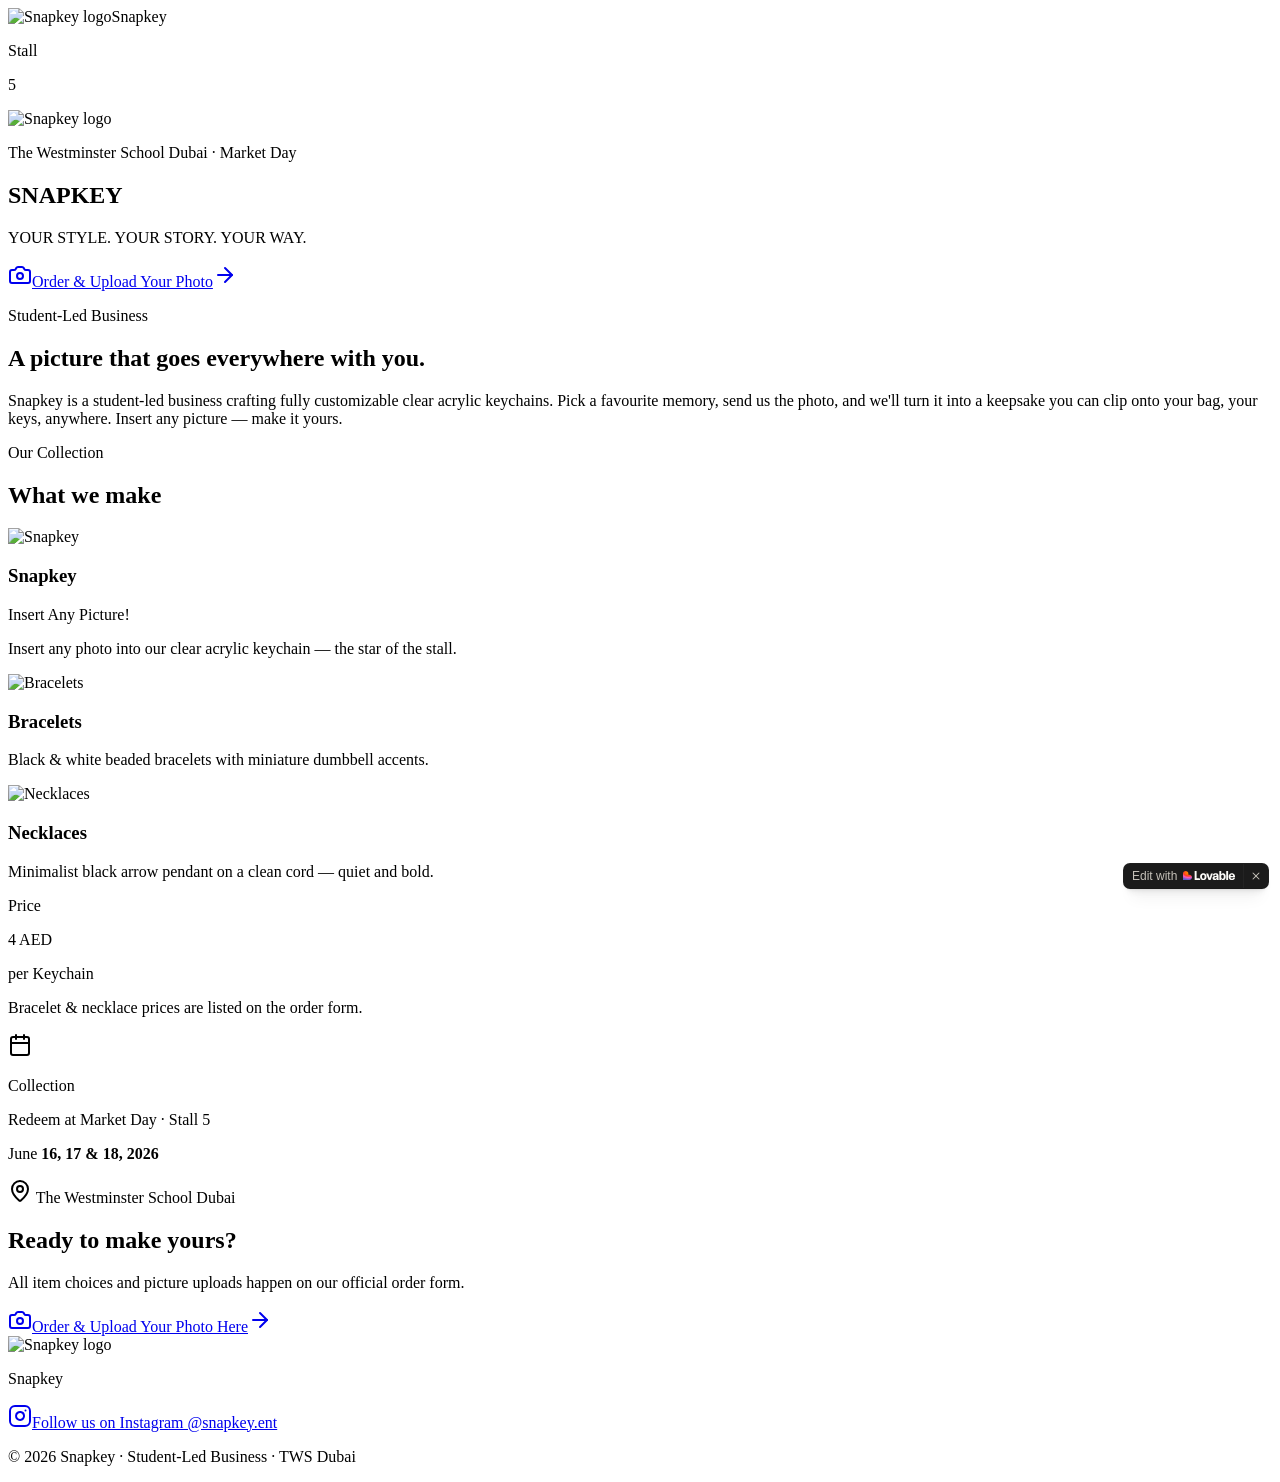
==== index.html @ b13ddad6 "Add files via upload" ====
<!DOCTYPE html>
<!-- saved from url=(0045)https://preview-%2Dsnapkey-order.lovable.app/ -->
<html lang="en"><head><meta http-equiv="Content-Type" content="text/html; charset=UTF-8"><meta name="viewport" content="width=device-width, initial-scale=1"><link rel="preload" as="image" href="./SNAPKEY — Stall 5 _ Custom Acrylic Photo Keychains _ TWS Market Day_files/snapkey-logo-Pky1zvGz.png"><link rel="stylesheet" href="./SNAPKEY — Stall 5 _ Custom Acrylic Photo Keychains _ TWS Market Day_files/styles-ByZdcgTs.css" data-precedence="default"><meta name="author" content="Lovable"><meta property="og:type" content="website"><meta name="twitter:card" content="summary"><meta name="twitter:site" content="@Lovable"><meta name="twitter:title" content="Snapkey"><meta name="twitter:description" content="Snapkey is a student-led business crafting fully customizable clear acrylic keychains."><meta property="og:image" content="https://pub-bb2e103a32db4e198524a2e9ed8f35b4.r2.dev/abfadf55-429e-4193-97a3-612372ceceee/id-preview-9db752b8--5283b71a-4af7-4891-affb-0ff6ff731a74.lovable.app-1779130095039.png"><meta name="twitter:image" content="https://pub-bb2e103a32db4e198524a2e9ed8f35b4.r2.dev/abfadf55-429e-4193-97a3-612372ceceee/id-preview-9db752b8--5283b71a-4af7-4891-affb-0ff6ff731a74.lovable.app-1779130095039.png"><link rel="modulepreload" href="https://preview--snapkey-order.lovable.app/assets/index-J5AY7-jk.js">
<style>
	@font-face {
		font-family: 'CameraPlainVariable';
		src: url('https://cdn.gpteng.co/mcp-widgets/v1/fonts/CameraPlainVariable.woff2') format('woff2');
		font-weight: 100 900;
		font-style: normal;
		font-display: swap;
	}

	#lovable-badge {
		--badge-bg: #1b1b1b;
		--badge-text: #c5c1b9;
		--badge-text-hover: #dcdad5;
		--badge-radius: 6px;
		--badge-padding: 8px;
		--badge-gap: 6px;
		--badge-shadow: 
			0 0 0 1px rgba(0, 0, 0, 0.88),
			0 1px 0 0 rgba(0, 0, 0, 0.04),
			0 2px 2px -1px rgba(0, 0, 0, 0.08),
			0 4px 4px -2px rgba(0, 0, 0, 0.08),
			0 8px 8px -4px rgba(0, 0, 0, 0.08),
			0 16px 16px -8px rgba(0, 0, 0, 0.08);
		--badge-transition-duration: 0.2s;
		--badge-transition-easing: cubic-bezier(0.16, 1, 0.32, 1);
		--focus-color: #575ECF;
		--focus-offset: 2px;
		--focus-width: 2px;
		
		position: fixed;
		bottom: 12px;
		right: 12px;
		height: 24px;
		display: flex;
		align-items: center;
		z-index: 1000000;
		background-color: var(--badge-bg);
		color: var(--badge-text);
		border-radius: var(--badge-radius);
		box-shadow: var(--badge-shadow);
		font-size: 12px;
		font-family: CameraPlainVariable, "CameraPlainVariable Fallback", -apple-system, BlinkMacSystemFont, 'Segoe UI', Roboto, sans-serif;
		font-weight: 400 !important;
		text-transform: none !important;
		font-feature-settings: normal !important;
		transform: translateZ(0);
		will-change: transform, opacity;
	}

	#lovable-badge-cta {
		display: flex;
		align-items: center;
		gap: var(--badge-gap);
		padding: 0 var(--badge-padding);
		height: 100%;
		color: inherit;
		text-decoration: none;
		white-space: nowrap;
		border-radius: var(--badge-radius) 0 0 var(--badge-radius);
		transition: 
			background-color var(--badge-transition-duration) ease,
			color var(--badge-transition-duration) ease,
			transform 0.1s ease;
	}

	#lovable-badge-cta:hover {
		background: rgba(255, 255, 255, 0.04);
		color: var(--badge-text-hover);
	}

	#lovable-badge-cta:active {
		transform: scale(0.98);
	}

	#lovable-badge-cta:focus {
		outline: none;
	}

	#lovable-badge-cta:focus-visible {
		outline: var(--focus-width) solid var(--focus-color);
		outline-offset: var(--focus-offset);
		z-index: 1;
	}

	#lovable-badge-text {
		line-height: 1;
	}

	#lovable-badge-divider {
		width: 1px;
		height: 24px;
		background-color: rgba(255, 255, 255, 0.04);
		flex-shrink: 0;
	}

	#lovable-badge-close {
		width: 24px;
		height: 24px;
		min-width: 24px;
		min-height: 24px;
		cursor: pointer;
		background: none;
		border: none;
		padding: 0;
		display: flex;
		align-items: center;
		justify-content: center;
		border-radius: 0 var(--badge-radius) var(--badge-radius) 0;
		flex-shrink: 0;
		transition: 
			background-color var(--badge-transition-duration) ease,
			transform 0.1s ease;
	}

	#lovable-badge-close:hover {
		background: rgba(255, 255, 255, 0.04);
	}

	#lovable-badge-close:active {
		transform: scale(0.92);
	}

	#lovable-badge-close:focus {
		outline: none;
	}

	#lovable-badge-close:focus-visible {
		outline: var(--focus-width) solid var(--focus-color);
		outline-offset: calc(var(--focus-offset) * -1);
		z-index: 1;
	}

	#lovable-badge-close svg path {
		fill: var(--badge-text);
		transition: fill var(--badge-transition-duration) ease;
	}

	#lovable-badge-close:hover svg path {
		fill: var(--badge-text-hover);
	}

	@media (prefers-reduced-motion: reduce) {
		#lovable-badge-cta,
		#lovable-badge-close,
		#lovable-badge-close svg path {
			transition: none;
		}
		
		#lovable-badge-cta:active,
		#lovable-badge-close:active {
			transform: none;
		}
	}

	@media (prefers-contrast: high) {
		#lovable-badge {
			--badge-bg: #000;
			--badge-text: #fff;
			--badge-text-hover: #fff;
			border: 2px solid currentColor;
		}
		
		#lovable-badge-cta:focus-visible,
		#lovable-badge-close:focus-visible {
			outline-width: 3px;
		}
	}
</style>
<style type="text/css">[data-sonner-toaster][dir=ltr],html[dir=ltr]{--toast-icon-margin-start:-3px;--toast-icon-margin-end:4px;--toast-svg-margin-start:-1px;--toast-svg-margin-end:0px;--toast-button-margin-start:auto;--toast-button-margin-end:0;--toast-close-button-start:0;--toast-close-button-end:unset;--toast-close-button-transform:translate(-35%, -35%)}[data-sonner-toaster][dir=rtl],html[dir=rtl]{--toast-icon-margin-start:4px;--toast-icon-margin-end:-3px;--toast-svg-margin-start:0px;--toast-svg-margin-end:-1px;--toast-button-margin-start:0;--toast-button-margin-end:auto;--toast-close-button-start:unset;--toast-close-button-end:0;--toast-close-button-transform:translate(35%, -35%)}[data-sonner-toaster]{position:fixed;width:var(--width);font-family:ui-sans-serif,system-ui,-apple-system,BlinkMacSystemFont,Segoe UI,Roboto,Helvetica Neue,Arial,Noto Sans,sans-serif,Apple Color Emoji,Segoe UI Emoji,Segoe UI Symbol,Noto Color Emoji;--gray1:hsl(0, 0%, 99%);--gray2:hsl(0, 0%, 97.3%);--gray3:hsl(0, 0%, 95.1%);--gray4:hsl(0, 0%, 93%);--gray5:hsl(0, 0%, 90.9%);--gray6:hsl(0, 0%, 88.7%);--gray7:hsl(0, 0%, 85.8%);--gray8:hsl(0, 0%, 78%);--gray9:hsl(0, 0%, 56.1%);--gray10:hsl(0, 0%, 52.3%);--gray11:hsl(0, 0%, 43.5%);--gray12:hsl(0, 0%, 9%);--border-radius:8px;box-sizing:border-box;padding:0;margin:0;list-style:none;outline:0;z-index:999999999;transition:transform .4s ease}@media (hover:none) and (pointer:coarse){[data-sonner-toaster][data-lifted=true]{transform:none}}[data-sonner-toaster][data-x-position=right]{right:var(--offset-right)}[data-sonner-toaster][data-x-position=left]{left:var(--offset-left)}[data-sonner-toaster][data-x-position=center]{left:50%;transform:translateX(-50%)}[data-sonner-toaster][data-y-position=top]{top:var(--offset-top)}[data-sonner-toaster][data-y-position=bottom]{bottom:var(--offset-bottom)}[data-sonner-toast]{--y:translateY(100%);--lift-amount:calc(var(--lift) * var(--gap));z-index:var(--z-index);position:absolute;opacity:0;transform:var(--y);touch-action:none;transition:transform .4s,opacity .4s,height .4s,box-shadow .2s;box-sizing:border-box;outline:0;overflow-wrap:anywhere}[data-sonner-toast][data-styled=true]{padding:16px;background:var(--normal-bg);border:1px solid var(--normal-border);color:var(--normal-text);border-radius:var(--border-radius);box-shadow:0 4px 12px rgba(0,0,0,.1);width:var(--width);font-size:13px;display:flex;align-items:center;gap:6px}[data-sonner-toast]:focus-visible{box-shadow:0 4px 12px rgba(0,0,0,.1),0 0 0 2px rgba(0,0,0,.2)}[data-sonner-toast][data-y-position=top]{top:0;--y:translateY(-100%);--lift:1;--lift-amount:calc(1 * var(--gap))}[data-sonner-toast][data-y-position=bottom]{bottom:0;--y:translateY(100%);--lift:-1;--lift-amount:calc(var(--lift) * var(--gap))}[data-sonner-toast][data-styled=true] [data-description]{font-weight:400;line-height:1.4;color:#3f3f3f}[data-rich-colors=true][data-sonner-toast][data-styled=true] [data-description]{color:inherit}[data-sonner-toaster][data-sonner-theme=dark] [data-description]{color:#e8e8e8}[data-sonner-toast][data-styled=true] [data-title]{font-weight:500;line-height:1.5;color:inherit}[data-sonner-toast][data-styled=true] [data-icon]{display:flex;height:16px;width:16px;position:relative;justify-content:flex-start;align-items:center;flex-shrink:0;margin-left:var(--toast-icon-margin-start);margin-right:var(--toast-icon-margin-end)}[data-sonner-toast][data-promise=true] [data-icon]>svg{opacity:0;transform:scale(.8);transform-origin:center;animation:sonner-fade-in .3s ease forwards}[data-sonner-toast][data-styled=true] [data-icon]>*{flex-shrink:0}[data-sonner-toast][data-styled=true] [data-icon] svg{margin-left:var(--toast-svg-margin-start);margin-right:var(--toast-svg-margin-end)}[data-sonner-toast][data-styled=true] [data-content]{display:flex;flex-direction:column;gap:2px}[data-sonner-toast][data-styled=true] [data-button]{border-radius:4px;padding-left:8px;padding-right:8px;height:24px;font-size:12px;color:var(--normal-bg);background:var(--normal-text);margin-left:var(--toast-button-margin-start);margin-right:var(--toast-button-margin-end);border:none;font-weight:500;cursor:pointer;outline:0;display:flex;align-items:center;flex-shrink:0;transition:opacity .4s,box-shadow .2s}[data-sonner-toast][data-styled=true] [data-button]:focus-visible{box-shadow:0 0 0 2px rgba(0,0,0,.4)}[data-sonner-toast][data-styled=true] [data-button]:first-of-type{margin-left:var(--toast-button-margin-start);margin-right:var(--toast-button-margin-end)}[data-sonner-toast][data-styled=true] [data-cancel]{color:var(--normal-text);background:rgba(0,0,0,.08)}[data-sonner-toaster][data-sonner-theme=dark] [data-sonner-toast][data-styled=true] [data-cancel]{background:rgba(255,255,255,.3)}[data-sonner-toast][data-styled=true] [data-close-button]{position:absolute;left:var(--toast-close-button-start);right:var(--toast-close-button-end);top:0;height:20px;width:20px;display:flex;justify-content:center;align-items:center;padding:0;color:var(--gray12);background:var(--normal-bg);border:1px solid var(--gray4);transform:var(--toast-close-button-transform);border-radius:50%;cursor:pointer;z-index:1;transition:opacity .1s,background .2s,border-color .2s}[data-sonner-toast][data-styled=true] [data-close-button]:focus-visible{box-shadow:0 4px 12px rgba(0,0,0,.1),0 0 0 2px rgba(0,0,0,.2)}[data-sonner-toast][data-styled=true] [data-disabled=true]{cursor:not-allowed}[data-sonner-toast][data-styled=true]:hover [data-close-button]:hover{background:var(--gray2);border-color:var(--gray5)}[data-sonner-toast][data-swiping=true]::before{content:'';position:absolute;left:-100%;right:-100%;height:100%;z-index:-1}[data-sonner-toast][data-y-position=top][data-swiping=true]::before{bottom:50%;transform:scaleY(3) translateY(50%)}[data-sonner-toast][data-y-position=bottom][data-swiping=true]::before{top:50%;transform:scaleY(3) translateY(-50%)}[data-sonner-toast][data-swiping=false][data-removed=true]::before{content:'';position:absolute;inset:0;transform:scaleY(2)}[data-sonner-toast][data-expanded=true]::after{content:'';position:absolute;left:0;height:calc(var(--gap) + 1px);bottom:100%;width:100%}[data-sonner-toast][data-mounted=true]{--y:translateY(0);opacity:1}[data-sonner-toast][data-expanded=false][data-front=false]{--scale:var(--toasts-before) * 0.05 + 1;--y:translateY(calc(var(--lift-amount) * var(--toasts-before))) scale(calc(-1 * var(--scale)));height:var(--front-toast-height)}[data-sonner-toast]>*{transition:opacity .4s}[data-sonner-toast][data-x-position=right]{right:0}[data-sonner-toast][data-x-position=left]{left:0}[data-sonner-toast][data-expanded=false][data-front=false][data-styled=true]>*{opacity:0}[data-sonner-toast][data-visible=false]{opacity:0;pointer-events:none}[data-sonner-toast][data-mounted=true][data-expanded=true]{--y:translateY(calc(var(--lift) * var(--offset)));height:var(--initial-height)}[data-sonner-toast][data-removed=true][data-front=true][data-swipe-out=false]{--y:translateY(calc(var(--lift) * -100%));opacity:0}[data-sonner-toast][data-removed=true][data-front=false][data-swipe-out=false][data-expanded=true]{--y:translateY(calc(var(--lift) * var(--offset) + var(--lift) * -100%));opacity:0}[data-sonner-toast][data-removed=true][data-front=false][data-swipe-out=false][data-expanded=false]{--y:translateY(40%);opacity:0;transition:transform .5s,opacity .2s}[data-sonner-toast][data-removed=true][data-front=false]::before{height:calc(var(--initial-height) + 20%)}[data-sonner-toast][data-swiping=true]{transform:var(--y) translateY(var(--swipe-amount-y,0)) translateX(var(--swipe-amount-x,0));transition:none}[data-sonner-toast][data-swiped=true]{user-select:none}[data-sonner-toast][data-swipe-out=true][data-y-position=bottom],[data-sonner-toast][data-swipe-out=true][data-y-position=top]{animation-duration:.2s;animation-timing-function:ease-out;animation-fill-mode:forwards}[data-sonner-toast][data-swipe-out=true][data-swipe-direction=left]{animation-name:swipe-out-left}[data-sonner-toast][data-swipe-out=true][data-swipe-direction=right]{animation-name:swipe-out-right}[data-sonner-toast][data-swipe-out=true][data-swipe-direction=up]{animation-name:swipe-out-up}[data-sonner-toast][data-swipe-out=true][data-swipe-direction=down]{animation-name:swipe-out-down}@keyframes swipe-out-left{from{transform:var(--y) translateX(var(--swipe-amount-x));opacity:1}to{transform:var(--y) translateX(calc(var(--swipe-amount-x) - 100%));opacity:0}}@keyframes swipe-out-right{from{transform:var(--y) translateX(var(--swipe-amount-x));opacity:1}to{transform:var(--y) translateX(calc(var(--swipe-amount-x) + 100%));opacity:0}}@keyframes swipe-out-up{from{transform:var(--y) translateY(var(--swipe-amount-y));opacity:1}to{transform:var(--y) translateY(calc(var(--swipe-amount-y) - 100%));opacity:0}}@keyframes swipe-out-down{from{transform:var(--y) translateY(var(--swipe-amount-y));opacity:1}to{transform:var(--y) translateY(calc(var(--swipe-amount-y) + 100%));opacity:0}}@media (max-width:600px){[data-sonner-toaster]{position:fixed;right:var(--mobile-offset-right);left:var(--mobile-offset-left);width:100%}[data-sonner-toaster][dir=rtl]{left:calc(var(--mobile-offset-left) * -1)}[data-sonner-toaster] [data-sonner-toast]{left:0;right:0;width:calc(100% - var(--mobile-offset-left) * 2)}[data-sonner-toaster][data-x-position=left]{left:var(--mobile-offset-left)}[data-sonner-toaster][data-y-position=bottom]{bottom:var(--mobile-offset-bottom)}[data-sonner-toaster][data-y-position=top]{top:var(--mobile-offset-top)}[data-sonner-toaster][data-x-position=center]{left:var(--mobile-offset-left);right:var(--mobile-offset-right);transform:none}}[data-sonner-toaster][data-sonner-theme=light]{--normal-bg:#fff;--normal-border:var(--gray4);--normal-text:var(--gray12);--success-bg:hsl(143, 85%, 96%);--success-border:hsl(145, 92%, 87%);--success-text:hsl(140, 100%, 27%);--info-bg:hsl(208, 100%, 97%);--info-border:hsl(221, 91%, 93%);--info-text:hsl(210, 92%, 45%);--warning-bg:hsl(49, 100%, 97%);--warning-border:hsl(49, 91%, 84%);--warning-text:hsl(31, 92%, 45%);--error-bg:hsl(359, 100%, 97%);--error-border:hsl(359, 100%, 94%);--error-text:hsl(360, 100%, 45%)}[data-sonner-toaster][data-sonner-theme=light] [data-sonner-toast][data-invert=true]{--normal-bg:#000;--normal-border:hsl(0, 0%, 20%);--normal-text:var(--gray1)}[data-sonner-toaster][data-sonner-theme=dark] [data-sonner-toast][data-invert=true]{--normal-bg:#fff;--normal-border:var(--gray3);--normal-text:var(--gray12)}[data-sonner-toaster][data-sonner-theme=dark]{--normal-bg:#000;--normal-bg-hover:hsl(0, 0%, 12%);--normal-border:hsl(0, 0%, 20%);--normal-border-hover:hsl(0, 0%, 25%);--normal-text:var(--gray1);--success-bg:hsl(150, 100%, 6%);--success-border:hsl(147, 100%, 12%);--success-text:hsl(150, 86%, 65%);--info-bg:hsl(215, 100%, 6%);--info-border:hsl(223, 43%, 17%);--info-text:hsl(216, 87%, 65%);--warning-bg:hsl(64, 100%, 6%);--warning-border:hsl(60, 100%, 9%);--warning-text:hsl(46, 87%, 65%);--error-bg:hsl(358, 76%, 10%);--error-border:hsl(357, 89%, 16%);--error-text:hsl(358, 100%, 81%)}[data-sonner-toaster][data-sonner-theme=dark] [data-sonner-toast] [data-close-button]{background:var(--normal-bg);border-color:var(--normal-border);color:var(--normal-text)}[data-sonner-toaster][data-sonner-theme=dark] [data-sonner-toast] [data-close-button]:hover{background:var(--normal-bg-hover);border-color:var(--normal-border-hover)}[data-rich-colors=true][data-sonner-toast][data-type=success]{background:var(--success-bg);border-color:var(--success-border);color:var(--success-text)}[data-rich-colors=true][data-sonner-toast][data-type=success] [data-close-button]{background:var(--success-bg);border-color:var(--success-border);color:var(--success-text)}[data-rich-colors=true][data-sonner-toast][data-type=info]{background:var(--info-bg);border-color:var(--info-border);color:var(--info-text)}[data-rich-colors=true][data-sonner-toast][data-type=info] [data-close-button]{background:var(--info-bg);border-color:var(--info-border);color:var(--info-text)}[data-rich-colors=true][data-sonner-toast][data-type=warning]{background:var(--warning-bg);border-color:var(--warning-border);color:var(--warning-text)}[data-rich-colors=true][data-sonner-toast][data-type=warning] [data-close-button]{background:var(--warning-bg);border-color:var(--warning-border);color:var(--warning-text)}[data-rich-colors=true][data-sonner-toast][data-type=error]{background:var(--error-bg);border-color:var(--error-border);color:var(--error-text)}[data-rich-colors=true][data-sonner-toast][data-type=error] [data-close-button]{background:var(--error-bg);border-color:var(--error-border);color:var(--error-text)}.sonner-loading-wrapper{--size:16px;height:var(--size);width:var(--size);position:absolute;inset:0;z-index:10}.sonner-loading-wrapper[data-visible=false]{transform-origin:center;animation:sonner-fade-out .2s ease forwards}.sonner-spinner{position:relative;top:50%;left:50%;height:var(--size);width:var(--size)}.sonner-loading-bar{animation:sonner-spin 1.2s linear infinite;background:var(--gray11);border-radius:6px;height:8%;left:-10%;position:absolute;top:-3.9%;width:24%}.sonner-loading-bar:first-child{animation-delay:-1.2s;transform:rotate(.0001deg) translate(146%)}.sonner-loading-bar:nth-child(2){animation-delay:-1.1s;transform:rotate(30deg) translate(146%)}.sonner-loading-bar:nth-child(3){animation-delay:-1s;transform:rotate(60deg) translate(146%)}.sonner-loading-bar:nth-child(4){animation-delay:-.9s;transform:rotate(90deg) translate(146%)}.sonner-loading-bar:nth-child(5){animation-delay:-.8s;transform:rotate(120deg) translate(146%)}.sonner-loading-bar:nth-child(6){animation-delay:-.7s;transform:rotate(150deg) translate(146%)}.sonner-loading-bar:nth-child(7){animation-delay:-.6s;transform:rotate(180deg) translate(146%)}.sonner-loading-bar:nth-child(8){animation-delay:-.5s;transform:rotate(210deg) translate(146%)}.sonner-loading-bar:nth-child(9){animation-delay:-.4s;transform:rotate(240deg) translate(146%)}.sonner-loading-bar:nth-child(10){animation-delay:-.3s;transform:rotate(270deg) translate(146%)}.sonner-loading-bar:nth-child(11){animation-delay:-.2s;transform:rotate(300deg) translate(146%)}.sonner-loading-bar:nth-child(12){animation-delay:-.1s;transform:rotate(330deg) translate(146%)}@keyframes sonner-fade-in{0%{opacity:0;transform:scale(.8)}100%{opacity:1;transform:scale(1)}}@keyframes sonner-fade-out{0%{opacity:1;transform:scale(1)}100%{opacity:0;transform:scale(.8)}}@keyframes sonner-spin{0%{opacity:1}100%{opacity:.15}}@media (prefers-reduced-motion){.sonner-loading-bar,[data-sonner-toast],[data-sonner-toast]>*{transition:none!important;animation:none!important}}.sonner-loader{position:absolute;top:50%;left:50%;transform:translate(-50%,-50%);transform-origin:center;transition:opacity .2s,transform .2s}.sonner-loader[data-visible=false]{opacity:0;transform:scale(.8) translate(-50%,-50%)}</style><link rel="modulepreload" as="script" crossorigin="" href="https://preview--snapkey-order.lovable.app/assets/customize-BzmVjm3x.js"><title>SNAPKEY — Stall 5 | Custom Acrylic Photo Keychains | TWS Market Day</title><meta name="description" content="SNAPKEY is a student-led business at The Westminster School Dubai. Custom acrylic photo keychains for only 4 AED. Order yours for Market Day, June 16–18, 2026."><meta property="og:title" content="SNAPKEY — Your Style. Your Story. Your Way."><meta property="og:description" content="Customizable clear acrylic photo keychains — only 4 AED. Stall 5, TWS Market Day."><link rel="modulepreload" href="https://preview--snapkey-order.lovable.app/assets/index-DwYAq1Mi.js"><link rel="modulepreload" href="https://preview--snapkey-order.lovable.app/assets/snapkey-logo-BtaNCPs2.js"></head><body><!--$--><!--/$--><main class="min-h-screen bg-background text-foreground"><div class="pointer-events-none fixed inset-0 -z-10"><div class="absolute -top-32 left-1/2 h-[600px] w-[600px] -translate-x-1/2 rounded-full bg-accent/30 blur-[140px]"></div><div class="absolute bottom-0 right-0 h-[500px] w-[500px] rounded-full bg-primary/25 blur-[140px]"></div><div class="absolute top-1/3 left-0 h-[400px] w-[400px] rounded-full bg-[oklch(0.85_0.12_350)]/40 blur-[120px]"></div></div><header class="mx-auto flex max-w-6xl items-center justify-between px-6 py-6"><div class="flex items-center gap-3"><img alt="Snapkey logo" class="h-12 w-12 rounded-full object-cover ring-2 ring-primary/70 shadow-[0_0_30px_-5px_var(--snap-purple-glow)]" src="./SNAPKEY — Stall 5 _ Custom Acrylic Photo Keychains _ TWS Market Day_files/snapkey-logo-Pky1zvGz.png"><span class="font-serif text-xl tracking-wide text-primary">Snapkey</span></div><div class="text-right"><p class="text-[0.65rem] uppercase tracking-[0.3em] text-foreground/70">Stall</p><p class="font-serif text-2xl text-primary leading-none">5</p></div></header><section class="mx-auto max-w-6xl px-6 pt-8 pb-20 text-center"><div class="mx-auto mb-8 flex justify-center"><img alt="Snapkey logo" class="h-32 w-32 md:h-40 md:w-40 rounded-full object-cover ring-2 ring-primary/70 shadow-[0_0_30px_-5px_var(--snap-purple-glow)]" src="./SNAPKEY — Stall 5 _ Custom Acrylic Photo Keychains _ TWS Market Day_files/snapkey-logo-Pky1zvGz.png"></div><p class="text-xs uppercase tracking-[0.4em] text-foreground/70">The Westminster School Dubai · Market Day</p><h1 class="mt-4 font-serif font-black text-7xl md:text-9xl text-primary tracking-tight drop-shadow-[0_8px_30px_color-mix(in_oklab,var(--snap-pink)_45%,transparent)]">SNAPKEY</h1><p class="mt-6 text-lg md:text-2xl font-bold tracking-[0.25em] text-foreground">YOUR STYLE. <span class="text-accent">YOUR STORY.</span> <span class="text-primary">YOUR WAY.</span></p><div class="mt-10"><a href="https://preview--snapkey-order.lovable.app/customize" class="inline-flex items-center gap-2 rounded-full bg-[image:var(--gradient-purple)] px-7 py-4 text-base font-medium text-primary-foreground shadow-[var(--shadow-glow)] transition-transform hover:scale-[1.03]"><svg xmlns="http://www.w3.org/2000/svg" width="24" height="24" viewBox="0 0 24 24" fill="none" stroke="currentColor" stroke-width="2" stroke-linecap="round" stroke-linejoin="round" class="lucide lucide-camera h-5 w-5" aria-hidden="true"><path d="M13.997 4a2 2 0 0 1 1.76 1.05l.486.9A2 2 0 0 0 18.003 7H20a2 2 0 0 1 2 2v9a2 2 0 0 1-2 2H4a2 2 0 0 1-2-2V9a2 2 0 0 1 2-2h1.997a2 2 0 0 0 1.759-1.048l.489-.904A2 2 0 0 1 10.004 4z"></path><circle cx="12" cy="13" r="3"></circle></svg>Order &amp; Upload Your Photo<svg xmlns="http://www.w3.org/2000/svg" width="24" height="24" viewBox="0 0 24 24" fill="none" stroke="currentColor" stroke-width="2" stroke-linecap="round" stroke-linejoin="round" class="lucide lucide-arrow-right h-4 w-4" aria-hidden="true"><path d="M5 12h14"></path><path d="m12 5 7 7-7 7"></path></svg></a></div></section><section class="mx-auto max-w-4xl px-6 py-16 text-center"><p class="text-xs font-bold uppercase tracking-[0.4em] text-accent">Student-Led Business</p><h2 class="mt-3 font-serif font-extrabold text-3xl md:text-5xl text-foreground">A picture that goes <span class="bg-[image:var(--gradient-purple)] bg-clip-text text-transparent">everywhere</span> with you.</h2><p class="mt-6 text-base md:text-lg text-muted-foreground leading-relaxed">Snapkey is a student-led business crafting fully customizable clear acrylic keychains. Pick a favourite memory, send us the photo, and we'll turn it into a keepsake you can clip onto your bag, your keys, anywhere. <span class="text-foreground">Insert any picture — make it yours.</span></p></section><section class="mx-auto max-w-6xl px-6 py-16"><div class="mb-12 text-center"><p class="text-xs font-bold uppercase tracking-[0.4em] text-accent">Our Collection</p><h2 class="mt-3 font-serif font-extrabold text-3xl md:text-4xl">What we make</h2></div><div class="grid gap-6 md:grid-cols-3"><article class="group relative rounded-2xl border border-border bg-card/60 backdrop-blur p-5 transition-all duration-300 hover:-translate-y-1 hover:border-primary hover:shadow-[var(--shadow-glow)]"><div class="overflow-hidden rounded-xl aspect-square bg-secondary"><img alt="Snapkey" loading="lazy" width="800" height="800" class="h-full w-full object-cover transition-transform duration-500 group-hover:scale-105" src="./SNAPKEY — Stall 5 _ Custom Acrylic Photo Keychains _ TWS Market Day_files/product-keychain-D5laJbBs.jpg"></div><div class="mt-5 text-center"><h3 class="font-serif font-extrabold text-2xl text-primary">Snapkey</h3><p class="mt-1 text-sm uppercase tracking-[0.2em] text-foreground/80">Insert Any Picture!</p><p class="mt-2 text-sm text-muted-foreground">Insert any photo into our clear acrylic keychain — the star of the stall.</p></div></article><article class="group relative rounded-2xl border border-border bg-card/60 backdrop-blur p-5 transition-all duration-300 hover:-translate-y-1 hover:border-primary hover:shadow-[var(--shadow-glow)]"><div class="overflow-hidden rounded-xl aspect-square bg-secondary"><img alt="Bracelets" loading="lazy" width="800" height="800" class="h-full w-full object-cover transition-transform duration-500 group-hover:scale-105" src="./SNAPKEY — Stall 5 _ Custom Acrylic Photo Keychains _ TWS Market Day_files/product-bracelet-CMXmdF7X.jpg"></div><div class="mt-5 text-center"><h3 class="font-serif font-extrabold text-2xl text-primary">Bracelets</h3><p class="mt-2 text-sm text-muted-foreground">Black &amp; white beaded bracelets with miniature dumbbell accents.</p></div></article><article class="group relative rounded-2xl border border-border bg-card/60 backdrop-blur p-5 transition-all duration-300 hover:-translate-y-1 hover:border-primary hover:shadow-[var(--shadow-glow)]"><div class="overflow-hidden rounded-xl aspect-square bg-secondary"><img alt="Necklaces" loading="lazy" width="800" height="800" class="h-full w-full object-cover transition-transform duration-500 group-hover:scale-105" src="./SNAPKEY — Stall 5 _ Custom Acrylic Photo Keychains _ TWS Market Day_files/product-necklace-C334Q_QU.jpg"></div><div class="mt-5 text-center"><h3 class="font-serif font-extrabold text-2xl text-primary">Necklaces</h3><p class="mt-2 text-sm text-muted-foreground">Minimalist black arrow pendant on a clean cord — quiet and bold.</p></div></article></div></section><section class="mx-auto max-w-5xl px-6 py-16"><div class="grid gap-6 md:grid-cols-2"><div class="rounded-2xl border border-primary/40 bg-card p-8 text-center shadow-[var(--shadow-card)]"><p class="text-xs font-bold uppercase tracking-[0.4em] text-accent">Price</p><p class="mt-4 font-serif font-black text-5xl md:text-7xl bg-[image:var(--gradient-purple)] bg-clip-text text-transparent">4 AED</p><p class="mt-2 text-lg font-bold text-foreground">per Keychain</p><p class="mt-4 text-sm text-muted-foreground">Bracelet &amp; necklace prices are listed on the order form.</p></div><div class="rounded-2xl p-8 shadow-[var(--shadow-glow)] relative overflow-hidden text-primary-foreground bg-[image:var(--gradient-purple)]"><div class="relative"><div class="flex items-center gap-2 text-primary-foreground/90"><svg xmlns="http://www.w3.org/2000/svg" width="24" height="24" viewBox="0 0 24 24" fill="none" stroke="currentColor" stroke-width="2" stroke-linecap="round" stroke-linejoin="round" class="lucide lucide-calendar h-4 w-4" aria-hidden="true"><path d="M8 2v4"></path><path d="M16 2v4"></path><rect width="18" height="18" x="3" y="4" rx="2"></rect><path d="M3 10h18"></path></svg><p class="text-xs font-bold uppercase tracking-[0.4em]">Collection</p></div><p class="mt-4 font-serif font-extrabold text-2xl md:text-3xl leading-snug">Redeem at Market Day · Stall 5</p><p class="mt-3 font-semibold">June <strong>16, 17 &amp; 18, 2026</strong></p><p class="mt-1 flex items-center gap-2 text-sm text-primary-foreground/90"><svg xmlns="http://www.w3.org/2000/svg" width="24" height="24" viewBox="0 0 24 24" fill="none" stroke="currentColor" stroke-width="2" stroke-linecap="round" stroke-linejoin="round" class="lucide lucide-map-pin h-4 w-4" aria-hidden="true"><path d="M20 10c0 4.993-5.539 10.193-7.399 11.799a1 1 0 0 1-1.202 0C9.539 20.193 4 14.993 4 10a8 8 0 0 1 16 0"></path><circle cx="12" cy="10" r="3"></circle></svg> The Westminster School Dubai</p></div></div></div></section><section class="mx-auto max-w-4xl px-6 py-20 text-center"><h2 class="font-serif font-extrabold text-3xl md:text-5xl text-foreground">Ready to make yours?</h2><p class="mt-4 text-muted-foreground">All item choices and picture uploads happen on our official order form.</p><div class="mt-8"><a href="https://preview--snapkey-order.lovable.app/customize" class="inline-flex items-center gap-2 rounded-full bg-[image:var(--gradient-purple)] px-8 py-4 text-base font-medium text-primary-foreground shadow-[var(--shadow-glow)] transition-transform hover:scale-[1.03]"><svg xmlns="http://www.w3.org/2000/svg" width="24" height="24" viewBox="0 0 24 24" fill="none" stroke="currentColor" stroke-width="2" stroke-linecap="round" stroke-linejoin="round" class="lucide lucide-camera h-5 w-5" aria-hidden="true"><path d="M13.997 4a2 2 0 0 1 1.76 1.05l.486.9A2 2 0 0 0 18.003 7H20a2 2 0 0 1 2 2v9a2 2 0 0 1-2 2H4a2 2 0 0 1-2-2V9a2 2 0 0 1 2-2h1.997a2 2 0 0 0 1.759-1.048l.489-.904A2 2 0 0 1 10.004 4z"></path><circle cx="12" cy="13" r="3"></circle></svg>Order &amp; Upload Your Photo Here<svg xmlns="http://www.w3.org/2000/svg" width="24" height="24" viewBox="0 0 24 24" fill="none" stroke="currentColor" stroke-width="2" stroke-linecap="round" stroke-linejoin="round" class="lucide lucide-arrow-right h-4 w-4" aria-hidden="true"><path d="M5 12h14"></path><path d="m12 5 7 7-7 7"></path></svg></a></div></section><footer class="border-t border-border/60 mt-10"><div class="mx-auto max-w-6xl px-6 py-12 flex flex-col items-center gap-5 text-center"><img alt="Snapkey logo" class="h-16 w-16 rounded-full object-cover ring-2 ring-primary/70 shadow-[0_0_30px_-5px_var(--snap-purple-glow)]" src="./SNAPKEY — Stall 5 _ Custom Acrylic Photo Keychains _ TWS Market Day_files/snapkey-logo-Pky1zvGz.png"><p class="font-serif text-2xl text-primary">Snapkey</p><a href="https://www.instagram.com/snapkey.ent/" target="_blank" rel="noopener noreferrer" class="inline-flex items-center gap-2 rounded-full border border-primary/50 px-5 py-2 text-sm text-foreground transition-colors hover:bg-primary hover:text-primary-foreground"><svg xmlns="http://www.w3.org/2000/svg" width="24" height="24" viewBox="0 0 24 24" fill="none" stroke="currentColor" stroke-width="2" stroke-linecap="round" stroke-linejoin="round" class="lucide lucide-instagram h-4 w-4" aria-hidden="true"><rect width="20" height="20" x="2" y="2" rx="5" ry="5"></rect><path d="M16 11.37A4 4 0 1 1 12.63 8 4 4 0 0 1 16 11.37z"></path><line x1="17.5" x2="17.51" y1="6.5" y2="6.5"></line></svg>Follow us on Instagram @snapkey.ent</a><p class="text-xs text-muted-foreground">© 2026 Snapkey · Student-Led Business · TWS Dubai</p></div></footer></main><section aria-label="Notifications alt+T" tabindex="-1" aria-live="polite" aria-relevant="additions text" aria-atomic="false"></section><script src="./SNAPKEY — Stall 5 _ Custom Acrylic Photo Keychains _ TWS Market Day_files/lovable.js.download" type="module"></script>
<aside id="lovable-badge" role="complementary" dir="ltr" lang="en" aria-label="Edit with Lovable">
	<a id="lovable-badge-cta" target="_blank" href="https://lovable.dev/projects/5283b71a-4af7-4891-affb-0ff6ff731a74?utm_source=lovable-badge" rel="noopener nofollow" aria-label="Edit with Lovable">
		<span id="lovable-badge-text">Edit with</span>
		<svg xmlns="http://www.w3.org/2000/svg" width="52" height="16" fill="none" viewBox="0 0 52 16">
  <path fill="#FCFBF8" fill-rule="evenodd" d="M20.318 5.25c.643 0 1.206.14 1.69.418a2.81 2.81 0 0 1 1.118 1.191c.266.513.4 1.115.4 1.807s-.134 1.296-.4 1.812a2.81 2.81 0 0 1-1.118 1.193c-.484.278-1.047.418-1.69.418s-1.208-.14-1.695-.418a2.85 2.85 0 0 1-1.125-1.193c-.262-.516-.393-1.12-.393-1.812s.131-1.294.393-1.807a2.848 2.848 0 0 1 1.125-1.191c.487-.279 1.052-.418 1.695-.418Zm0 1.425c-.27 0-.504.076-.7.228-.193.147-.34.37-.443.67-.102.295-.153.66-.153 1.093 0 .435.05.801.153 1.1.102.3.25.524.443.676.196.147.43.22.7.22.27 0 .502-.073.694-.22.193-.152.341-.375.443-.67.103-.299.153-.667.153-1.106 0-.65-.112-1.145-.337-1.481a1.08 1.08 0 0 0-.953-.51ZM32.7 5.25c.61 0 1.127.1 1.549.3.422.197.74.48.953.849.217.368.325.809.325 1.32v2.704c0 .29.02.562.062.812.044.245.108.4.19.466V12h-1.935a5.895 5.895 0 0 1-.105-.684 7.745 7.745 0 0 1-.02-.228 2.293 2.293 0 0 1-.151.203c-.205.242-.47.437-.793.584-.32.143-.685.215-1.094.215-.406 0-.77-.08-1.094-.24a1.845 1.845 0 0 1-.756-.682 1.984 1.984 0 0 1-.27-1.045c0-.606.178-1.069.535-1.388.356-.324.87-.534 1.542-.633l1.125-.16c.225-.032.403-.074.534-.123a.622.622 0 0 0 .288-.196.549.549 0 0 0 .093-.327.65.65 0 0 0-.11-.367.702.702 0 0 0-.32-.27c-.14-.07-.31-.105-.51-.105-.32 0-.576.083-.768.251-.193.164-.298.39-.314.676h-1.923c.016-.434.147-.82.393-1.155.25-.34.596-.604 1.039-.792.442-.189.954-.283 1.535-.283Zm.99 3.498a.98.98 0 0 1-.215.14 2.49 2.49 0 0 1-.584.178l-.473.092c-.315.061-.553.156-.713.283-.155.127-.233.305-.233.534 0 .23.084.412.252.547.168.135.383.203.645.203s.494-.058.694-.173c.201-.118.355-.282.461-.49.11-.21.166-.448.166-.714v-.6Zm4.526-2.375c.065-.125.138-.243.221-.349.197-.25.437-.44.719-.571.282-.135.6-.203.952-.203.528 0 .988.138 1.377.412.389.275.688.67.896 1.186.21.512.314 1.12.314 1.824 0 .7-.107 1.309-.32 1.825-.213.512-.518.906-.915 1.18-.393.275-.854.412-1.383.412-.352 0-.667-.062-.946-.184a1.832 1.832 0 0 1-.7-.554 2.2 2.2 0 0 1-.234-.383V12h-1.843V3h1.862v3.373Zm1.284.296c-.274 0-.51.085-.707.253-.192.163-.338.397-.436.7a3.376 3.376 0 0 0-.148 1.05c0 .406.05.759.148 1.058.098.299.243.53.436.694.197.164.433.246.707.246.279 0 .512-.082.7-.246.193-.164.336-.395.43-.694.099-.3.148-.652.148-1.058 0-.405-.05-.757-.147-1.056-.095-.299-.238-.53-.43-.694a1.015 1.015 0 0 0-.7-.253Zm9.416-1.419c.602 0 1.136.131 1.604.393.466.262.829.643 1.086 1.143.263.5.394 1.097.394 1.794 0 .25-.002.449-.006.596H47.51c.018.288.071.538.164.75a1.3 1.3 0 0 0 .491.596c.214.13.465.196.757.196.319 0 .583-.082.792-.246.209-.167.34-.403.393-.706h1.862a2.48 2.48 0 0 1-.485 1.235 2.54 2.54 0 0 1-1.051.805c-.439.188-.949.283-1.53.283-.655 0-1.225-.125-1.708-.375a2.672 2.672 0 0 1-1.13-1.143c-.267-.508-.4-1.137-.4-1.887 0-.712.14-1.327.418-1.843a2.86 2.86 0 0 1 1.155-1.186c.491-.27 1.051-.405 1.678-.405Zm-.044 1.345c-.274 0-.516.068-.725.203a1.29 1.29 0 0 0-.479.59 2.045 2.045 0 0 0-.132.498h2.562a1.873 1.873 0 0 0-.138-.602 1.061 1.061 0 0 0-.418-.516 1.243 1.243 0 0 0-.67-.173Z" clip-rule="evenodd"></path>
  <path fill="#FCFBF8" d="m26.605 9.995 1.342-4.566h1.924L27.628 12h-2.07l-2.33-6.57h1.98l1.397 4.565Zm-13.013.143h2.256c1.632 0 1.421 1.837 1.418 1.861h-5.603V3h1.93v7.138Zm31.516 1.861h-1.862V3h1.862v8.999Z"></path>
  <path fill="url(#a)" fill-rule="evenodd" d="M2.7 3c1.492 0 2.7 1.192 2.7 2.663v1.012h.9c1.49 0 2.7 1.192 2.7 2.662S7.791 12 6.3 12H0V5.663C0 4.193 1.209 3 2.7 3Z" clip-rule="evenodd"></path>
  <defs>
    <radialgradient id="a" cx="0" cy="0" r="1" gradientTransform="matrix(-1.54236 7.07838 -10.231 -2.15602 4.627 5.022)" gradientUnits="userSpaceOnUse">
      <stop offset=".106" stop-color="#FE7B02"></stop>
      <stop offset=".394" stop-color="#FE3F21"></stop>
      <stop offset=".608" stop-color="#F858BC"></stop>
      <stop offset=".929" stop-color="#575ECF"></stop>
    </radialgradient>
  </defs>
</svg>


	</a>
	
	<span id="lovable-badge-divider" aria-hidden="true"></span>
	
	<button id="lovable-badge-close" aria-label="Dismiss" title="Dismiss" type="button">
		<svg xmlns="http://www.w3.org/2000/svg" width="16" height="16" fill="none" viewBox="0 0 16 16" aria-hidden="true">
			<path d="M10.646 4.646a.5.5 0 1 1 .707.708L8.707 8l2.646 2.646a.5.5 0 1 1-.707.707L8 8.707l-2.646 2.646a.5.5 0 1 1-.708-.707L7.293 8 4.646 5.354a.5.5 0 1 1 .708-.708L8 7.293l2.646-2.647Z"></path>
		</svg>
	</button>
</aside>
<script>
	// Don't show the lovable-badge if the page is in an iframe or if it's being rendered by puppeteer (screenshot service)
	if (window.self !== window.top || navigator.userAgent.includes('puppeteer')) {
		// the page is in an iframe
		var badge = document.getElementById('lovable-badge');
		if (badge) {
			badge.style.display = 'none';
		}
	}

	// Add click event listener to close button with animation
	var closeButton = document.getElementById('lovable-badge-close');
	if (closeButton) {
		closeButton.addEventListener('click', function(event) {
			event.preventDefault();
			event.stopPropagation();
			var badge = document.getElementById('lovable-badge');
			if (badge) {
				badge.classList.add('closing');
				setTimeout(function() {
					if (badge) {
						badge.style.display = 'none';
					}
				}, 240);
			}
		});
	}
</script>
</body></html>
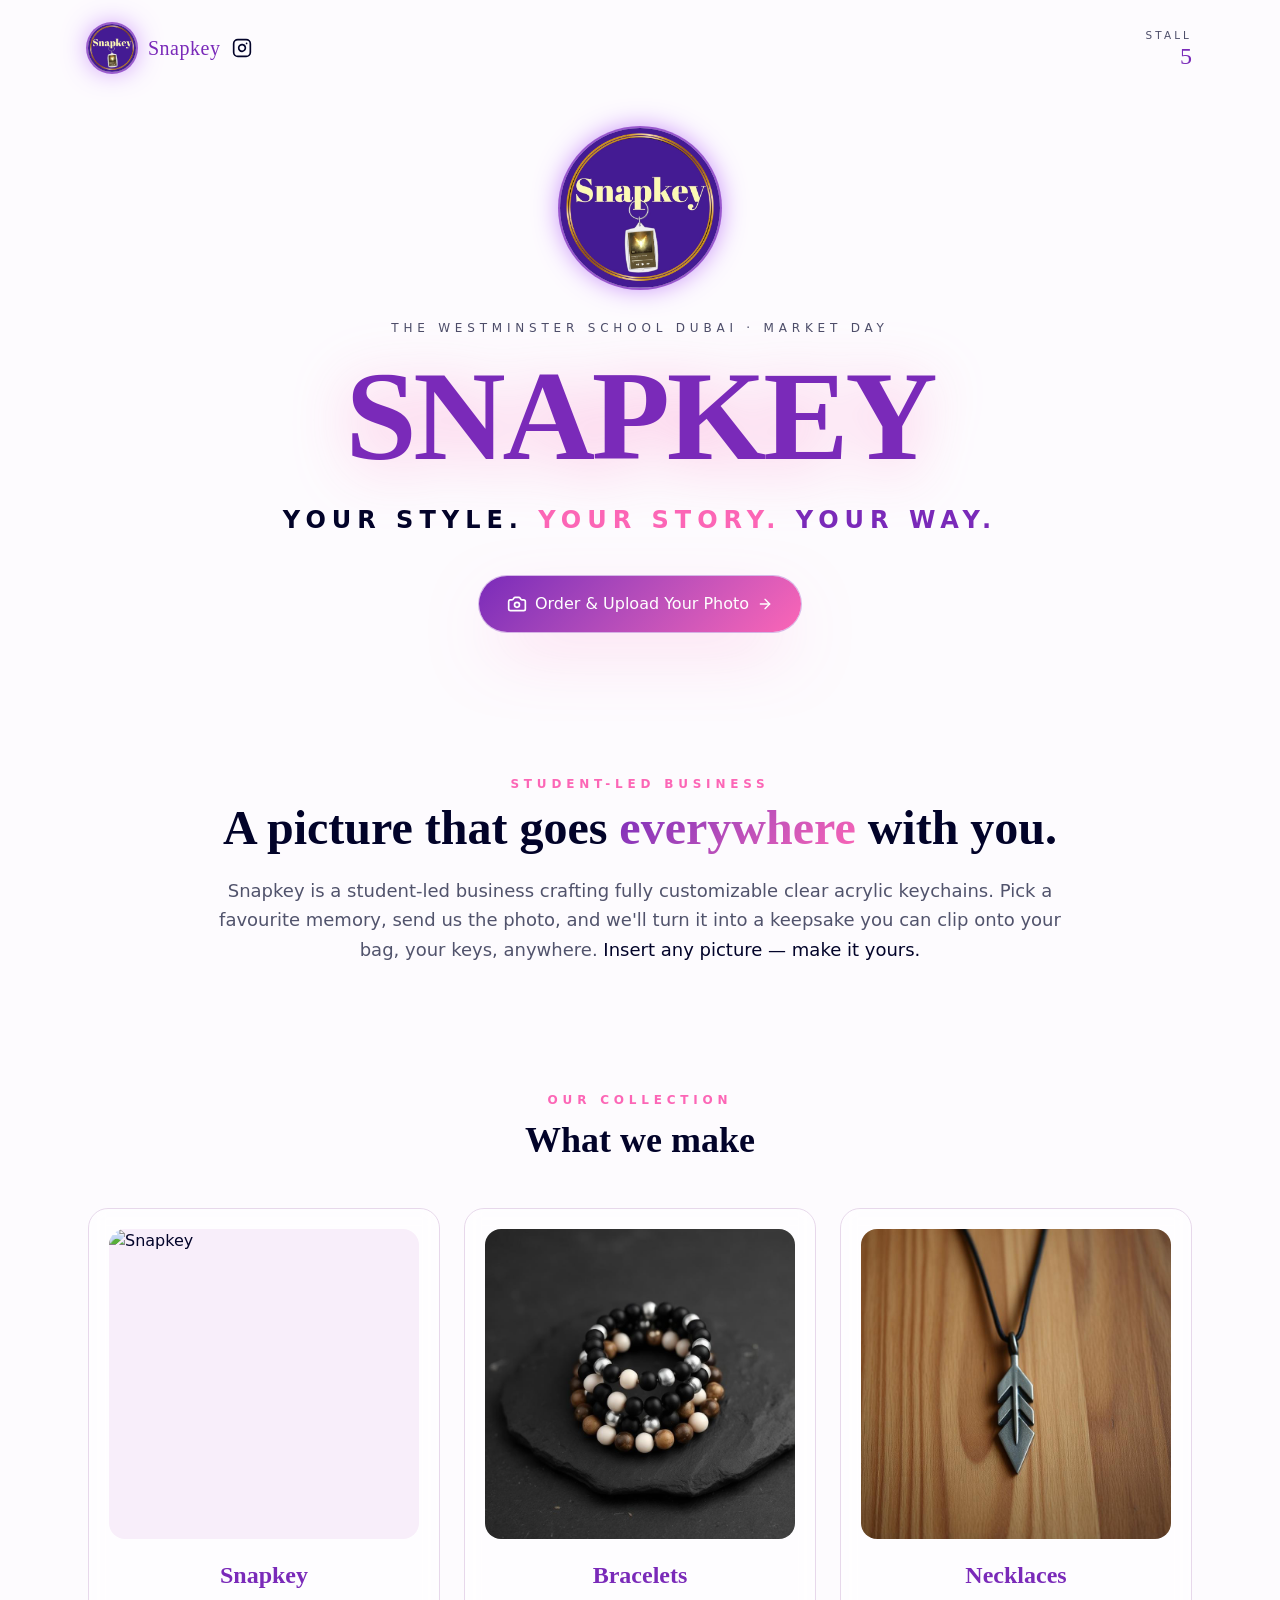
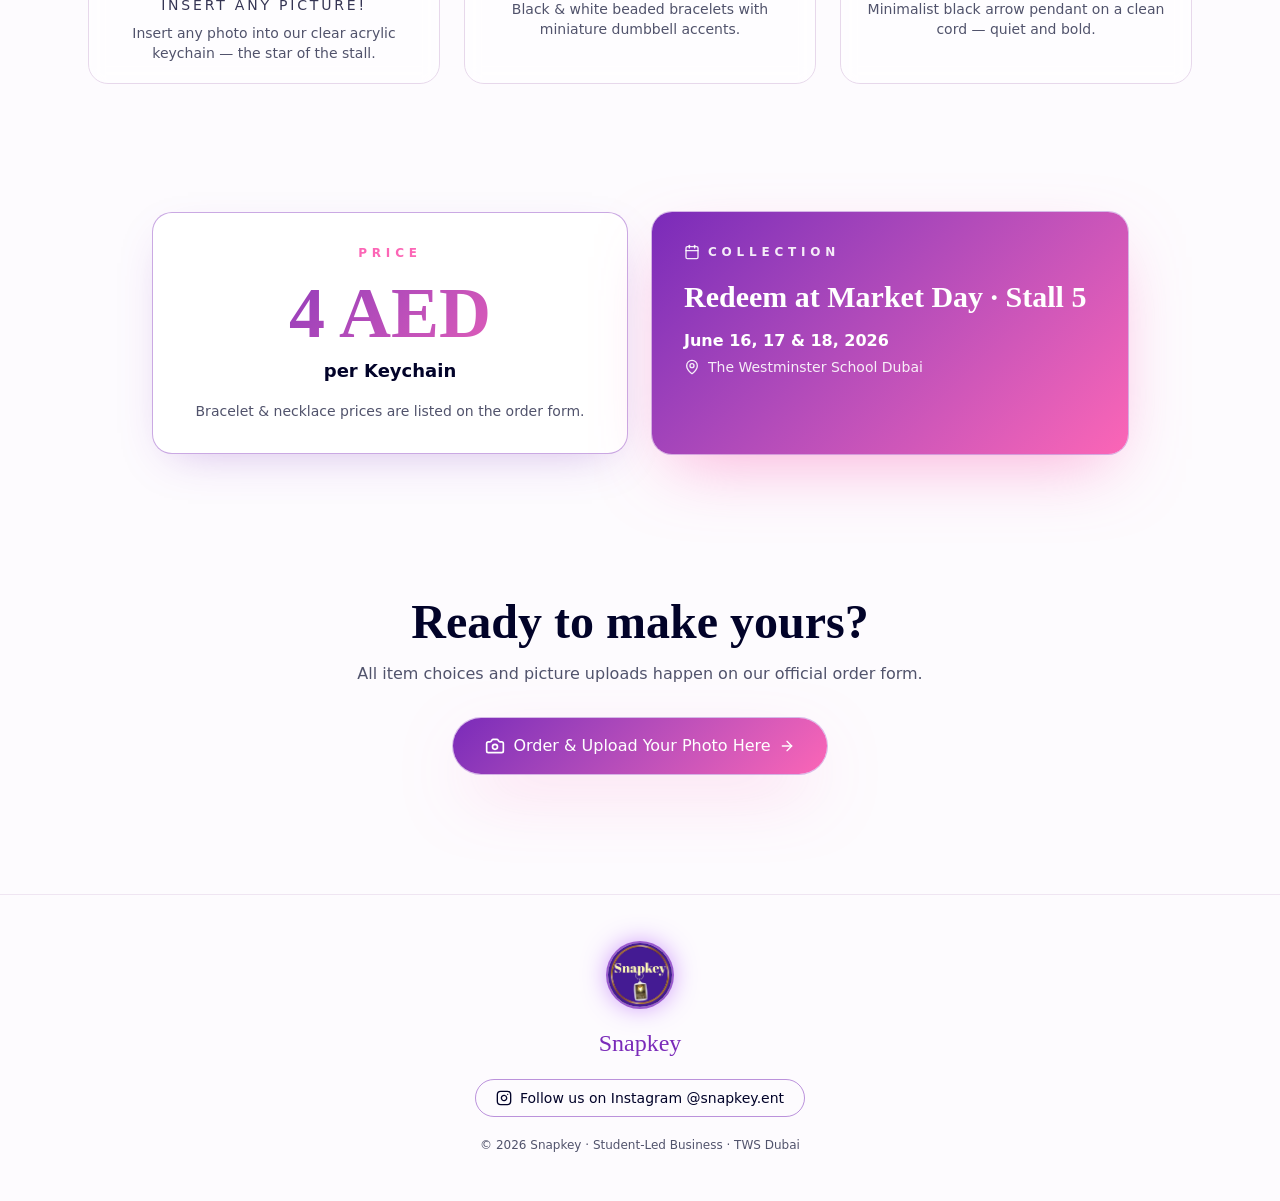
==== commit 3d51404e: "Update index.html" ====
--- a/index.html
+++ b/index.html
@@ -169,61 +169,11 @@
 		}
 	}
 </style>
-<style type="text/css">[data-sonner-toaster][dir=ltr],html[dir=ltr]{--toast-icon-margin-start:-3px;--toast-icon-margin-end:4px;--toast-svg-margin-start:-1px;--toast-svg-margin-end:0px;--toast-button-margin-start:auto;--toast-button-margin-end:0;--toast-close-button-start:0;--toast-close-button-end:unset;--toast-close-button-transform:translate(-35%, -35%)}[data-sonner-toaster][dir=rtl],html[dir=rtl]{--toast-icon-margin-start:4px;--toast-icon-margin-end:-3px;--toast-svg-margin-start:0px;--toast-svg-margin-end:-1px;--toast-button-margin-start:0;--toast-button-margin-end:auto;--toast-close-button-start:unset;--toast-close-button-end:0;--toast-close-button-transform:translate(35%, -35%)}[data-sonner-toaster]{position:fixed;width:var(--width);font-family:ui-sans-serif,system-ui,-apple-system,BlinkMacSystemFont,Segoe UI,Roboto,Helvetica Neue,Arial,Noto Sans,sans-serif,Apple Color Emoji,Segoe UI Emoji,Segoe UI Symbol,Noto Color Emoji;--gray1:hsl(0, 0%, 99%);--gray2:hsl(0, 0%, 97.3%);--gray3:hsl(0, 0%, 95.1%);--gray4:hsl(0, 0%, 93%);--gray5:hsl(0, 0%, 90.9%);--gray6:hsl(0, 0%, 88.7%);--gray7:hsl(0, 0%, 85.8%);--gray8:hsl(0, 0%, 78%);--gray9:hsl(0, 0%, 56.1%);--gray10:hsl(0, 0%, 52.3%);--gray11:hsl(0, 0%, 43.5%);--gray12:hsl(0, 0%, 9%);--border-radius:8px;box-sizing:border-box;padding:0;margin:0;list-style:none;outline:0;z-index:999999999;transition:transform .4s ease}@media (hover:none) and (pointer:coarse){[data-sonner-toaster][data-lifted=true]{transform:none}}[data-sonner-toaster][data-x-position=right]{right:var(--offset-right)}[data-sonner-toaster][data-x-position=left]{left:var(--offset-left)}[data-sonner-toaster][data-x-position=center]{left:50%;transform:translateX(-50%)}[data-sonner-toaster][data-y-position=top]{top:var(--offset-top)}[data-sonner-toaster][data-y-position=bottom]{bottom:var(--offset-bottom)}[data-sonner-toast]{--y:translateY(100%);--lift-amount:calc(var(--lift) * var(--gap));z-index:var(--z-index);position:absolute;opacity:0;transform:var(--y);touch-action:none;transition:transform .4s,opacity .4s,height .4s,box-shadow .2s;box-sizing:border-box;outline:0;overflow-wrap:anywhere}[data-sonner-toast][data-styled=true]{padding:16px;background:var(--normal-bg);border:1px solid var(--normal-border);color:var(--normal-text);border-radius:var(--border-radius);box-shadow:0 4px 12px rgba(0,0,0,.1);width:var(--width);font-size:13px;display:flex;align-items:center;gap:6px}[data-sonner-toast]:focus-visible{box-shadow:0 4px 12px rgba(0,0,0,.1),0 0 0 2px rgba(0,0,0,.2)}[data-sonner-toast][data-y-position=top]{top:0;--y:translateY(-100%);--lift:1;--lift-amount:calc(1 * var(--gap))}[data-sonner-toast][data-y-position=bottom]{bottom:0;--y:translateY(100%);--lift:-1;--lift-amount:calc(var(--lift) * var(--gap))}[data-sonner-toast][data-styled=true] [data-description]{font-weight:400;line-height:1.4;color:#3f3f3f}[data-rich-colors=true][data-sonner-toast][data-styled=true] [data-description]{color:inherit}[data-sonner-toaster][data-sonner-theme=dark] [data-description]{color:#e8e8e8}[data-sonner-toast][data-styled=true] [data-title]{font-weight:500;line-height:1.5;color:inherit}[data-sonner-toast][data-styled=true] [data-icon]{display:flex;height:16px;width:16px;position:relative;justify-content:flex-start;align-items:center;flex-shrink:0;margin-left:var(--toast-icon-margin-start);margin-right:var(--toast-icon-margin-end)}[data-sonner-toast][data-promise=true] [data-icon]>svg{opacity:0;transform:scale(.8);transform-origin:center;animation:sonner-fade-in .3s ease forwards}[data-sonner-toast][data-styled=true] [data-icon]>*{flex-shrink:0}[data-sonner-toast][data-styled=true] [data-icon] svg{margin-left:var(--toast-svg-margin-start);margin-right:var(--toast-svg-margin-end)}[data-sonner-toast][data-styled=true] [data-content]{display:flex;flex-direction:column;gap:2px}[data-sonner-toast][data-styled=true] [data-button]{border-radius:4px;padding-left:8px;padding-right:8px;height:24px;font-size:12px;color:var(--normal-bg);background:var(--normal-text);margin-left:var(--toast-button-margin-start);margin-right:var(--toast-button-margin-end);border:none;font-weight:500;cursor:pointer;outline:0;display:flex;align-items:center;flex-shrink:0;transition:opacity .4s,box-shadow .2s}[data-sonner-toast][data-styled=true] [data-button]:focus-visible{box-shadow:0 0 0 2px rgba(0,0,0,.4)}[data-sonner-toast][data-styled=true] [data-button]:first-of-type{margin-left:var(--toast-button-margin-start);margin-right:var(--toast-button-margin-end)}[data-sonner-toast][data-styled=true] [data-cancel]{color:var(--normal-text);background:rgba(0,0,0,.08)}[data-sonner-toaster][data-sonner-theme=dark] [data-sonner-toast][data-styled=true] [data-cancel]{background:rgba(255,255,255,.3)}[data-sonner-toast][data-styled=true] [data-close-button]{position:absolute;left:var(--toast-close-button-start);right:var(--toast-close-button-end);top:0;height:20px;width:20px;display:flex;justify-content:center;align-items:center;padding:0;color:var(--gray12);background:var(--normal-bg);border:1px solid var(--gray4);transform:var(--toast-close-button-transform);border-radius:50%;cursor:pointer;z-index:1;transition:opacity .1s,background .2s,border-color .2s}[data-sonner-toast][data-styled=true] [data-close-button]:focus-visible{box-shadow:0 4px 12px rgba(0,0,0,.1),0 0 0 2px rgba(0,0,0,.2)}[data-sonner-toast][data-styled=true] [data-disabled=true]{cursor:not-allowed}[data-sonner-toast][data-styled=true]:hover [data-close-button]:hover{background:var(--gray2);border-color:var(--gray5)}[data-sonner-toast][data-swiping=true]::before{content:'';position:absolute;left:-100%;right:-100%;height:100%;z-index:-1}[data-sonner-toast][data-y-position=top][data-swiping=true]::before{bottom:50%;transform:scaleY(3) translateY(50%)}[data-sonner-toast][data-y-position=bottom][data-swiping=true]::before{top:50%;transform:scaleY(3) translateY(-50%)}[data-sonner-toast][data-swiping=false][data-removed=true]::before{content:'';position:absolute;inset:0;transform:scaleY(2)}[data-sonner-toast][data-expanded=true]::after{content:'';position:absolute;left:0;height:calc(var(--gap) + 1px);bottom:100%;width:100%}[data-sonner-toast][data-mounted=true]{--y:translateY(0);opacity:1}[data-sonner-toast][data-expanded=false][data-front=false]{--scale:var(--toasts-before) * 0.05 + 1;--y:translateY(calc(var(--lift-amount) * var(--toasts-before))) scale(calc(-1 * var(--scale)));height:var(--front-toast-height)}[data-sonner-toast]>*{transition:opacity .4s}[data-sonner-toast][data-x-position=right]{right:0}[data-sonner-toast][data-x-position=left]{left:0}[data-sonner-toast][data-expanded=false][data-front=false][data-styled=true]>*{opacity:0}[data-sonner-toast][data-visible=false]{opacity:0;pointer-events:none}[data-sonner-toast][data-mounted=true][data-expanded=true]{--y:translateY(calc(var(--lift) * var(--offset)));height:var(--initial-height)}[data-sonner-toast][data-removed=true][data-front=true][data-swipe-out=false]{--y:translateY(calc(var(--lift) * -100%));opacity:0}[data-sonner-toast][data-removed=true][data-front=false][data-swipe-out=false][data-expanded=true]{--y:translateY(calc(var(--lift) * var(--offset) + var(--lift) * -100%));opacity:0}[data-sonner-toast][data-removed=true][data-front=false][data-swipe-out=false][data-expanded=false]{--y:translateY(40%);opacity:0;transition:transform .5s,opacity .2s}[data-sonner-toast][data-removed=true][data-front=false]::before{height:calc(var(--initial-height) + 20%)}[data-sonner-toast][data-swiping=true]{transform:var(--y) translateY(var(--swipe-amount-y,0)) translateX(var(--swipe-amount-x,0));transition:none}[data-sonner-toast][data-swiped=true]{user-select:none}[data-sonner-toast][data-swipe-out=true][data-y-position=bottom],[data-sonner-toast][data-swipe-out=true][data-y-position=top]{animation-duration:.2s;animation-timing-function:ease-out;animation-fill-mode:forwards}[data-sonner-toast][data-swipe-out=true][data-swipe-direction=left]{animation-name:swipe-out-left}[data-sonner-toast][data-swipe-out=true][data-swipe-direction=right]{animation-name:swipe-out-right}[data-sonner-toast][data-swipe-out=true][data-swipe-direction=up]{animation-name:swipe-out-up}[data-sonner-toast][data-swipe-out=true][data-swipe-direction=down]{animation-name:swipe-out-down}@keyframes swipe-out-left{from{transform:var(--y) translateX(var(--swipe-amount-x));opacity:1}to{transform:var(--y) translateX(calc(var(--swipe-amount-x) - 100%));opacity:0}}@keyframes swipe-out-right{from{transform:var(--y) translateX(var(--swipe-amount-x));opacity:1}to{transform:var(--y) translateX(calc(var(--swipe-amount-x) + 100%));opacity:0}}@keyframes swipe-out-up{from{transform:var(--y) translateY(var(--swipe-amount-y));opacity:1}to{transform:var(--y) translateY(calc(var(--swipe-amount-y) - 100%));opacity:0}}@keyframes swipe-out-down{from{transform:var(--y) translateY(var(--swipe-amount-y));opacity:1}to{transform:var(--y) translateY(calc(var(--swipe-amount-y) + 100%));opacity:0}}@media (max-width:600px){[data-sonner-toaster]{position:fixed;right:var(--mobile-offset-right);left:var(--mobile-offset-left);width:100%}[data-sonner-toaster][dir=rtl]{left:calc(var(--mobile-offset-left) * -1)}[data-sonner-toaster] [data-sonner-toast]{left:0;right:0;width:calc(100% - var(--mobile-offset-left) * 2)}[data-sonner-toaster][data-x-position=left]{left:var(--mobile-offset-left)}[data-sonner-toaster][data-y-position=bottom]{bottom:var(--mobile-offset-bottom)}[data-sonner-toaster][data-y-position=top]{top:var(--mobile-offset-top)}[data-sonner-toaster][data-x-position=center]{left:var(--mobile-offset-left);right:var(--mobile-offset-right);transform:none}}[data-sonner-toaster][data-sonner-theme=light]{--normal-bg:#fff;--normal-border:var(--gray4);--normal-text:var(--gray12);--success-bg:hsl(143, 85%, 96%);--success-border:hsl(145, 92%, 87%);--success-text:hsl(140, 100%, 27%);--info-bg:hsl(208, 100%, 97%);--info-border:hsl(221, 91%, 93%);--info-text:hsl(210, 92%, 45%);--warning-bg:hsl(49, 100%, 97%);--warning-border:hsl(49, 91%, 84%);--warning-text:hsl(31, 92%, 45%);--error-bg:hsl(359, 100%, 97%);--error-border:hsl(359, 100%, 94%);--error-text:hsl(360, 100%, 45%)}[data-sonner-toaster][data-sonner-theme=light] [data-sonner-toast][data-invert=true]{--normal-bg:#000;--normal-border:hsl(0, 0%, 20%);--normal-text:var(--gray1)}[data-sonner-toaster][data-sonner-theme=dark] [data-sonner-toast][data-invert=true]{--normal-bg:#fff;--normal-border:var(--gray3);--normal-text:var(--gray12)}[data-sonner-toaster][data-sonner-theme=dark]{--normal-bg:#000;--normal-bg-hover:hsl(0, 0%, 12%);--normal-border:hsl(0, 0%, 20%);--normal-border-hover:hsl(0, 0%, 25%);--normal-text:var(--gray1);--success-bg:hsl(150, 100%, 6%);--success-border:hsl(147, 100%, 12%);--success-text:hsl(150, 86%, 65%);--info-bg:hsl(215, 100%, 6%);--info-border:hsl(223, 43%, 17%);--info-text:hsl(216, 87%, 65%);--warning-bg:hsl(64, 100%, 6%);--warning-border:hsl(60, 100%, 9%);--warning-text:hsl(46, 87%, 65%);--error-bg:hsl(358, 76%, 10%);--error-border:hsl(357, 89%, 16%);--error-text:hsl(358, 100%, 81%)}[data-sonner-toaster][data-sonner-theme=dark] [data-sonner-toast] [data-close-button]{background:var(--normal-bg);border-color:var(--normal-border);color:var(--normal-text)}[data-sonner-toaster][data-sonner-theme=dark] [data-sonner-toast] [data-close-button]:hover{background:var(--normal-bg-hover);border-color:var(--normal-border-hover)}[data-rich-colors=true][data-sonner-toast][data-type=success]{background:var(--success-bg);border-color:var(--success-border);color:var(--success-text)}[data-rich-colors=true][data-sonner-toast][data-type=success] [data-close-button]{background:var(--success-bg);border-color:var(--success-border);color:var(--success-text)}[data-rich-colors=true][data-sonner-toast][data-type=info]{background:var(--info-bg);border-color:var(--info-border);color:var(--info-text)}[data-rich-colors=true][data-sonner-toast][data-type=info] [data-close-button]{background:var(--info-bg);border-color:var(--info-border);color:var(--info-text)}[data-rich-colors=true][data-sonner-toast][data-type=warning]{background:var(--warning-bg);border-color:var(--warning-border);color:var(--warning-text)}[data-rich-colors=true][data-sonner-toast][data-type=warning] [data-close-button]{background:var(--warning-bg);border-color:var(--warning-border);color:var(--warning-text)}[data-rich-colors=true][data-sonner-toast][data-type=error]{background:var(--error-bg);border-color:var(--error-border);color:var(--error-text)}[data-rich-colors=true][data-sonner-toast][data-type=error] [data-close-button]{background:var(--error-bg);border-color:var(--error-border);color:var(--error-text)}.sonner-loading-wrapper{--size:16px;height:var(--size);width:var(--size);position:absolute;inset:0;z-index:10}.sonner-loading-wrapper[data-visible=false]{transform-origin:center;animation:sonner-fade-out .2s ease forwards}.sonner-spinner{position:relative;top:50%;left:50%;height:var(--size);width:var(--size)}.sonner-loading-bar{animation:sonner-spin 1.2s linear infinite;background:var(--gray11);border-radius:6px;height:8%;left:-10%;position:absolute;top:-3.9%;width:24%}.sonner-loading-bar:first-child{animation-delay:-1.2s;transform:rotate(.0001deg) translate(146%)}.sonner-loading-bar:nth-child(2){animation-delay:-1.1s;transform:rotate(30deg) translate(146%)}.sonner-loading-bar:nth-child(3){animation-delay:-1s;transform:rotate(60deg) translate(146%)}.sonner-loading-bar:nth-child(4){animation-delay:-.9s;transform:rotate(90deg) translate(146%)}.sonner-loading-bar:nth-child(5){animation-delay:-.8s;transform:rotate(120deg) translate(146%)}.sonner-loading-bar:nth-child(6){animation-delay:-.7s;transform:rotate(150deg) translate(146%)}.sonner-loading-bar:nth-child(7){animation-delay:-.6s;transform:rotate(180deg) translate(146%)}.sonner-loading-bar:nth-child(8){animation-delay:-.5s;transform:rotate(210deg) translate(146%)}.sonner-loading-bar:nth-child(9){animation-delay:-.4s;transform:rotate(240deg) translate(146%)}.sonner-loading-bar:nth-child(10){animation-delay:-.3s;transform:rotate(270deg) translate(146%)}.sonner-loading-bar:nth-child(11){animation-delay:-.2s;transform:rotate(300deg) translate(146%)}.sonner-loading-bar:nth-child(12){animation-delay:-.1s;transform:rotate(330deg) translate(146%)}@keyframes sonner-fade-in{0%{opacity:0;transform:scale(.8)}100%{opacity:1;transform:scale(1)}}@keyframes sonner-fade-out{0%{opacity:1;transform:scale(1)}100%{opacity:0;transform:scale(.8)}}@keyframes sonner-spin{0%{opacity:1}100%{opacity:.15}}@media (prefers-reduced-motion){.sonner-loading-bar,[data-sonner-toast],[data-sonner-toast]>*{transition:none!important;animation:none!important}}.sonner-loader{position:absolute;top:50%;left:50%;transform:translate(-50%,-50%);transform-origin:center;transition:opacity .2s,transform .2s}.sonner-loader[data-visible=false]{opacity:0;transform:scale(.8) translate(-50%,-50%)}</style><link rel="modulepreload" as="script" crossorigin="" href="https://preview--snapkey-order.lovable.app/assets/customize-BzmVjm3x.js"><title>SNAPKEY — Stall 5 | Custom Acrylic Photo Keychains | TWS Market Day</title><meta name="description" content="SNAPKEY is a student-led business at The Westminster School Dubai. Custom acrylic photo keychains for only 4 AED. Order yours for Market Day, June 16–18, 2026."><meta property="og:title" content="SNAPKEY — Your Style. Your Story. Your Way."><meta property="og:description" content="Customizable clear acrylic photo keychains — only 4 AED. Stall 5, TWS Market Day."><link rel="modulepreload" href="https://preview--snapkey-order.lovable.app/assets/index-DwYAq1Mi.js"><link rel="modulepreload" href="https://preview--snapkey-order.lovable.app/assets/snapkey-logo-BtaNCPs2.js"></head><body><!--$--><!--/$--><main class="min-h-screen bg-background text-foreground"><div class="pointer-events-none fixed inset-0 -z-10"><div class="absolute -top-32 left-1/2 h-[600px] w-[600px] -translate-x-1/2 rounded-full bg-accent/30 blur-[140px]"></div><div class="absolute bottom-0 right-0 h-[500px] w-[500px] rounded-full bg-primary/25 blur-[140px]"></div><div class="absolute top-1/3 left-0 h-[400px] w-[400px] rounded-full bg-[oklch(0.85_0.12_350)]/40 blur-[120px]"></div></div><header class="mx-auto flex max-w-6xl items-center justify-between px-6 py-6"><div class="flex items-center gap-3"><img alt="Snapkey logo" class="h-12 w-12 rounded-full object-cover ring-2 ring-primary/70 shadow-[0_0_30px_-5px_var(--snap-purple-glow)]" src="./SNAPKEY — Stall 5 _ Custom Acrylic Photo Keychains _ TWS Market Day_files/snapkey-logo-Pky1zvGz.png"><span class="font-serif text-xl tracking-wide text-primary">Snapkey</span></div><div class="text-right"><p class="text-[0.65rem] uppercase tracking-[0.3em] text-foreground/70">Stall</p><p class="font-serif text-2xl text-primary leading-none">5</p></div></header><section class="mx-auto max-w-6xl px-6 pt-8 pb-20 text-center"><div class="mx-auto mb-8 flex justify-center"><img alt="Snapkey logo" class="h-32 w-32 md:h-40 md:w-40 rounded-full object-cover ring-2 ring-primary/70 shadow-[0_0_30px_-5px_var(--snap-purple-glow)]" src="./SNAPKEY — Stall 5 _ Custom Acrylic Photo Keychains _ TWS Market Day_files/snapkey-logo-Pky1zvGz.png"></div><p class="text-xs uppercase tracking-[0.4em] text-foreground/70">The Westminster School Dubai · Market Day</p><h1 class="mt-4 font-serif font-black text-7xl md:text-9xl text-primary tracking-tight drop-shadow-[0_8px_30px_color-mix(in_oklab,var(--snap-pink)_45%,transparent)]">SNAPKEY</h1><p class="mt-6 text-lg md:text-2xl font-bold tracking-[0.25em] text-foreground">YOUR STYLE. <span class="text-accent">YOUR STORY.</span> <span class="text-primary">YOUR WAY.</span></p><div class="mt-10"><a href="https://preview--snapkey-order.lovable.app/customize" class="inline-flex items-center gap-2 rounded-full bg-[image:var(--gradient-purple)] px-7 py-4 text-base font-medium text-primary-foreground shadow-[var(--shadow-glow)] transition-transform hover:scale-[1.03]"><svg xmlns="http://www.w3.org/2000/svg" width="24" height="24" viewBox="0 0 24 24" fill="none" stroke="currentColor" stroke-width="2" stroke-linecap="round" stroke-linejoin="round" class="lucide lucide-camera h-5 w-5" aria-hidden="true"><path d="M13.997 4a2 2 0 0 1 1.76 1.05l.486.9A2 2 0 0 0 18.003 7H20a2 2 0 0 1 2 2v9a2 2 0 0 1-2 2H4a2 2 0 0 1-2-2V9a2 2 0 0 1 2-2h1.997a2 2 0 0 0 1.759-1.048l.489-.904A2 2 0 0 1 10.004 4z"></path><circle cx="12" cy="13" r="3"></circle></svg>Order &amp; Upload Your Photo<svg xmlns="http://www.w3.org/2000/svg" width="24" height="24" viewBox="0 0 24 24" fill="none" stroke="currentColor" stroke-width="2" stroke-linecap="round" stroke-linejoin="round" class="lucide lucide-arrow-right h-4 w-4" aria-hidden="true"><path d="M5 12h14"></path><path d="m12 5 7 7-7 7"></path></svg></a></div></section><section class="mx-auto max-w-4xl px-6 py-16 text-center"><p class="text-xs font-bold uppercase tracking-[0.4em] text-accent">Student-Led Business</p><h2 class="mt-3 font-serif font-extrabold text-3xl md:text-5xl text-foreground">A picture that goes <span class="bg-[image:var(--gradient-purple)] bg-clip-text text-transparent">everywhere</span> with you.</h2><p class="mt-6 text-base md:text-lg text-muted-foreground leading-relaxed">Snapkey is a student-led business crafting fully customizable clear acrylic keychains. Pick a favourite memory, send us the photo, and we'll turn it into a keepsake you can clip onto your bag, your keys, anywhere. <span class="text-foreground">Insert any picture — make it yours.</span></p></section><section class="mx-auto max-w-6xl px-6 py-16"><div class="mb-12 text-center"><p class="text-xs font-bold uppercase tracking-[0.4em] text-accent">Our Collection</p><h2 class="mt-3 font-serif font-extrabold text-3xl md:text-4xl">What we make</h2></div><div class="grid gap-6 md:grid-cols-3"><article class="group relative rounded-2xl border border-border bg-card/60 backdrop-blur p-5 transition-all duration-300 hover:-translate-y-1 hover:border-primary hover:shadow-[var(--shadow-glow)]"><div class="overflow-hidden rounded-xl aspect-square bg-secondary"><img alt="Snapkey" loading="lazy" width="800" height="800" class="h-full w-full object-cover transition-transform duration-500 group-hover:scale-105" src="./SNAPKEY — Stall 5 _ Custom Acrylic Photo Keychains _ TWS Market Day_files/product-keychain-D5laJbBs.jpg"></div><div class="mt-5 text-center"><h3 class="font-serif font-extrabold text-2xl text-primary">Snapkey</h3><p class="mt-1 text-sm uppercase tracking-[0.2em] text-foreground/80">Insert Any Picture!</p><p class="mt-2 text-sm text-muted-foreground">Insert any photo into our clear acrylic keychain — the star of the stall.</p></div></article><article class="group relative rounded-2xl border border-border bg-card/60 backdrop-blur p-5 transition-all duration-300 hover:-translate-y-1 hover:border-primary hover:shadow-[var(--shadow-glow)]"><div class="overflow-hidden rounded-xl aspect-square bg-secondary"><img alt="Bracelets" loading="lazy" width="800" height="800" class="h-full w-full object-cover transition-transform duration-500 group-hover:scale-105" src="./SNAPKEY — Stall 5 _ Custom Acrylic Photo Keychains _ TWS Market Day_files/product-bracelet-CMXmdF7X.jpg"></div><div class="mt-5 text-center"><h3 class="font-serif font-extrabold text-2xl text-primary">Bracelets</h3><p class="mt-2 text-sm text-muted-foreground">Black &amp; white beaded bracelets with miniature dumbbell accents.</p></div></article><article class="group relative rounded-2xl border border-border bg-card/60 backdrop-blur p-5 transition-all duration-300 hover:-translate-y-1 hover:border-primary hover:shadow-[var(--shadow-glow)]"><div class="overflow-hidden rounded-xl aspect-square bg-secondary"><img alt="Necklaces" loading="lazy" width="800" height="800" class="h-full w-full object-cover transition-transform duration-500 group-hover:scale-105" src="./SNAPKEY — Stall 5 _ Custom Acrylic Photo Keychains _ TWS Market Day_files/product-necklace-C334Q_QU.jpg"></div><div class="mt-5 text-center"><h3 class="font-serif font-extrabold text-2xl text-primary">Necklaces</h3><p class="mt-2 text-sm text-muted-foreground">Minimalist black arrow pendant on a clean cord — quiet and bold.</p></div></article></div></section><section class="mx-auto max-w-5xl px-6 py-16"><div class="grid gap-6 md:grid-cols-2"><div class="rounded-2xl border border-primary/40 bg-card p-8 text-center shadow-[var(--shadow-card)]"><p class="text-xs font-bold uppercase tracking-[0.4em] text-accent">Price</p><p class="mt-4 font-serif font-black text-5xl md:text-7xl bg-[image:var(--gradient-purple)] bg-clip-text text-transparent">4 AED</p><p class="mt-2 text-lg font-bold text-foreground">per Keychain</p><p class="mt-4 text-sm text-muted-foreground">Bracelet &amp; necklace prices are listed on the order form.</p></div><div class="rounded-2xl p-8 shadow-[var(--shadow-glow)] relative overflow-hidden text-primary-foreground bg-[image:var(--gradient-purple)]"><div class="relative"><div class="flex items-center gap-2 text-primary-foreground/90"><svg xmlns="http://www.w3.org/2000/svg" width="24" height="24" viewBox="0 0 24 24" fill="none" stroke="currentColor" stroke-width="2" stroke-linecap="round" stroke-linejoin="round" class="lucide lucide-calendar h-4 w-4" aria-hidden="true"><path d="M8 2v4"></path><path d="M16 2v4"></path><rect width="18" height="18" x="3" y="4" rx="2"></rect><path d="M3 10h18"></path></svg><p class="text-xs font-bold uppercase tracking-[0.4em]">Collection</p></div><p class="mt-4 font-serif font-extrabold text-2xl md:text-3xl leading-snug">Redeem at Market Day · Stall 5</p><p class="mt-3 font-semibold">June <strong>16, 17 &amp; 18, 2026</strong></p><p class="mt-1 flex items-center gap-2 text-sm text-primary-foreground/90"><svg xmlns="http://www.w3.org/2000/svg" width="24" height="24" viewBox="0 0 24 24" fill="none" stroke="currentColor" stroke-width="2" stroke-linecap="round" stroke-linejoin="round" class="lucide lucide-map-pin h-4 w-4" aria-hidden="true"><path d="M20 10c0 4.993-5.539 10.193-7.399 11.799a1 1 0 0 1-1.202 0C9.539 20.193 4 14.993 4 10a8 8 0 0 1 16 0"></path><circle cx="12" cy="10" r="3"></circle></svg> The Westminster School Dubai</p></div></div></div></section><section class="mx-auto max-w-4xl px-6 py-20 text-center"><h2 class="font-serif font-extrabold text-3xl md:text-5xl text-foreground">Ready to make yours?</h2><p class="mt-4 text-muted-foreground">All item choices and picture uploads happen on our official order form.</p><div class="mt-8"><a href="https://preview--snapkey-order.lovable.app/customize" class="inline-flex items-center gap-2 rounded-full bg-[image:var(--gradient-purple)] px-8 py-4 text-base font-medium text-primary-foreground shadow-[var(--shadow-glow)] transition-transform hover:scale-[1.03]"><svg xmlns="http://www.w3.org/2000/svg" width="24" height="24" viewBox="0 0 24 24" fill="none" stroke="currentColor" stroke-width="2" stroke-linecap="round" stroke-linejoin="round" class="lucide lucide-camera h-5 w-5" aria-hidden="true"><path d="M13.997 4a2 2 0 0 1 1.76 1.05l.486.9A2 2 0 0 0 18.003 7H20a2 2 0 0 1 2 2v9a2 2 0 0 1-2 2H4a2 2 0 0 1-2-2V9a2 2 0 0 1 2-2h1.997a2 2 0 0 0 1.759-1.048l.489-.904A2 2 0 0 1 10.004 4z"></path><circle cx="12" cy="13" r="3"></circle></svg>Order &amp; Upload Your Photo Here<svg xmlns="http://www.w3.org/2000/svg" width="24" height="24" viewBox="0 0 24 24" fill="none" stroke="currentColor" stroke-width="2" stroke-linecap="round" stroke-linejoin="round" class="lucide lucide-arrow-right h-4 w-4" aria-hidden="true"><path d="M5 12h14"></path><path d="m12 5 7 7-7 7"></path></svg></a></div></section><footer class="border-t border-border/60 mt-10"><div class="mx-auto max-w-6xl px-6 py-12 flex flex-col items-center gap-5 text-center"><img alt="Snapkey logo" class="h-16 w-16 rounded-full object-cover ring-2 ring-primary/70 shadow-[0_0_30px_-5px_var(--snap-purple-glow)]" src="./SNAPKEY — Stall 5 _ Custom Acrylic Photo Keychains _ TWS Market Day_files/snapkey-logo-Pky1zvGz.png"><p class="font-serif text-2xl text-primary">Snapkey</p><a href="https://www.instagram.com/snapkey.ent/" target="_blank" rel="noopener noreferrer" class="inline-flex items-center gap-2 rounded-full border border-primary/50 px-5 py-2 text-sm text-foreground transition-colors hover:bg-primary hover:text-primary-foreground"><svg xmlns="http://www.w3.org/2000/svg" width="24" height="24" viewBox="0 0 24 24" fill="none" stroke="currentColor" stroke-width="2" stroke-linecap="round" stroke-linejoin="round" class="lucide lucide-instagram h-4 w-4" aria-hidden="true"><rect width="20" height="20" x="2" y="2" rx="5" ry="5"></rect><path d="M16 11.37A4 4 0 1 1 12.63 8 4 4 0 0 1 16 11.37z"></path><line x1="17.5" x2="17.51" y1="6.5" y2="6.5"></line></svg>Follow us on Instagram @snapkey.ent</a><p class="text-xs text-muted-foreground">© 2026 Snapkey · Student-Led Business · TWS Dubai</p></div></footer></main><section aria-label="Notifications alt+T" tabindex="-1" aria-live="polite" aria-relevant="additions text" aria-atomic="false"></section><script src="./SNAPKEY — Stall 5 _ Custom Acrylic Photo Keychains _ TWS Market Day_files/lovable.js.download" type="module"></script>
-<aside id="lovable-badge" role="complementary" dir="ltr" lang="en" aria-label="Edit with Lovable">
-	<a id="lovable-badge-cta" target="_blank" href="https://lovable.dev/projects/5283b71a-4af7-4891-affb-0ff6ff731a74?utm_source=lovable-badge" rel="noopener nofollow" aria-label="Edit with Lovable">
-		<span id="lovable-badge-text">Edit with</span>
-		<svg xmlns="http://www.w3.org/2000/svg" width="52" height="16" fill="none" viewBox="0 0 52 16">
-  <path fill="#FCFBF8" fill-rule="evenodd" d="M20.318 5.25c.643 0 1.206.14 1.69.418a2.81 2.81 0 0 1 1.118 1.191c.266.513.4 1.115.4 1.807s-.134 1.296-.4 1.812a2.81 2.81 0 0 1-1.118 1.193c-.484.278-1.047.418-1.69.418s-1.208-.14-1.695-.418a2.85 2.85 0 0 1-1.125-1.193c-.262-.516-.393-1.12-.393-1.812s.131-1.294.393-1.807a2.848 2.848 0 0 1 1.125-1.191c.487-.279 1.052-.418 1.695-.418Zm0 1.425c-.27 0-.504.076-.7.228-.193.147-.34.37-.443.67-.102.295-.153.66-.153 1.093 0 .435.05.801.153 1.1.102.3.25.524.443.676.196.147.43.22.7.22.27 0 .502-.073.694-.22.193-.152.341-.375.443-.67.103-.299.153-.667.153-1.106 0-.65-.112-1.145-.337-1.481a1.08 1.08 0 0 0-.953-.51ZM32.7 5.25c.61 0 1.127.1 1.549.3.422.197.74.48.953.849.217.368.325.809.325 1.32v2.704c0 .29.02.562.062.812.044.245.108.4.19.466V12h-1.935a5.895 5.895 0 0 1-.105-.684 7.745 7.745 0 0 1-.02-.228 2.293 2.293 0 0 1-.151.203c-.205.242-.47.437-.793.584-.32.143-.685.215-1.094.215-.406 0-.77-.08-1.094-.24a1.845 1.845 0 0 1-.756-.682 1.984 1.984 0 0 1-.27-1.045c0-.606.178-1.069.535-1.388.356-.324.87-.534 1.542-.633l1.125-.16c.225-.032.403-.074.534-.123a.622.622 0 0 0 .288-.196.549.549 0 0 0 .093-.327.65.65 0 0 0-.11-.367.702.702 0 0 0-.32-.27c-.14-.07-.31-.105-.51-.105-.32 0-.576.083-.768.251-.193.164-.298.39-.314.676h-1.923c.016-.434.147-.82.393-1.155.25-.34.596-.604 1.039-.792.442-.189.954-.283 1.535-.283Zm.99 3.498a.98.98 0 0 1-.215.14 2.49 2.49 0 0 1-.584.178l-.473.092c-.315.061-.553.156-.713.283-.155.127-.233.305-.233.534 0 .23.084.412.252.547.168.135.383.203.645.203s.494-.058.694-.173c.201-.118.355-.282.461-.49.11-.21.166-.448.166-.714v-.6Zm4.526-2.375c.065-.125.138-.243.221-.349.197-.25.437-.44.719-.571.282-.135.6-.203.952-.203.528 0 .988.138 1.377.412.389.275.688.67.896 1.186.21.512.314 1.12.314 1.824 0 .7-.107 1.309-.32 1.825-.213.512-.518.906-.915 1.18-.393.275-.854.412-1.383.412-.352 0-.667-.062-.946-.184a1.832 1.832 0 0 1-.7-.554 2.2 2.2 0 0 1-.234-.383V12h-1.843V3h1.862v3.373Zm1.284.296c-.274 0-.51.085-.707.253-.192.163-.338.397-.436.7a3.376 3.376 0 0 0-.148 1.05c0 .406.05.759.148 1.058.098.299.243.53.436.694.197.164.433.246.707.246.279 0 .512-.082.7-.246.193-.164.336-.395.43-.694.099-.3.148-.652.148-1.058 0-.405-.05-.757-.147-1.056-.095-.299-.238-.53-.43-.694a1.015 1.015 0 0 0-.7-.253Zm9.416-1.419c.602 0 1.136.131 1.604.393.466.262.829.643 1.086 1.143.263.5.394 1.097.394 1.794 0 .25-.002.449-.006.596H47.51c.018.288.071.538.164.75a1.3 1.3 0 0 0 .491.596c.214.13.465.196.757.196.319 0 .583-.082.792-.246.209-.167.34-.403.393-.706h1.862a2.48 2.48 0 0 1-.485 1.235 2.54 2.54 0 0 1-1.051.805c-.439.188-.949.283-1.53.283-.655 0-1.225-.125-1.708-.375a2.672 2.672 0 0 1-1.13-1.143c-.267-.508-.4-1.137-.4-1.887 0-.712.14-1.327.418-1.843a2.86 2.86 0 0 1 1.155-1.186c.491-.27 1.051-.405 1.678-.405Zm-.044 1.345c-.274 0-.516.068-.725.203a1.29 1.29 0 0 0-.479.59 2.045 2.045 0 0 0-.132.498h2.562a1.873 1.873 0 0 0-.138-.602 1.061 1.061 0 0 0-.418-.516 1.243 1.243 0 0 0-.67-.173Z" clip-rule="evenodd"></path>
-  <path fill="#FCFBF8" d="m26.605 9.995 1.342-4.566h1.924L27.628 12h-2.07l-2.33-6.57h1.98l1.397 4.565Zm-13.013.143h2.256c1.632 0 1.421 1.837 1.418 1.861h-5.603V3h1.93v7.138Zm31.516 1.861h-1.862V3h1.862v8.999Z"></path>
-  <path fill="url(#a)" fill-rule="evenodd" d="M2.7 3c1.492 0 2.7 1.192 2.7 2.663v1.012h.9c1.49 0 2.7 1.192 2.7 2.662S7.791 12 6.3 12H0V5.663C0 4.193 1.209 3 2.7 3Z" clip-rule="evenodd"></path>
-  <defs>
-    <radialgradient id="a" cx="0" cy="0" r="1" gradientTransform="matrix(-1.54236 7.07838 -10.231 -2.15602 4.627 5.022)" gradientUnits="userSpaceOnUse">
-      <stop offset=".106" stop-color="#FE7B02"></stop>
-      <stop offset=".394" stop-color="#FE3F21"></stop>
-      <stop offset=".608" stop-color="#F858BC"></stop>
-      <stop offset=".929" stop-color="#575ECF"></stop>
-    </radialgradient>
-  </defs>
-</svg>
+<style type="text/css">[data-sonner-toaster][dir=ltr],html[dir=ltr]{--toast-icon-margin-start:-3px;--toast-icon-margin-end:4px;--toast-svg-margin-start:-1px;--toast-svg-margin-end:0px;--toast-button-margin-start:auto;--toast-button-margin-end:0;--toast-close-button-start:0;--toast-close-button-end:unset;--toast-close-button-transform:translate(-35%, -35%)}[data-sonner-toaster][dir=rtl],html[dir=rtl]{--toast-icon-margin-start:4px;--toast-icon-margin-end:-3px;--toast-svg-margin-start:0px;--toast-svg-margin-end:-1px;--toast-button-margin-start:0;--toast-button-margin-end:auto;--toast-close-button-start:unset;--toast-close-button-end:0;--toast-close-button-transform:translate(35%, -35%)}[data-sonner-toaster]{position:fixed;width:var(--width);font-family:ui-sans-serif,system-ui,-apple-system,BlinkMacSystemFont,Segoe UI,Roboto,Helvetica Neue,Arial,Noto Sans,sans-serif,Apple Color Emoji,Segoe UI Emoji,Segoe UI Symbol,Noto Color Emoji;--gray1:hsl(0, 0%, 99%);--gray2:hsl(0, 0%, 97.3%);--gray3:hsl(0, 0%, 95.1%);--gray4:hsl(0, 0%, 93%);--gray5:hsl(0, 0%, 90.9%);--gray6:hsl(0, 0%, 88.7%);--gray7:hsl(0, 0%, 85.8%);--gray8:hsl(0, 0%, 78%);--gray9:hsl(0, 0%, 56.1%);--gray10:hsl(0, 0%, 52.3%);--gray11:hsl(0, 0%, 43.5%);--gray12:hsl(0, 0%, 9%);--border-radius:8px;box-sizing:border-box;padding:0;margin:0;list-style:none;outline:0;z-index:999999999;transition:transform .4s ease}@media (hover:none) and (pointer:coarse){[data-sonner-toaster][data-lifted=true]{transform:none}}[data-sonner-toaster][data-x-position=right]{right:var(--offset-right)}[data-sonner-toaster][data-x-position=left]{left:var(--offset-left)}[data-sonner-toaster][data-x-position=center]{left:50%;transform:translateX(-50%)}[data-sonner-toaster][data-y-position=top]{top:var(--offset-top)}[data-sonner-toaster][data-y-position=bottom]{bottom:var(--offset-bottom)}[data-sonner-toast]{--y:translateY(100%);--lift-amount:calc(var(--lift) * var(--gap));z-index:var(--z-index);position:absolute;opacity:0;transform:var(--y);touch-action:none;transition:transform .4s,opacity .4s,height .4s,box-shadow .2s;box-sizing:border-box;outline:0;overflow-wrap:anywhere}[data-sonner-toast][data-styled=true]{padding:16px;background:var(--normal-bg);border:1px solid var(--normal-border);color:var(--normal-text);border-radius:var(--border-radius);box-shadow:0 4px 12px rgba(0,0,0,.1);width:var(--width);font-size:13px;display:flex;align-items:center;gap:6px}[data-sonner-toast]:focus-visible{box-shadow:0 4px 12px rgba(0,0,0,.1),0 0 0 2px rgba(0,0,0,.2)}[data-sonner-toast][data-y-position=top]{top:0;--y:translateY(-100%);--lift:1;--lift-amount:calc(1 * var(--gap))}[data-sonner-toast][data-y-position=bottom]{bottom:0;--y:translateY(100%);--lift:-1;--lift-amount:calc(var(--lift) * var(--gap))}[data-sonner-toast][data-styled=true] [data-description]{font-weight:400;line-height:1.4;color:#3f3f3f}[data-rich-colors=true][data-sonner-toast][data-styled=true] [data-description]{color:inherit}[data-sonner-toaster][data-sonner-theme=dark] [data-description]{color:#e8e8e8}[data-sonner-toast][data-styled=true] [data-title]{font-weight:500;line-height:1.5;color:inherit}[data-sonner-toast][data-styled=true] [data-icon]{display:flex;height:16px;width:16px;position:relative;justify-content:flex-start;align-items:center;flex-shrink:0;margin-left:var(--toast-icon-margin-start);margin-right:var(--toast-icon-margin-end)}[data-sonner-toast][data-promise=true] [data-icon]>svg{opacity:0;transform:scale(.8);transform-origin:center;animation:sonner-fade-in .3s ease forwards}[data-sonner-toast][data-styled=true] [data-icon]>*{flex-shrink:0}[data-sonner-toast][data-styled=true] [data-icon] svg{margin-left:var(--toast-svg-margin-start);margin-right:var(--toast-svg-margin-end)}[data-sonner-toast][data-styled=true] [data-content]{display:flex;flex-direction:column;gap:2px}[data-sonner-toast][data-styled=true] [data-button]{border-radius:4px;padding-left:8px;padding-right:8px;height:24px;font-size:12px;color:var(--normal-bg);background:var(--normal-text);margin-left:var(--toast-button-margin-start);margin-right:var(--toast-button-margin-end);border:none;font-weight:500;cursor:pointer;outline:0;display:flex;align-items:center;flex-shrink:0;transition:opacity .4s,box-shadow .2s}[data-sonner-toast][data-styled=true] [data-button]:focus-visible{box-shadow:0 0 0 2px rgba(0,0,0,.4)}[data-sonner-toast][data-styled=true] [data-button]:first-of-type{margin-left:var(--toast-button-margin-start);margin-right:var(--toast-button-margin-end)}[data-sonner-toast][data-styled=true] [data-cancel]{color:var(--normal-text);background:rgba(0,0,0,.08)}[data-sonner-toaster][data-sonner-theme=dark] [data-sonner-toast][data-styled=true] [data-cancel]{background:rgba(255,255,255,.3)}[data-sonner-toast][data-styled=true] [data-close-button]{position:absolute;left:var(--toast-close-button-start);right:var(--toast-close-button-end);top:0;height:20px;width:20px;display:flex;justify-content:center;align-items:center;padding:0;color:var(--gray12);background:var(--normal-bg);border:1px solid var(--gray4);transform:var(--toast-close-button-transform);border-radius:50%;cursor:pointer;z-index:1;transition:opacity .1s,background .2s,border-color .2s}[data-sonner-toast][data-styled=true] [data-close-button]:focus-visible{box-shadow:0 4px 12px rgba(0,0,0,.1),0 0 0 2px rgba(0,0,0,.2)}[data-sonner-toast][data-styled=true] [data-disabled=true]{cursor:not-allowed}[data-sonner-toast][data-styled=true]:hover [data-close-button]:hover{background:var(--gray2);border-color:var(--gray5)}[data-sonner-toast][data-swiping=true]::before{content:'';position:absolute;left:-100%;right:-100%;height:100%;z-index:-1}[data-sonner-toast][data-y-position=top][data-swiping=true]::before{bottom:50%;transform:scaleY(3) translateY(50%)}[data-sonner-toast][data-y-position=bottom][data-swiping=true]::before{top:50%;transform:scaleY(3) translateY(-50%)}[data-sonner-toast][data-swiping=false][data-removed=true]::before{content:'';position:absolute;inset:0;transform:scaleY(2)}[data-sonner-toast][data-expanded=true]::after{content:'';position:absolute;left:0;height:calc(var(--gap) + 1px);bottom:100%;width:100%}[data-sonner-toast][data-mounted=true]{--y:translateY(0);opacity:1}[data-sonner-toast][data-expanded=false][data-front=false]{--scale:var(--toasts-before) * 0.05 + 1;--y:translateY(calc(var(--lift-amount) * var(--toasts-before))) scale(calc(-1 * var(--scale)));height:var(--front-toast-height)}[data-sonner-toast]>*{transition:opacity .4s}[data-sonner-toast][data-x-position=right]{right:0}[data-sonner-toast][data-x-position=left]{left:0}[data-sonner-toast][data-expanded=false][data-front=false][data-styled=true]>*{opacity:0}[data-sonner-toast][data-visible=false]{opacity:0;pointer-events:none}[data-sonner-toast][data-mounted=true][data-expanded=true]{--y:translateY(calc(var(--lift) * var(--offset)));height:var(--initial-height)}[data-sonner-toast][data-removed=true][data-front=true][data-swipe-out=false]{--y:translateY(calc(var(--lift) * -100%));opacity:0}[data-sonner-toast][data-removed=true][data-front=false][data-swipe-out=false][data-expanded=true]{--y:translateY(calc(var(--lift) * var(--offset) + var(--lift) * -100%));opacity:0}[data-sonner-toast][data-removed=true][data-front=false][data-swipe-out=false][data-expanded=false]{--y:translateY(40%);opacity:0;transition:transform .5s,opacity .2s}[data-sonner-toast][data-removed=true][data-front=false]::before{height:calc(var(--initial-height) + 20%)}[data-sonner-toast][data-swiping=true]{transform:var(--y) translateY(var(--swipe-amount-y,0)) translateX(var(--swipe-amount-x,0));transition:none}[data-sonner-toast][data-swiped=true]{user-select:none}[data-sonner-toast][data-swipe-out=true][data-y-position=bottom],[data-sonner-toast][data-swipe-out=true][data-y-position=top]{animation-duration:.2s;animation-timing-function:ease-out;animation-fill-mode:forwards}[data-sonner-toast][data-swipe-out=true][data-swipe-direction=left]{animation-name:swipe-out-left}[data-sonner-toast][data-swipe-out=true][data-swipe-direction=right]{animation-name:swipe-out-right}[data-sonner-toast][data-swipe-out=true][data-swipe-direction=up]{animation-name:swipe-out-up}[data-sonner-toast][data-swipe-out=true][data-swipe-direction=down]{animation-name:swipe-out-down}@keyframes swipe-out-left{from{transform:var(--y) translateX(var(--swipe-amount-x));opacity:1}to{transform:var(--y) translateX(calc(var(--swipe-amount-x) - 100%));opacity:0}}@keyframes swipe-out-right{from{transform:var(--y) translateX(var(--swipe-amount-x));opacity:1}to{transform:var(--y) translateX(calc(var(--swipe-amount-x) + 100%));opacity:0}}@keyframes swipe-out-up{from{transform:var(--y) translateY(var(--swipe-amount-y));opacity:1}to{transform:var(--y) translateY(calc(var(--swipe-amount-y) - 100%));opacity:0}}@keyframes swipe-out-down{from{transform:var(--y) translateY(var(--swipe-amount-y));opacity:1}to{transform:var(--y) translateY(calc(var(--swipe-amount-y) + 100%));opacity:0}}@media (max-width:600px){[data-sonner-toaster]{position:fixed;right:var(--mobile-offset-right);left:var(--mobile-offset-left);width:100%}[data-sonner-toaster][dir=rtl]{left:calc(var(--mobile-offset-left) * -1)}[data-sonner-toaster] [data-sonner-toast]{left:0;right:0;width:calc(100% - var(--mobile-offset-left) * 2)}[data-sonner-toaster][data-x-position=left]{left:var(--mobile-offset-left)}[data-sonner-toaster][data-y-position=bottom]{bottom:var(--mobile-offset-bottom)}[data-sonner-toaster][data-y-position=top]{top:var(--mobile-offset-top)}[data-sonner-toaster][data-x-position=center]{left:var(--mobile-offset-left);right:var(--mobile-offset-right);transform:none}}[data-sonner-toaster][data-sonner-theme=light]{--normal-bg:#fff;--normal-border:var(--gray4);--normal-text:var(--gray12);--success-bg:hsl(143, 85%, 96%);--success-border:hsl(145, 92%, 87%);--success-text:hsl(140, 100%, 27%);--info-bg:hsl(208, 100%, 97%);--info-border:hsl(221, 91%, 93%);--info-text:hsl(210, 92%, 45%);--warning-bg:hsl(49, 100%, 97%);--warning-border:hsl(49, 91%, 84%);--warning-text:hsl(31, 92%, 45%);--error-bg:hsl(359, 100%, 97%);--error-border:hsl(359, 100%, 94%);--error-text:hsl(360, 100%, 45%)}[data-sonner-toaster][data-sonner-theme=light] [data-sonner-toast][data-invert=true]{--normal-bg:#000;--normal-border:hsl(0, 0%, 20%);--normal-text:var(--gray1)}[data-sonner-toaster][data-sonner-theme=dark] [data-sonner-toast][data-invert=true]{--normal-bg:#fff;--normal-border:var(--gray3);--normal-text:var(--gray12)}[data-sonner-toaster][data-sonner-theme=dark]{--normal-bg:#000;--normal-bg-hover:hsl(0, 0%, 12%);--normal-border:hsl(0, 0%, 20%);--normal-border-hover:hsl(0, 0%, 25%);--normal-text:var(--gray1);--success-bg:hsl(150, 100%, 6%);--success-border:hsl(147, 100%, 12%);--success-text:hsl(150, 86%, 65%);--info-bg:hsl(215, 100%, 6%);--info-border:hsl(223, 43%, 17%);--info-text:hsl(216, 87%, 65%);--warning-bg:hsl(64, 100%, 6%);--warning-border:hsl(60, 100%, 9%);--warning-text:hsl(46, 87%, 65%);--error-bg:hsl(358, 76%, 10%);--error-border:hsl(357, 89%, 16%);--error-text:hsl(358, 100%, 81%)}[data-sonner-toaster][data-sonner-theme=dark] [data-sonner-toast] [data-close-button]{background:var(--normal-bg);border-color:var(--normal-border);color:var(--normal-text)}[data-sonner-toaster][data-sonner-theme=dark] [data-sonner-toast] [data-close-button]:hover{background:var(--normal-bg-hover);border-color:var(--normal-border-hover)}[data-rich-colors=true][data-sonner-toast][data-type=success]{background:var(--success-bg);border-color:var(--success-border);color:var(--success-text)}[data-rich-colors=true][data-sonner-toast][data-type=success] [data-close-button]{background:var(--success-bg);border-color:var(--success-border);color:var(--success-text)}[data-rich-colors=true][data-sonner-toast][data-type=info]{background:var(--info-bg);border-color:var(--info-border);color:var(--info-text)}[data-rich-colors=true][data-sonner-toast][data-type=info] [data-close-button]{background:var(--info-bg);border-color:var(--info-border);color:var(--info-text)}[data-rich-colors=true][data-sonner-toast][data-type=warning]{background:var(--warning-bg);border-color:var(--warning-border);color:var(--warning-text)}[data-rich-colors=true][data-sonner-toast][data-type=warning] [data-close-button]{background:var(--warning-bg);border-color:var(--warning-border);color:var(--warning-text)}[data-rich-colors=true][data-sonner-toast][data-type=error]{background:var(--error-bg);border-color:var(--error-border);color:var(--error-text)}[data-rich-colors=true][data-sonner-toast][data-type=error] [data-close-button]{background:var(--error-bg);border-color:var(--error-border);color:var(--error-text)}.sonner-loading-wrapper{--size:16px;height:var(--size);width:var(--size);position:absolute;inset:0;z-index:10}.sonner-loading-wrapper[data-visible=false]{transform-origin:center;animation:sonner-fade-out .2s ease forwards}.sonner-spinner{position:relative;top:50%;left:50%;height:var(--size);width:var(--size)}.sonner-loading-bar{animation:sonner-spin 1.2s linear infinite;background:var(--gray11);border-radius:6px;height:8%;left:-10%;position:absolute;top:-3.9%;width:24%}.sonner-loading-bar:first-child{animation-delay:-1.2s;transform:rotate(.0001deg) translate(146%)}.sonner-loading-bar:nth-child(2){animation-delay:-1.1s;transform:rotate(30deg) translate(146%)}.sonner-loading-bar:nth-child(3){animation-delay:-1s;transform:rotate(60deg) translate(146%)}.sonner-loading-bar:nth-child(4){animation-delay:-.9s;transform:rotate(90deg) translate(146%)}.sonner-loading-bar:nth-child(5){animation-delay:-.8s;transform:rotate(120deg) translate(146%)}.sonner-loading-bar:nth-child(6){animation-delay:-.7s;transform:rotate(150deg) translate(146%)}.sonner-loading-bar:nth-child(7){animation-delay:-.6s;transform:rotate(180deg) translate(146%)}.sonner-loading-bar:nth-child(8){animation-delay:-.5s;transform:rotate(210deg) translate(146%)}.sonner-loading-bar:nth-child(9){animation-delay:-.4s;transform:rotate(240deg) translate(146%)}.sonner-loading-bar:nth-child(10){animation-delay:-.3s;transform:rotate(270deg) translate(146%)}.sonner-loading-bar:nth-child(11){animation-delay:-.2s;transform:rotate(300deg) translate(146%)}.sonner-loading-bar:nth-child(12){animation-delay:-.1s;transform:rotate(330deg) translate(146%)}@keyframes sonner-fade-in{0%{opacity:0;transform:scale(.8)}100%{opacity:1;transform:scale(1)}}@keyframes sonner-fade-out{0%{opacity:1;transform:scale(1)}100%{opacity:0;transform:scale(.8)}}@keyframes sonner-spin{0%{opacity:1}100%{opacity:.15}}@media (prefers-reduced-motion){.sonner-loading-bar,[data-sonner-toast],[data-sonner-toast]>*{transition:none!important;animation:none!important}}.sonner-loader{position:absolute;top:50%;left:50%;transform:translate(-50%,-50%);transform-origin:center;transition:opacity .2s,transform .2s}.sonner-loader[data-visible=false]{opacity:0;transform:scale(.8) translate(-50%,-50%)}</style><link rel="modulepreload" as="script" crossorigin="" href="https://preview--snapkey-order.lovable.app/assets/customize-BzmVjm3x.js"><title>SNAPKEY — Stall 5 | Custom Acrylic Photo Keychains | TWS Market Day</title><meta name="description" content="SNAPKEY is a student-led business at The Westminster School Dubai. Custom acrylic photo keychains for only 4 AED. Order yours for Market Day, June 16–18, 2026."><meta property="og:title" content="SNAPKEY — Your Style. Your Story. Your Way."><meta property="og:description" content="Customizable clear acrylic photo keychains — only 4 AED. Stall 5, TWS Market Day."><link rel="modulepreload" href="https://preview--snapkey-order.lovable.app/assets/index-DwYAq1Mi.js"><link rel="modulepreload" href="https://preview--snapkey-order.lovable.app/assets/snapkey-logo-BtaNCPs2.js"></head><body><!--$--><!--/$--><main class="min-h-screen bg-background text-foreground"><div class="pointer-events-none fixed inset-0 -z-10"><div class="absolute -top-32 left-1/2 h-[600px] w-[600px] -translate-x-1/2 rounded-full bg-accent/30 blur-[140px]"></div><div class="absolute bottom-0 right-0 h-[500px] w-[500px] rounded-full bg-primary/25 blur-[140px]"></div><div class="absolute top-1/3 left-0 h-[400px] w-[400px] rounded-full bg-[oklch(0.85_0.12_350)]/40 blur-[120px]"></div></div><header class="mx-auto flex max-w-6xl items-center justify-between px-6 py-6"><div class="flex items-center gap-3"><img alt="Snapkey logo" class="h-12 w-12 rounded-full object-cover ring-2 ring-primary/70 shadow-[0_0_30px_-5px_var(--snap-purple-glow)]" src="./SNAPKEY — Stall 5 _ Custom Acrylic Photo Keychains _ TWS Market Day_files/snapkey-logo-Pky1zvGz.png"><span class="font-serif text-xl tracking-wide text-primary">Snapkey</span><a href="https://www.instagram.com/snapkey.ae/" target="_blank" class="ml-3 text-primary/60 hover:text-primary transition-colors"><svg xmlns="http://www.w3.org/2000/svg" width="20" height="20" viewBox="0 0 24 24" fill="none" stroke="currentColor" stroke-width="2" stroke-linecap="round" stroke-linejoin="round" class="inline-block"><rect width="20" height="20" x="2" y="2" rx="5" ry="5"></rect><path d="M16 11.37A4 4 0 1 1 12.63 8 4 4 0 0 1 16 11.37z"></path><line x1="17.5" x2="17.51" y1="6.5" y2="6.5"></line></svg></a></div><div class="text-right"><p class="text-[0.65rem] uppercase tracking-[0.3em] text-foreground/70">Stall</p><p class="font-serif text-2xl text-primary leading-none">5</p></div></header><section class="mx-auto max-w-6xl px-6 pt-8 pb-20 text-center"><div class="mx-auto mb-8 flex justify-center"><img alt="Snapkey logo" class="h-32 w-32 md:h-40 md:w-40 rounded-full object-cover ring-2 ring-primary/70 shadow-[0_0_30px_-5px_var(--snap-purple-glow)]" src="./SNAPKEY — Stall 5 _ Custom Acrylic Photo Keychains _ TWS Market Day_files/snapkey-logo-Pky1zvGz.png"></div><p class="text-xs uppercase tracking-[0.4em] text-foreground/70">The Westminster School Dubai · Market Day</p><h1 class="mt-4 font-serif font-black text-7xl md:text-9xl text-primary tracking-tight drop-shadow-[0_8px_30px_color-mix(in_oklab,var(--snap-pink)_45%,transparent)]">SNAPKEY</h1><p class="mt-6 text-lg md:text-2xl font-bold tracking-[0.25em] text-foreground">YOUR STYLE. <span class="text-accent">YOUR STORY.</span> <span class="text-primary">YOUR WAY.</span></p><div class="mt-10"><a href="customize.html" class="inline-flex items-center gap-2 rounded-full bg-[image:var(--gradient-purple)] px-7 py-4 text-base font-medium text-primary-foreground shadow-[var(--shadow-glow)] transition-transform hover:scale-[1.03]"><svg xmlns="http://www.w3.org/2000/svg" width="24" height="24" viewBox="0 0 24 24" fill="none" stroke="currentColor" stroke-width="2" stroke-linecap="round" stroke-linejoin="round" class="lucide lucide-camera h-5 w-5" aria-hidden="true"><path d="M13.997 4a2 2 0 0 1 1.76 1.05l.486.9A2 2 0 0 0 18.003 7H20a2 2 0 0 1 2 2v9a2 2 0 0 1-2 2H4a2 2 0 0 1-2-2V9a2 2 0 0 1 2-2h1.997a2 2 0 0 0 1.759-1.048l.489-.904A2 2 0 0 1 10.004 4z"></path><circle cx="12" cy="13" r="3"></circle></svg>Order &amp; Upload Your Photo<svg xmlns="http://www.w3.org/2000/svg" width="24" height="24" viewBox="0 0 24 24" fill="none" stroke="currentColor" stroke-width="2" stroke-linecap="round" stroke-linejoin="round" class="lucide lucide-arrow-right h-4 w-4" aria-hidden="true"><path d="M5 12h14"></path><path d="m12 5 7 7-7 7"></path></svg></a></div></section><section class="mx-auto max-w-4xl px-6 py-16 text-center"><p class="text-xs font-bold uppercase tracking-[0.4em] text-accent">Student-Led Business</p><h2 class="mt-3 font-serif font-extrabold text-3xl md:text-5xl text-foreground">A picture that goes <span class="bg-[image:var(--gradient-purple)] bg-clip-text text-transparent">everywhere</span> with you.</h2><p class="mt-6 text-base md:text-lg text-muted-foreground leading-relaxed">Snapkey is a student-led business crafting fully customizable clear acrylic keychains. Pick a favourite memory, send us the photo, and we'll turn it into a keepsake you can clip onto your bag, your keys, anywhere. <span class="text-foreground">Insert any picture — make it yours.</span></p></section><section class="mx-auto max-w-6xl px-6 py-16"><div class="mb-12 text-center"><p class="text-xs font-bold uppercase tracking-[0.4em] text-accent">Our Collection</p><h2 class="mt-3 font-serif font-extrabold text-3xl md:text-4xl">What we make</h2></div><div class="grid gap-6 md:grid-cols-3"><article class="group relative rounded-2xl border border-border bg-card/60 backdrop-blur p-5 transition-all duration-300 hover:-translate-y-1 hover:border-primary hover:shadow-[var(--shadow-glow)]"><div class="overflow-hidden rounded-xl aspect-square bg-secondary"><img alt="Snapkey" loading="lazy" width="800" height="800" class="h-full w-full object-cover transition-transform duration-500 group-hover:scale-105" src="./SNAPKEY � Stall 5 _ Custom Acrylic Photo Keychains _ TWS Market Day_files/product-keychain-D5laJbBs.jpg"></div><div class="mt-5 text-center"><h3 class="font-serif font-extrabold text-2xl text-primary">Snapkey</h3><p class="mt-1 text-sm uppercase tracking-[0.2em] text-foreground/80">Insert Any Picture!</p><p class="mt-2 text-sm text-muted-foreground">Insert any photo into our clear acrylic keychain — the star of the stall.</p></div></article><article class="group relative rounded-2xl border border-border bg-card/60 backdrop-blur p-5 transition-all duration-300 hover:-translate-y-1 hover:border-primary hover:shadow-[var(--shadow-glow)]"><div class="overflow-hidden rounded-xl aspect-square bg-secondary"><img alt="Bracelets" loading="lazy" width="800" height="800" class="h-full w-full object-cover transition-transform duration-500 group-hover:scale-105" src="./SNAPKEY — Stall 5 _ Custom Acrylic Photo Keychains _ TWS Market Day_files/product-bracelet-CMXmdF7X.jpg"></div><div class="mt-5 text-center"><h3 class="font-serif font-extrabold text-2xl text-primary">Bracelets</h3><p class="mt-2 text-sm text-muted-foreground">Black &amp; white beaded bracelets with miniature dumbbell accents.</p></div></article><article class="group relative rounded-2xl border border-border bg-card/60 backdrop-blur p-5 transition-all duration-300 hover:-translate-y-1 hover:border-primary hover:shadow-[var(--shadow-glow)]"><div class="overflow-hidden rounded-xl aspect-square bg-secondary"><img alt="Necklaces" loading="lazy" width="800" height="800" class="h-full w-full object-cover transition-transform duration-500 group-hover:scale-105" src="./SNAPKEY — Stall 5 _ Custom Acrylic Photo Keychains _ TWS Market Day_files/product-necklace-C334Q_QU.jpg"></div><div class="mt-5 text-center"><h3 class="font-serif font-extrabold text-2xl text-primary">Necklaces</h3><p class="mt-2 text-sm text-muted-foreground">Minimalist black arrow pendant on a clean cord — quiet and bold.</p></div></article></div></section><section class="mx-auto max-w-5xl px-6 py-16"><div class="grid gap-6 md:grid-cols-2"><div class="rounded-2xl border border-primary/40 bg-card p-8 text-center shadow-[var(--shadow-card)]"><p class="text-xs font-bold uppercase tracking-[0.4em] text-accent">Price</p><p class="mt-4 font-serif font-black text-5xl md:text-7xl bg-[image:var(--gradient-purple)] bg-clip-text text-transparent">4 AED</p><p class="mt-2 text-lg font-bold text-foreground">per Keychain</p><p class="mt-4 text-sm text-muted-foreground">Bracelet &amp; necklace prices are listed on the order form.</p></div><div class="rounded-2xl p-8 shadow-[var(--shadow-glow)] relative overflow-hidden text-primary-foreground bg-[image:var(--gradient-purple)]"><div class="relative"><div class="flex items-center gap-2 text-primary-foreground/90"><svg xmlns="http://www.w3.org/2000/svg" width="24" height="24" viewBox="0 0 24 24" fill="none" stroke="currentColor" stroke-width="2" stroke-linecap="round" stroke-linejoin="round" class="lucide lucide-calendar h-4 w-4" aria-hidden="true"><path d="M8 2v4"></path><path d="M16 2v4"></path><rect width="18" height="18" x="3" y="4" rx="2"></rect><path d="M3 10h18"></path></svg><p class="text-xs font-bold uppercase tracking-[0.4em]">Collection</p></div><p class="mt-4 font-serif font-extrabold text-2xl md:text-3xl leading-snug">Redeem at Market Day · Stall 5</p><p class="mt-3 font-semibold">June <strong>16, 17 &amp; 18, 2026</strong></p><p class="mt-1 flex items-center gap-2 text-sm text-primary-foreground/90"><svg xmlns="http://www.w3.org/2000/svg" width="24" height="24" viewBox="0 0 24 24" fill="none" stroke="currentColor" stroke-width="2" stroke-linecap="round" stroke-linejoin="round" class="lucide lucide-map-pin h-4 w-4" aria-hidden="true"><path d="M20 10c0 4.993-5.539 10.193-7.399 11.799a1 1 0 0 1-1.202 0C9.539 20.193 4 14.993 4 10a8 8 0 0 1 16 0"></path><circle cx="12" cy="10" r="3"></circle></svg> The Westminster School Dubai</p></div></div></div></section><section class="mx-auto max-w-4xl px-6 py-20 text-center"><h2 class="font-serif font-extrabold text-3xl md:text-5xl text-foreground">Ready to make yours?</h2><p class="mt-4 text-muted-foreground">All item choices and picture uploads happen on our official order form.</p><div class="mt-8"><a href="customize.html" class="inline-flex items-center gap-2 rounded-full bg-[image:var(--gradient-purple)] px-8 py-4 text-base font-medium text-primary-foreground shadow-[var(--shadow-glow)] transition-transform hover:scale-[1.03]"><svg xmlns="http://www.w3.org/2000/svg" width="24" height="24" viewBox="0 0 24 24" fill="none" stroke="currentColor" stroke-width="2" stroke-linecap="round" stroke-linejoin="round" class="lucide lucide-camera h-5 w-5" aria-hidden="true"><path d="M13.997 4a2 2 0 0 1 1.76 1.05l.486.9A2 2 0 0 0 18.003 7H20a2 2 0 0 1 2 2v9a2 2 0 0 1-2 2H4a2 2 0 0 1-2-2V9a2 2 0 0 1 2-2h1.997a2 2 0 0 0 1.759-1.048l.489-.904A2 2 0 0 1 10.004 4z"></path><circle cx="12" cy="13" r="3"></circle></svg>Order &amp; Upload Your Photo Here<svg xmlns="http://www.w3.org/2000/svg" width="24" height="24" viewBox="0 0 24 24" fill="none" stroke="currentColor" stroke-width="2" stroke-linecap="round" stroke-linejoin="round" class="lucide lucide-arrow-right h-4 w-4" aria-hidden="true"><path d="M5 12h14"></path><path d="m12 5 7 7-7 7"></path></svg></a></div></section><footer class="border-t border-border/60 mt-10"><div class="mx-auto max-w-6xl px-6 py-12 flex flex-col items-center gap-5 text-center"><img alt="Snapkey logo" class="h-16 w-16 rounded-full object-cover ring-2 ring-primary/70 shadow-[0_0_30px_-5px_var(--snap-purple-glow)]" src="./SNAPKEY — Stall 5 _ Custom Acrylic Photo Keychains _ TWS Market Day_files/snapkey-logo-Pky1zvGz.png"><p class="font-serif text-2xl text-primary">Snapkey</p><a href="https://www.instagram.com/snapkey.ent/" target="_blank" rel="noopener noreferrer" class="inline-flex items-center gap-2 rounded-full border border-primary/50 px-5 py-2 text-sm text-foreground transition-colors hover:bg-primary hover:text-primary-foreground"><svg xmlns="http://www.w3.org/2000/svg" width="24" height="24" viewBox="0 0 24 24" fill="none" stroke="currentColor" stroke-width="2" stroke-linecap="round" stroke-linejoin="round" class="lucide lucide-instagram h-4 w-4" aria-hidden="true"><rect width="20" height="20" x="2" y="2" rx="5" ry="5"></rect><path d="M16 11.37A4 4 0 1 1 12.63 8 4 4 0 0 1 16 11.37z"></path><line x1="17.5" x2="17.51" y1="6.5" y2="6.5"></line></svg>Follow us on Instagram @snapkey.ent</a><p class="text-xs text-muted-foreground">© 2026 Snapkey · Student-Led Business · TWS Dubai</p></div></footer></main><section aria-label="Notifications alt+T" tabindex="-1" aria-live="polite" aria-relevant="additions text" aria-atomic="false"></section><script src="./SNAPKEY — Stall 5 _ Custom Acrylic Photo Keychains _ TWS Market Day_files/lovable.js.download" type="module"></script>
 
 
-	</a>
-	
-	<span id="lovable-badge-divider" aria-hidden="true"></span>
-	
-	<button id="lovable-badge-close" aria-label="Dismiss" title="Dismiss" type="button">
-		<svg xmlns="http://www.w3.org/2000/svg" width="16" height="16" fill="none" viewBox="0 0 16 16" aria-hidden="true">
-			<path d="M10.646 4.646a.5.5 0 1 1 .707.708L8.707 8l2.646 2.646a.5.5 0 1 1-.707.707L8 8.707l-2.646 2.646a.5.5 0 1 1-.708-.707L7.293 8 4.646 5.354a.5.5 0 1 1 .708-.708L8 7.293l2.646-2.647Z"></path>
-		</svg>
-	</button>
-</aside>
-<script>
-	// Don't show the lovable-badge if the page is in an iframe or if it's being rendered by puppeteer (screenshot service)
-	if (window.self !== window.top || navigator.userAgent.includes('puppeteer')) {
-		// the page is in an iframe
-		var badge = document.getElementById('lovable-badge');
-		if (badge) {
-			badge.style.display = 'none';
-		}
-	}
+</body></html>
 
-	// Add click event listener to close button with animation
-	var closeButton = document.getElementById('lovable-badge-close');
-	if (closeButton) {
-		closeButton.addEventListener('click', function(event) {
-			event.preventDefault();
-			event.stopPropagation();
-			var badge = document.getElementById('lovable-badge');
-			if (badge) {
-				badge.classList.add('closing');
-				setTimeout(function() {
-					if (badge) {
-						badge.style.display = 'none';
-					}
-				}, 240);
-			}
-		});
-	}
-</script>
-</body></html>
+
+
+
--- a/SNAPKEY — Stall 5 _ Custom Acrylic Photo Keychains _ TWS Market Day_files/styles-ByZdcgTs.css
+++ b/SNAPKEY — Stall 5 _ Custom Acrylic Photo Keychains _ TWS Market Day_files/styles-ByZdcgTs.css
@@ -0,0 +1 @@
+@layer properties{@supports (((-webkit-hyphens:none)) and (not (margin-trim:inline))) or ((-moz-orient:inline) and (not (color:rgb(from red r g b)))){*,:before,:after,::backdrop{--tw-translate-x:0;--tw-translate-y:0;--tw-translate-z:0;--tw-rotate-x:initial;--tw-rotate-y:initial;--tw-rotate-z:initial;--tw-skew-x:initial;--tw-skew-y:initial;--tw-space-y-reverse:0;--tw-space-x-reverse:0;--tw-border-style:solid;--tw-leading:initial;--tw-font-weight:initial;--tw-tracking:initial;--tw-ordinal:initial;--tw-slashed-zero:initial;--tw-numeric-figure:initial;--tw-numeric-spacing:initial;--tw-numeric-fraction:initial;--tw-shadow:0 0 #0000;--tw-shadow-color:initial;--tw-shadow-alpha:100%;--tw-inset-shadow:0 0 #0000;--tw-inset-shadow-color:initial;--tw-inset-shadow-alpha:100%;--tw-ring-color:initial;--tw-ring-shadow:0 0 #0000;--tw-inset-ring-color:initial;--tw-inset-ring-shadow:0 0 #0000;--tw-ring-inset:initial;--tw-ring-offset-width:0px;--tw-ring-offset-color:#fff;--tw-ring-offset-shadow:0 0 #0000;--tw-outline-style:solid;--tw-blur:initial;--tw-brightness:initial;--tw-contrast:initial;--tw-grayscale:initial;--tw-hue-rotate:initial;--tw-invert:initial;--tw-opacity:initial;--tw-saturate:initial;--tw-sepia:initial;--tw-drop-shadow:initial;--tw-drop-shadow-color:initial;--tw-drop-shadow-alpha:100%;--tw-drop-shadow-size:initial;--tw-backdrop-blur:initial;--tw-backdrop-brightness:initial;--tw-backdrop-contrast:initial;--tw-backdrop-grayscale:initial;--tw-backdrop-hue-rotate:initial;--tw-backdrop-invert:initial;--tw-backdrop-opacity:initial;--tw-backdrop-saturate:initial;--tw-backdrop-sepia:initial;--tw-duration:initial;--tw-ease:initial;--tw-scale-x:1;--tw-scale-y:1;--tw-scale-z:1;--tw-content:"";--tw-animation-delay:0s;--tw-animation-direction:normal;--tw-animation-duration:initial;--tw-animation-fill-mode:none;--tw-animation-iteration-count:1;--tw-enter-blur:0;--tw-enter-opacity:1;--tw-enter-rotate:0;--tw-enter-scale:1;--tw-enter-translate-x:0;--tw-enter-translate-y:0;--tw-exit-blur:0;--tw-exit-opacity:1;--tw-exit-rotate:0;--tw-exit-scale:1;--tw-exit-translate-x:0;--tw-exit-translate-y:0}}}@layer theme{:root,:host{--font-sans:ui-sans-serif, system-ui, sans-serif, "Apple Color Emoji", "Segoe UI Emoji", "Segoe UI Symbol", "Noto Color Emoji";--font-serif:ui-serif, Georgia, Cambria, "Times New Roman", Times, serif;--font-mono:ui-monospace, SFMono-Regular, Menlo, Monaco, Consolas, "Liberation Mono", "Courier New", monospace;--color-black:#000;--color-white:#fff;--spacing:.25rem;--container-sm:24rem;--container-md:28rem;--container-lg:32rem;--container-2xl:42rem;--container-3xl:48rem;--container-4xl:56rem;--container-5xl:64rem;--container-6xl:72rem;--text-xs:.75rem;--text-xs--line-height:calc(1 / .75);--text-sm:.875rem;--text-sm--line-height:calc(1.25 / .875);--text-base:1rem;--text-base--line-height: 1.5 ;--text-lg:1.125rem;--text-lg--line-height:calc(1.75 / 1.125);--text-xl:1.25rem;--text-xl--line-height:calc(1.75 / 1.25);--text-2xl:1.5rem;--text-2xl--line-height:calc(2 / 1.5);--text-3xl:1.875rem;--text-3xl--line-height: 1.2 ;--text-4xl:2.25rem;--text-4xl--line-height:calc(2.5 / 2.25);--text-5xl:3rem;--text-5xl--line-height:1;--text-7xl:4.5rem;--text-7xl--line-height:1;--text-9xl:8rem;--text-9xl--line-height:1;--font-weight-normal:400;--font-weight-medium:500;--font-weight-semibold:600;--font-weight-bold:700;--font-weight-extrabold:800;--font-weight-black:900;--tracking-tight:-.025em;--tracking-wide:.025em;--tracking-wider:.05em;--tracking-widest:.1em;--leading-snug:1.375;--leading-relaxed:1.625;--ease-in-out:cubic-bezier(.4, 0, .2, 1);--animate-spin:spin 1s linear infinite;--animate-pulse:pulse 2s cubic-bezier(.4, 0, .6, 1) infinite;--aspect-video:16 / 9;--default-transition-duration:.15s;--default-transition-timing-function:cubic-bezier(.4, 0, .2, 1);--default-font-family:var(--font-sans);--default-mono-font-family:var(--font-mono);--color-background:var(--background);--color-foreground:var(--foreground);--color-border:var(--border)}}@layer base{*,:after,:before,::backdrop{box-sizing:border-box;border:0 solid;margin:0;padding:0}::file-selector-button{box-sizing:border-box;border:0 solid;margin:0;padding:0}html,:host{-webkit-text-size-adjust:100%;tab-size:4;line-height:1.5;font-family:var(--default-font-family,ui-sans-serif, system-ui, sans-serif, "Apple Color Emoji", "Segoe UI Emoji", "Segoe UI Symbol", "Noto Color Emoji");font-feature-settings:var(--default-font-feature-settings,normal);font-variation-settings:var(--default-font-variation-settings,normal);-webkit-tap-highlight-color:transparent}hr{height:0;color:inherit;border-top-width:1px}abbr:where([title]){-webkit-text-decoration:underline dotted;text-decoration:underline dotted}h1,h2,h3,h4,h5,h6{font-size:inherit;font-weight:inherit}a{color:inherit;-webkit-text-decoration:inherit;text-decoration:inherit}b,strong{font-weight:bolder}code,kbd,samp,pre{font-family:var(--default-mono-font-family,ui-monospace, SFMono-Regular, Menlo, Monaco, Consolas, "Liberation Mono", "Courier New", monospace);font-feature-settings:var(--default-mono-font-feature-settings,normal);font-variation-settings:var(--default-mono-font-variation-settings,normal);font-size:1em}small{font-size:80%}sub,sup{vertical-align:baseline;font-size:75%;line-height:0;position:relative}sub{bottom:-.25em}sup{top:-.5em}table{text-indent:0;border-color:inherit;border-collapse:collapse}:-moz-focusring{outline:auto}progress{vertical-align:baseline}summary{display:list-item}ol,ul,menu{list-style:none}img,svg,video,canvas,audio,iframe,embed,object{vertical-align:middle;display:block}img,video{max-width:100%;height:auto}button,input,select,optgroup,textarea{font:inherit;font-feature-settings:inherit;font-variation-settings:inherit;letter-spacing:inherit;color:inherit;opacity:1;background-color:#0000;border-radius:0}::file-selector-button{font:inherit;font-feature-settings:inherit;font-variation-settings:inherit;letter-spacing:inherit;color:inherit;opacity:1;background-color:#0000;border-radius:0}:where(select:is([multiple],[size])) optgroup{font-weight:bolder}:where(select:is([multiple],[size])) optgroup option{padding-inline-start:20px}::file-selector-button{margin-inline-end:4px}::placeholder{opacity:1}@supports (not ((-webkit-appearance:-apple-pay-button))) or (contain-intrinsic-size:1px){::placeholder{color:currentColor}@supports (color:color-mix(in lab,red,red)){::placeholder{color:color-mix(in oklab,currentcolor 50%,transparent)}}}textarea{resize:vertical}::-webkit-search-decoration{-webkit-appearance:none}::-webkit-date-and-time-value{min-height:1lh;text-align:inherit}::-webkit-datetime-edit{display:inline-flex}::-webkit-datetime-edit-fields-wrapper{padding:0}::-webkit-datetime-edit{padding-block:0}::-webkit-datetime-edit-year-field{padding-block:0}::-webkit-datetime-edit-month-field{padding-block:0}::-webkit-datetime-edit-day-field{padding-block:0}::-webkit-datetime-edit-hour-field{padding-block:0}::-webkit-datetime-edit-minute-field{padding-block:0}::-webkit-datetime-edit-second-field{padding-block:0}::-webkit-datetime-edit-millisecond-field{padding-block:0}::-webkit-datetime-edit-meridiem-field{padding-block:0}::-webkit-calendar-picker-indicator{line-height:1}:-moz-ui-invalid{box-shadow:none}button,input:where([type=button],[type=reset],[type=submit]){appearance:button}::file-selector-button{appearance:button}::-webkit-inner-spin-button{height:auto}::-webkit-outer-spin-button{height:auto}[hidden]:where(:not([hidden=until-found])){display:none!important}*{border-color:var(--color-border)}body{background-color:var(--color-background);color:var(--color-foreground)}}@layer components;@layer utilities{.pointer-events-none{pointer-events:none}.invisible{visibility:hidden}.sr-only{clip-path:inset(50%);white-space:nowrap;border-width:0;width:1px;height:1px;margin:-1px;padding:0;position:absolute;overflow:hidden}.absolute{position:absolute}.fixed{position:fixed}.relative{position:relative}.inset-0{inset:calc(var(--spacing) * 0)}.inset-x-0{inset-inline:calc(var(--spacing) * 0)}.inset-y-0{inset-block:calc(var(--spacing) * 0)}.start{inset-inline-start:var(--spacing)}.-top-12{top:calc(var(--spacing) * -12)}.-top-32{top:calc(var(--spacing) * -32)}.top-0{top:calc(var(--spacing) * 0)}.top-1\.5{top:calc(var(--spacing) * 1.5)}.top-1\/2{top:50%}.top-1\/3{top:33.3333%}.top-2{top:calc(var(--spacing) * 2)}.top-3\.5{top:calc(var(--spacing) * 3.5)}.top-4{top:calc(var(--spacing) * 4)}.top-\[1px\]{top:1px}.top-\[50\%\]{top:50%}.top-\[60\%\]{top:60%}.top-full{top:100%}.-right-12{right:calc(var(--spacing) * -12)}.right-0{right:calc(var(--spacing) * 0)}.right-1{right:calc(var(--spacing) * 1)}.right-2{right:calc(var(--spacing) * 2)}.right-3{right:calc(var(--spacing) * 3)}.right-4{right:calc(var(--spacing) * 4)}.-bottom-12{bottom:calc(var(--spacing) * -12)}.bottom-0{bottom:calc(var(--spacing) * 0)}.-left-12{left:calc(var(--spacing) * -12)}.left-0{left:calc(var(--spacing) * 0)}.left-1\/2{left:50%}.left-2{left:calc(var(--spacing) * 2)}.left-\[50\%\]{left:50%}.-z-10{z-index:-10}.z-10{z-index:10}.z-20{z-index:20}.z-50{z-index:50}.z-\[1\]{z-index:1}.-mx-1{margin-inline:calc(var(--spacing) * -1)}.mx-2{margin-inline:calc(var(--spacing) * 2)}.mx-3\.5{margin-inline:calc(var(--spacing) * 3.5)}.mx-auto{margin-inline:auto}.my-0\.5{margin-block:calc(var(--spacing) * .5)}.my-1{margin-block:calc(var(--spacing) * 1)}.-mt-4{margin-top:calc(var(--spacing) * -4)}.mt-1{margin-top:calc(var(--spacing) * 1)}.mt-1\.5{margin-top:calc(var(--spacing) * 1.5)}.mt-2{margin-top:calc(var(--spacing) * 2)}.mt-3{margin-top:calc(var(--spacing) * 3)}.mt-4{margin-top:calc(var(--spacing) * 4)}.mt-5{margin-top:calc(var(--spacing) * 5)}.mt-6{margin-top:calc(var(--spacing) * 6)}.mt-8{margin-top:calc(var(--spacing) * 8)}.mt-10{margin-top:calc(var(--spacing) * 10)}.mt-24{margin-top:calc(var(--spacing) * 24)}.mt-auto{margin-top:auto}.mr-2{margin-right:calc(var(--spacing) * 2)}.mb-1{margin-bottom:calc(var(--spacing) * 1)}.mb-2{margin-bottom:calc(var(--spacing) * 2)}.mb-8{margin-bottom:calc(var(--spacing) * 8)}.mb-12{margin-bottom:calc(var(--spacing) * 12)}.-ml-4{margin-left:calc(var(--spacing) * -4)}.ml-1{margin-left:calc(var(--spacing) * 1)}.ml-auto{margin-left:auto}.block{display:block}.flex{display:flex}.grid{display:grid}.hidden{display:none}.inline-flex{display:inline-flex}.table{display:table}.aspect-square{aspect-ratio:1}.aspect-video{aspect-ratio:var(--aspect-video)}.size-\(--cell-size\){width:var(--cell-size);height:var(--cell-size)}.size-4{width:calc(var(--spacing) * 4);height:calc(var(--spacing) * 4)}.h-\(--cell-size\){height:var(--cell-size)}.h-1\.5{height:calc(var(--spacing) * 1.5)}.h-2{height:calc(var(--spacing) * 2)}.h-2\.5{height:calc(var(--spacing) * 2.5)}.h-3{height:calc(var(--spacing) * 3)}.h-3\.5{height:calc(var(--spacing) * 3.5)}.h-4{height:calc(var(--spacing) * 4)}.h-5{height:calc(var(--spacing) * 5)}.h-6{height:calc(var(--spacing) * 6)}.h-7{height:calc(var(--spacing) * 7)}.h-8{height:calc(var(--spacing) * 8)}.h-9{height:calc(var(--spacing) * 9)}.h-10{height:calc(var(--spacing) * 10)}.h-12{height:calc(var(--spacing) * 12)}.h-14{height:calc(var(--spacing) * 14)}.h-16{height:calc(var(--spacing) * 16)}.h-32{height:calc(var(--spacing) * 32)}.h-\[1px\]{height:1px}.h-\[400px\]{height:400px}.h-\[500px\]{height:500px}.h-\[600px\]{height:600px}.h-\[var\(--radix-navigation-menu-viewport-height\)\]{height:var(--radix-navigation-menu-viewport-height)}.h-\[var\(--radix-select-trigger-height\)\]{height:var(--radix-select-trigger-height)}.h-auto{height:auto}.h-full{height:100%}.h-px{height:1px}.h-svh{height:100svh}.max-h-\(--radix-context-menu-content-available-height\){max-height:var(--radix-context-menu-content-available-height)}.max-h-\(--radix-select-content-available-height\){max-height:var(--radix-select-content-available-height)}.max-h-\[300px\]{max-height:300px}.max-h-\[var\(--radix-dropdown-menu-content-available-height\)\]{max-height:var(--radix-dropdown-menu-content-available-height)}.min-h-0{min-height:calc(var(--spacing) * 0)}.min-h-\[60px\]{min-height:60px}.min-h-screen{min-height:100vh}.min-h-svh{min-height:100svh}.w-\(--cell-size\){width:var(--cell-size)}.w-\(--sidebar-width\){width:var(--sidebar-width)}.w-0{width:calc(var(--spacing) * 0)}.w-1{width:calc(var(--spacing) * 1)}.w-2{width:calc(var(--spacing) * 2)}.w-2\.5{width:calc(var(--spacing) * 2.5)}.w-3{width:calc(var(--spacing) * 3)}.w-3\.5{width:calc(var(--spacing) * 3.5)}.w-3\/4{width:75%}.w-4{width:calc(var(--spacing) * 4)}.w-5{width:calc(var(--spacing) * 5)}.w-6{width:calc(var(--spacing) * 6)}.w-7{width:calc(var(--spacing) * 7)}.w-8{width:calc(var(--spacing) * 8)}.w-9{width:calc(var(--spacing) * 9)}.w-10{width:calc(var(--spacing) * 10)}.w-12{width:calc(var(--spacing) * 12)}.w-14{width:calc(var(--spacing) * 14)}.w-16{width:calc(var(--spacing) * 16)}.w-32{width:calc(var(--spacing) * 32)}.w-64{width:calc(var(--spacing) * 64)}.w-72{width:calc(var(--spacing) * 72)}.w-\[1px\]{width:1px}.w-\[100px\]{width:100px}.w-\[400px\]{width:400px}.w-\[500px\]{width:500px}.w-\[600px\]{width:600px}.w-auto{width:auto}.w-fit{width:fit-content}.w-full{width:100%}.w-max{width:max-content}.w-px{width:1px}.max-w-\(--skeleton-width\){max-width:var(--skeleton-width)}.max-w-2xl{max-width:var(--container-2xl)}.max-w-3xl{max-width:var(--container-3xl)}.max-w-4xl{max-width:var(--container-4xl)}.max-w-5xl{max-width:var(--container-5xl)}.max-w-6xl{max-width:var(--container-6xl)}.max-w-lg{max-width:var(--container-lg)}.max-w-max{max-width:max-content}.max-w-md{max-width:var(--container-md)}.min-w-\(--cell-size\){min-width:var(--cell-size)}.min-w-0{min-width:calc(var(--spacing) * 0)}.min-w-5{min-width:calc(var(--spacing) * 5)}.min-w-8{min-width:calc(var(--spacing) * 8)}.min-w-9{min-width:calc(var(--spacing) * 9)}.min-w-10{min-width:calc(var(--spacing) * 10)}.min-w-\[2ch\]{min-width:2ch}.min-w-\[8rem\]{min-width:8rem}.min-w-\[12rem\]{min-width:12rem}.min-w-\[var\(--radix-select-trigger-width\)\]{min-width:var(--radix-select-trigger-width)}.flex-1{flex:1}.shrink-0{flex-shrink:0}.grow{flex-grow:1}.grow-0{flex-grow:0}.basis-full{flex-basis:100%}.caption-bottom{caption-side:bottom}.border-collapse{border-collapse:collapse}.origin-\(--radix-context-menu-content-transform-origin\){transform-origin:var(--radix-context-menu-content-transform-origin)}.origin-\(--radix-dropdown-menu-content-transform-origin\){transform-origin:var(--radix-dropdown-menu-content-transform-origin)}.origin-\(--radix-hover-card-content-transform-origin\){transform-origin:var(--radix-hover-card-content-transform-origin)}.origin-\(--radix-menubar-content-transform-origin\){transform-origin:var(--radix-menubar-content-transform-origin)}.origin-\(--radix-popover-content-transform-origin\){transform-origin:var(--radix-popover-content-transform-origin)}.origin-\(--radix-select-content-transform-origin\){transform-origin:var(--radix-select-content-transform-origin)}.origin-\(--radix-tooltip-content-transform-origin\){transform-origin:var(--radix-tooltip-content-transform-origin)}.-translate-x-1\/2{--tw-translate-x: -50% ;translate:var(--tw-translate-x) var(--tw-translate-y)}.-translate-x-px{--tw-translate-x:-1px;translate:var(--tw-translate-x) var(--tw-translate-y)}.translate-x-\[-50\%\]{--tw-translate-x:-50%;translate:var(--tw-translate-x) var(--tw-translate-y)}.translate-x-px{--tw-translate-x:1px;translate:var(--tw-translate-x) var(--tw-translate-y)}.-translate-y-1\/2{--tw-translate-y: -50% ;translate:var(--tw-translate-x) var(--tw-translate-y)}.translate-y-\[-50\%\]{--tw-translate-y:-50%;translate:var(--tw-translate-x) var(--tw-translate-y)}.rotate-45{rotate:45deg}.rotate-90{rotate:90deg}.transform{transform:var(--tw-rotate-x,) var(--tw-rotate-y,) var(--tw-rotate-z,) var(--tw-skew-x,) var(--tw-skew-y,)}.animate-caret-blink{animation:1.25s ease-out infinite caret-blink}.animate-in{animation:enter var(--tw-animation-duration,var(--tw-duration,.15s))var(--tw-ease,ease)var(--tw-animation-delay,0s)var(--tw-animation-iteration-count,1)var(--tw-animation-direction,normal)var(--tw-animation-fill-mode,none)}.animate-pulse{animation:var(--animate-pulse)}.animate-spin{animation:var(--animate-spin)}.cursor-default{cursor:default}.cursor-pointer{cursor:pointer}.touch-none{touch-action:none}.list-none{list-style-type:none}.grid-cols-2{grid-template-columns:repeat(2,minmax(0,1fr))}.flex-col{flex-direction:column}.flex-col-reverse{flex-direction:column-reverse}.flex-row{flex-direction:row}.flex-wrap{flex-wrap:wrap}.place-content-center{place-content:center}.place-items-center{place-items:center}.items-center{align-items:center}.items-end{align-items:flex-end}.items-start{align-items:flex-start}.items-stretch{align-items:stretch}.justify-between{justify-content:space-between}.justify-center{justify-content:center}.gap-1{gap:calc(var(--spacing) * 1)}.gap-1\.5{gap:calc(var(--spacing) * 1.5)}.gap-2{gap:calc(var(--spacing) * 2)}.gap-3{gap:calc(var(--spacing) * 3)}.gap-4{gap:calc(var(--spacing) * 4)}.gap-5{gap:calc(var(--spacing) * 5)}.gap-6{gap:calc(var(--spacing) * 6)}:where(.space-y-1\.5>:not(:last-child)){--tw-space-y-reverse:0;margin-block-start:calc(calc(var(--spacing) * 1.5) * var(--tw-space-y-reverse));margin-block-end:calc(calc(var(--spacing) * 1.5) * calc(1 - var(--tw-space-y-reverse)))}:where(.space-y-2>:not(:last-child)){--tw-space-y-reverse:0;margin-block-start:calc(calc(var(--spacing) * 2) * var(--tw-space-y-reverse));margin-block-end:calc(calc(var(--spacing) * 2) * calc(1 - var(--tw-space-y-reverse)))}:where(.space-y-6>:not(:last-child)){--tw-space-y-reverse:0;margin-block-start:calc(calc(var(--spacing) * 6) * var(--tw-space-y-reverse));margin-block-end:calc(calc(var(--spacing) * 6) * calc(1 - var(--tw-space-y-reverse)))}:where(.space-x-1>:not(:last-child)){--tw-space-x-reverse:0;margin-inline-start:calc(calc(var(--spacing) * 1) * var(--tw-space-x-reverse));margin-inline-end:calc(calc(var(--spacing) * 1) * calc(1 - var(--tw-space-x-reverse)))}.overflow-auto{overflow:auto}.overflow-hidden{overflow:hidden}.overflow-x-hidden{overflow-x:hidden}.overflow-y-auto{overflow-y:auto}.rounded-2xl{border-radius:calc(var(--radius) + 8px)}.rounded-3xl{border-radius:calc(var(--radius) + 12px)}.rounded-\[2px\]{border-radius:2px}.rounded-\[inherit\]{border-radius:inherit}.rounded-full{border-radius:3.40282e38px}.rounded-lg{border-radius:var(--radius)}.rounded-md{border-radius:calc(var(--radius) - 2px)}.rounded-none{border-radius:0}.rounded-sm{border-radius:calc(var(--radius) - 4px)}.rounded-xl{border-radius:calc(var(--radius) + 4px)}.rounded-t-\[10px\]{border-top-left-radius:10px;border-top-right-radius:10px}.rounded-l-md{border-top-left-radius:calc(var(--radius) - 2px);border-bottom-left-radius:calc(var(--radius) - 2px)}.rounded-tl-sm{border-top-left-radius:calc(var(--radius) - 4px)}.rounded-r-md{border-top-right-radius:calc(var(--radius) - 2px);border-bottom-right-radius:calc(var(--radius) - 2px)}.border{border-style:var(--tw-border-style);border-width:1px}.border-2{border-style:var(--tw-border-style);border-width:2px}.border-\[1\.5px\]{border-style:var(--tw-border-style);border-width:1.5px}.border-y{border-block-style:var(--tw-border-style);border-block-width:1px}.border-t{border-top-style:var(--tw-border-style);border-top-width:1px}.border-r{border-right-style:var(--tw-border-style);border-right-width:1px}.border-b{border-bottom-style:var(--tw-border-style);border-bottom-width:1px}.border-l{border-left-style:var(--tw-border-style);border-left-width:1px}.border-dashed{--tw-border-style:dashed;border-style:dashed}.border-\(--color-border\){border-color:var(--color-border)}.border-border,.border-border\/50{border-color:var(--border)}@supports (color:color-mix(in lab,red,red)){.border-border\/50{border-color:color-mix(in oklab,var(--border) 50%,transparent)}}.border-border\/60{border-color:var(--border)}@supports (color:color-mix(in lab,red,red)){.border-border\/60{border-color:color-mix(in oklab,var(--border) 60%,transparent)}}.border-destructive\/50{border-color:var(--destructive)}@supports (color:color-mix(in lab,red,red)){.border-destructive\/50{border-color:color-mix(in oklab,var(--destructive) 50%,transparent)}}.border-input{border-color:var(--input)}.border-primary,.border-primary\/40{border-color:var(--primary)}@supports (color:color-mix(in lab,red,red)){.border-primary\/40{border-color:color-mix(in oklab,var(--primary) 40%,transparent)}}.border-primary\/50{border-color:var(--primary)}@supports (color:color-mix(in lab,red,red)){.border-primary\/50{border-color:color-mix(in oklab,var(--primary) 50%,transparent)}}.border-sidebar-border{border-color:var(--sidebar-border)}.border-transparent{border-color:#0000}.border-t-transparent{border-top-color:#0000}.border-l-transparent{border-left-color:#0000}.bg-\(--color-bg\){background-color:var(--color-bg)}.bg-\[oklch\(0\.18_0\.05_265\)\]{background-color:#071027}.bg-\[oklch\(0\.85_0\.12_350\)\]\/40{background-color:#ffb4d766;background-color:oklab(85% .118177 -.0208378/.4)}.bg-accent,.bg-accent\/20{background-color:var(--accent)}@supports (color:color-mix(in lab,red,red)){.bg-accent\/20{background-color:color-mix(in oklab,var(--accent) 20%,transparent)}}.bg-accent\/30{background-color:var(--accent)}@supports (color:color-mix(in lab,red,red)){.bg-accent\/30{background-color:color-mix(in oklab,var(--accent) 30%,transparent)}}.bg-background{background-color:var(--background)}.bg-black\/80{background-color:#000c}@supports (color:color-mix(in lab,red,red)){.bg-black\/80{background-color:color-mix(in oklab,var(--color-black) 80%,transparent)}}.bg-border{background-color:var(--border)}.bg-card,.bg-card\/60{background-color:var(--card)}@supports (color:color-mix(in lab,red,red)){.bg-card\/60{background-color:color-mix(in oklab,var(--card) 60%,transparent)}}.bg-card\/80{background-color:var(--card)}@supports (color:color-mix(in lab,red,red)){.bg-card\/80{background-color:color-mix(in oklab,var(--card) 80%,transparent)}}.bg-destructive{background-color:var(--destructive)}.bg-foreground{background-color:var(--foreground)}.bg-muted,.bg-muted\/50{background-color:var(--muted)}@supports (color:color-mix(in lab,red,red)){.bg-muted\/50{background-color:color-mix(in oklab,var(--muted) 50%,transparent)}}.bg-popover{background-color:var(--popover)}.bg-primary,.bg-primary\/10{background-color:var(--primary)}@supports (color:color-mix(in lab,red,red)){.bg-primary\/10{background-color:color-mix(in oklab,var(--primary) 10%,transparent)}}.bg-primary\/20{background-color:var(--primary)}@supports (color:color-mix(in lab,red,red)){.bg-primary\/20{background-color:color-mix(in oklab,var(--primary) 20%,transparent)}}.bg-primary\/25{background-color:var(--primary)}@supports (color:color-mix(in lab,red,red)){.bg-primary\/25{background-color:color-mix(in oklab,var(--primary) 25%,transparent)}}.bg-secondary,.bg-secondary\/40{background-color:var(--secondary)}@supports (color:color-mix(in lab,red,red)){.bg-secondary\/40{background-color:color-mix(in oklab,var(--secondary) 40%,transparent)}}.bg-secondary\/60{background-color:var(--secondary)}@supports (color:color-mix(in lab,red,red)){.bg-secondary\/60{background-color:color-mix(in oklab,var(--secondary) 60%,transparent)}}.bg-sidebar{background-color:var(--sidebar)}.bg-sidebar-border{background-color:var(--sidebar-border)}.bg-transparent{background-color:#0000}.bg-\[image\:var\(--gradient-purple\)\]{background-image:var(--gradient-purple)}.bg-clip-text{-webkit-background-clip:text;background-clip:text}.fill-current{fill:currentColor}.fill-primary{fill:var(--primary)}.object-cover{object-fit:cover}.p-0{padding:calc(var(--spacing) * 0)}.p-1{padding:calc(var(--spacing) * 1)}.p-2{padding:calc(var(--spacing) * 2)}.p-3{padding:calc(var(--spacing) * 3)}.p-4{padding:calc(var(--spacing) * 4)}.p-5{padding:calc(var(--spacing) * 5)}.p-6{padding:calc(var(--spacing) * 6)}.p-8{padding:calc(var(--spacing) * 8)}.p-\[1px\]{padding:1px}.px-\(--cell-size\){padding-inline:var(--cell-size)}.px-1{padding-inline:calc(var(--spacing) * 1)}.px-1\.5{padding-inline:calc(var(--spacing) * 1.5)}.px-2{padding-inline:calc(var(--spacing) * 2)}.px-2\.5{padding-inline:calc(var(--spacing) * 2.5)}.px-3{padding-inline:calc(var(--spacing) * 3)}.px-4{padding-inline:calc(var(--spacing) * 4)}.px-5{padding-inline:calc(var(--spacing) * 5)}.px-6{padding-inline:calc(var(--spacing) * 6)}.px-7{padding-inline:calc(var(--spacing) * 7)}.px-8{padding-inline:calc(var(--spacing) * 8)}.py-0\.5{padding-block:calc(var(--spacing) * .5)}.py-1{padding-block:calc(var(--spacing) * 1)}.py-1\.5{padding-block:calc(var(--spacing) * 1.5)}.py-2{padding-block:calc(var(--spacing) * 2)}.py-3{padding-block:calc(var(--spacing) * 3)}.py-4{padding-block:calc(var(--spacing) * 4)}.py-5{padding-block:calc(var(--spacing) * 5)}.py-6{padding-block:calc(var(--spacing) * 6)}.py-12{padding-block:calc(var(--spacing) * 12)}.py-16{padding-block:calc(var(--spacing) * 16)}.py-20{padding-block:calc(var(--spacing) * 20)}.pt-0{padding-top:calc(var(--spacing) * 0)}.pt-3{padding-top:calc(var(--spacing) * 3)}.pt-4{padding-top:calc(var(--spacing) * 4)}.pt-8{padding-top:calc(var(--spacing) * 8)}.pr-1{padding-right:calc(var(--spacing) * 1)}.pr-2{padding-right:calc(var(--spacing) * 2)}.pr-2\.5{padding-right:calc(var(--spacing) * 2.5)}.pr-8{padding-right:calc(var(--spacing) * 8)}.pb-3{padding-bottom:calc(var(--spacing) * 3)}.pb-4{padding-bottom:calc(var(--spacing) * 4)}.pb-20{padding-bottom:calc(var(--spacing) * 20)}.pl-2{padding-left:calc(var(--spacing) * 2)}.pl-2\.5{padding-left:calc(var(--spacing) * 2.5)}.pl-4{padding-left:calc(var(--spacing) * 4)}.pl-8{padding-left:calc(var(--spacing) * 8)}.text-center{text-align:center}.text-left{text-align:left}.text-right{text-align:right}.align-middle{vertical-align:middle}.font-mono{font-family:var(--font-mono)}.font-serif{font-family:var(--font-serif)}.text-2xl{font-size:var(--text-2xl);line-height:var(--tw-leading,var(--text-2xl--line-height))}.text-3xl{font-size:var(--text-3xl);line-height:var(--tw-leading,var(--text-3xl--line-height))}.text-4xl{font-size:var(--text-4xl);line-height:var(--tw-leading,var(--text-4xl--line-height))}.text-5xl{font-size:var(--text-5xl);line-height:var(--tw-leading,var(--text-5xl--line-height))}.text-7xl{font-size:var(--text-7xl);line-height:var(--tw-leading,var(--text-7xl--line-height))}.text-base{font-size:var(--text-base);line-height:var(--tw-leading,var(--text-base--line-height))}.text-lg{font-size:var(--text-lg);line-height:var(--tw-leading,var(--text-lg--line-height))}.text-sm{font-size:var(--text-sm);line-height:var(--tw-leading,var(--text-sm--line-height))}.text-xl{font-size:var(--text-xl);line-height:var(--tw-leading,var(--text-xl--line-height))}.text-xs{font-size:var(--text-xs);line-height:var(--tw-leading,var(--text-xs--line-height))}.text-\[0\.8rem\]{font-size:.8rem}.text-\[0\.65rem\]{font-size:.65rem}.text-\[10px\]{font-size:10px}.leading-none{--tw-leading:1;line-height:1}.leading-relaxed{--tw-leading:var(--leading-relaxed);line-height:var(--leading-relaxed)}.leading-snug{--tw-leading:var(--leading-snug);line-height:var(--leading-snug)}.font-black{--tw-font-weight:var(--font-weight-black);font-weight:var(--font-weight-black)}.font-bold{--tw-font-weight:var(--font-weight-bold);font-weight:var(--font-weight-bold)}.font-extrabold{--tw-font-weight:var(--font-weight-extrabold);font-weight:var(--font-weight-extrabold)}.font-medium{--tw-font-weight:var(--font-weight-medium);font-weight:var(--font-weight-medium)}.font-normal{--tw-font-weight:var(--font-weight-normal);font-weight:var(--font-weight-normal)}.font-semibold{--tw-font-weight:var(--font-weight-semibold);font-weight:var(--font-weight-semibold)}.tracking-\[0\.2em\]{--tw-tracking:.2em;letter-spacing:.2em}.tracking-\[0\.3em\]{--tw-tracking:.3em;letter-spacing:.3em}.tracking-\[0\.4em\]{--tw-tracking:.4em;letter-spacing:.4em}.tracking-\[0\.25em\]{--tw-tracking:.25em;letter-spacing:.25em}.tracking-tight{--tw-tracking:var(--tracking-tight);letter-spacing:var(--tracking-tight)}.tracking-wide{--tw-tracking:var(--tracking-wide);letter-spacing:var(--tracking-wide)}.tracking-wider{--tw-tracking:var(--tracking-wider);letter-spacing:var(--tracking-wider)}.tracking-widest{--tw-tracking:var(--tracking-widest);letter-spacing:var(--tracking-widest)}.break-words{overflow-wrap:break-word}.whitespace-nowrap{white-space:nowrap}.text-accent{color:var(--accent)}.text-accent-foreground{color:var(--accent-foreground)}.text-card-foreground{color:var(--card-foreground)}.text-current{color:currentColor}.text-destructive{color:var(--destructive)}.text-destructive-foreground{color:var(--destructive-foreground)}.text-foreground,.text-foreground\/70{color:var(--foreground)}@supports (color:color-mix(in lab,red,red)){.text-foreground\/70{color:color-mix(in oklab,var(--foreground) 70%,transparent)}}.text-foreground\/80{color:var(--foreground)}@supports (color:color-mix(in lab,red,red)){.text-foreground\/80{color:color-mix(in oklab,var(--foreground) 80%,transparent)}}.text-muted-foreground{color:var(--muted-foreground)}.text-popover-foreground{color:var(--popover-foreground)}.text-primary{color:var(--primary)}.text-primary-foreground,.text-primary-foreground\/90{color:var(--primary-foreground)}@supports (color:color-mix(in lab,red,red)){.text-primary-foreground\/90{color:color-mix(in oklab,var(--primary-foreground) 90%,transparent)}}.text-secondary-foreground{color:var(--secondary-foreground)}.text-sidebar-foreground,.text-sidebar-foreground\/70{color:var(--sidebar-foreground)}@supports (color:color-mix(in lab,red,red)){.text-sidebar-foreground\/70{color:color-mix(in oklab,var(--sidebar-foreground) 70%,transparent)}}.text-transparent{color:#0000}.text-white{color:var(--color-white)}.uppercase{text-transform:uppercase}.tabular-nums{--tw-numeric-spacing:tabular-nums;font-variant-numeric:var(--tw-ordinal,) var(--tw-slashed-zero,) var(--tw-numeric-figure,) var(--tw-numeric-spacing,) var(--tw-numeric-fraction,)}.line-through{text-decoration-line:line-through}.underline-offset-4{text-underline-offset:4px}.opacity-0{opacity:0}.opacity-50{opacity:.5}.opacity-60{opacity:.6}.opacity-70{opacity:.7}.shadow{--tw-shadow:0 1px 3px 0 var(--tw-shadow-color,#0000001a), 0 1px 2px -1px var(--tw-shadow-color,#0000001a);box-shadow:var(--tw-inset-shadow),var(--tw-inset-ring-shadow),var(--tw-ring-offset-shadow),var(--tw-ring-shadow),var(--tw-shadow)}.shadow-\[0_0_0_1px_var\(--sidebar-border\)\]{--tw-shadow:0 0 0 1px var(--tw-shadow-color,var(--sidebar-border));box-shadow:var(--tw-inset-shadow),var(--tw-inset-ring-shadow),var(--tw-ring-offset-shadow),var(--tw-ring-shadow),var(--tw-shadow)}.shadow-\[0_0_30px_-5px_var\(--snap-purple-glow\)\]{--tw-shadow:0 0 30px -5px var(--tw-shadow-color,var(--snap-purple-glow));box-shadow:var(--tw-inset-shadow),var(--tw-inset-ring-shadow),var(--tw-ring-offset-shadow),var(--tw-ring-shadow),var(--tw-shadow)}.shadow-\[var\(--shadow-card\)\]{--tw-shadow:var(--shadow-card);box-shadow:var(--tw-inset-shadow),var(--tw-inset-ring-shadow),var(--tw-ring-offset-shadow),var(--tw-ring-shadow),var(--tw-shadow)}.shadow-\[var\(--shadow-glow\)\]{--tw-shadow:var(--shadow-glow);box-shadow:var(--tw-inset-shadow),var(--tw-inset-ring-shadow),var(--tw-ring-offset-shadow),var(--tw-ring-shadow),var(--tw-shadow)}.shadow-lg{--tw-shadow:0 10px 15px -3px var(--tw-shadow-color,#0000001a), 0 4px 6px -4px var(--tw-shadow-color,#0000001a);box-shadow:var(--tw-inset-shadow),var(--tw-inset-ring-shadow),var(--tw-ring-offset-shadow),var(--tw-ring-shadow),var(--tw-shadow)}.shadow-md{--tw-shadow:0 4px 6px -1px var(--tw-shadow-color,#0000001a), 0 2px 4px -2px var(--tw-shadow-color,#0000001a);box-shadow:var(--tw-inset-shadow),var(--tw-inset-ring-shadow),var(--tw-ring-offset-shadow),var(--tw-ring-shadow),var(--tw-shadow)}.shadow-none{--tw-shadow:0 0 #0000;box-shadow:var(--tw-inset-shadow),var(--tw-inset-ring-shadow),var(--tw-ring-offset-shadow),var(--tw-ring-shadow),var(--tw-shadow)}.shadow-sm{--tw-shadow:0 1px 3px 0 var(--tw-shadow-color,#0000001a), 0 1px 2px -1px var(--tw-shadow-color,#0000001a);box-shadow:var(--tw-inset-shadow),var(--tw-inset-ring-shadow),var(--tw-ring-offset-shadow),var(--tw-ring-shadow),var(--tw-shadow)}.shadow-xl{--tw-shadow:0 20px 25px -5px var(--tw-shadow-color,#0000001a), 0 8px 10px -6px var(--tw-shadow-color,#0000001a);box-shadow:var(--tw-inset-shadow),var(--tw-inset-ring-shadow),var(--tw-ring-offset-shadow),var(--tw-ring-shadow),var(--tw-shadow)}.shadow-xs{--tw-shadow:0 1px 2px 0 var(--tw-shadow-color,#0000000d);box-shadow:var(--tw-inset-shadow),var(--tw-inset-ring-shadow),var(--tw-ring-offset-shadow),var(--tw-ring-shadow),var(--tw-shadow)}.ring-0{--tw-ring-shadow:var(--tw-ring-inset,) 0 0 0 calc(0px + var(--tw-ring-offset-width)) var(--tw-ring-color,currentcolor);box-shadow:var(--tw-inset-shadow),var(--tw-inset-ring-shadow),var(--tw-ring-offset-shadow),var(--tw-ring-shadow),var(--tw-shadow)}.ring-1{--tw-ring-shadow:var(--tw-ring-inset,) 0 0 0 calc(1px + var(--tw-ring-offset-width)) var(--tw-ring-color,currentcolor);box-shadow:var(--tw-inset-shadow),var(--tw-inset-ring-shadow),var(--tw-ring-offset-shadow),var(--tw-ring-shadow),var(--tw-shadow)}.ring-2{--tw-ring-shadow:var(--tw-ring-inset,) 0 0 0 calc(2px + var(--tw-ring-offset-width)) var(--tw-ring-color,currentcolor);box-shadow:var(--tw-inset-shadow),var(--tw-inset-ring-shadow),var(--tw-ring-offset-shadow),var(--tw-ring-shadow),var(--tw-shadow)}.ring-primary\/70{--tw-ring-color:var(--primary)}@supports (color:color-mix(in lab,red,red)){.ring-primary\/70{--tw-ring-color:color-mix(in oklab, var(--primary) 70%, transparent)}}.ring-ring{--tw-ring-color:var(--ring)}.ring-sidebar-ring{--tw-ring-color:var(--sidebar-ring)}.ring-offset-background{--tw-ring-offset-color:var(--background)}.outline{outline-style:var(--tw-outline-style);outline-width:1px}.blur-\[120px\]{--tw-blur:blur(120px);filter:var(--tw-blur,) var(--tw-brightness,) var(--tw-contrast,) var(--tw-grayscale,) var(--tw-hue-rotate,) var(--tw-invert,) var(--tw-saturate,) var(--tw-sepia,) var(--tw-drop-shadow,)}.blur-\[140px\]{--tw-blur:blur(140px);filter:var(--tw-blur,) var(--tw-brightness,) var(--tw-contrast,) var(--tw-grayscale,) var(--tw-hue-rotate,) var(--tw-invert,) var(--tw-saturate,) var(--tw-sepia,) var(--tw-drop-shadow,)}.drop-shadow-\[0_8px_30px_color-mix\(in_oklab\,var\(--snap-pink\)_45\%\,transparent\)\]{--tw-drop-shadow-size:drop-shadow(0 8px 30px var(--tw-drop-shadow-color,var(--snap-pink)))}@supports (color:color-mix(in lab,red,red)){.drop-shadow-\[0_8px_30px_color-mix\(in_oklab\,var\(--snap-pink\)_45\%\,transparent\)\]{--tw-drop-shadow-size:drop-shadow(0 8px 30px var(--tw-drop-shadow-color,color-mix(in oklab,var(--snap-pink) 45%,transparent)))}}.drop-shadow-\[0_8px_30px_color-mix\(in_oklab\,var\(--snap-pink\)_45\%\,transparent\)\]{--tw-drop-shadow:var(--tw-drop-shadow-size);filter:var(--tw-blur,) var(--tw-brightness,) var(--tw-contrast,) var(--tw-grayscale,) var(--tw-hue-rotate,) var(--tw-invert,) var(--tw-saturate,) var(--tw-sepia,) var(--tw-drop-shadow,)}.backdrop-blur{--tw-backdrop-blur:blur(8px);-webkit-backdrop-filter:var(--tw-backdrop-blur,) var(--tw-backdrop-brightness,) var(--tw-backdrop-contrast,) var(--tw-backdrop-grayscale,) var(--tw-backdrop-hue-rotate,) var(--tw-backdrop-invert,) var(--tw-backdrop-opacity,) var(--tw-backdrop-saturate,) var(--tw-backdrop-sepia,);backdrop-filter:var(--tw-backdrop-blur,) var(--tw-backdrop-brightness,) var(--tw-backdrop-contrast,) var(--tw-backdrop-grayscale,) var(--tw-backdrop-hue-rotate,) var(--tw-backdrop-invert,) var(--tw-backdrop-opacity,) var(--tw-backdrop-saturate,) var(--tw-backdrop-sepia,)}.transition{transition-property:color,background-color,border-color,outline-color,text-decoration-color,fill,stroke,--tw-gradient-from,--tw-gradient-via,--tw-gradient-to,opacity,box-shadow,transform,translate,scale,rotate,filter,-webkit-backdrop-filter,backdrop-filter,display,content-visibility,overlay,pointer-events;transition-timing-function:var(--tw-ease,var(--default-transition-timing-function));transition-duration:var(--tw-duration,var(--default-transition-duration))}.transition-\[left\,right\,width\]{transition-property:left,right,width;transition-timing-function:var(--tw-ease,var(--default-transition-timing-function));transition-duration:var(--tw-duration,var(--default-transition-duration))}.transition-\[margin\,opacity\]{transition-property:margin,opacity;transition-timing-function:var(--tw-ease,var(--default-transition-timing-function));transition-duration:var(--tw-duration,var(--default-transition-duration))}.transition-\[width\,height\,padding\]{transition-property:width,height,padding;transition-timing-function:var(--tw-ease,var(--default-transition-timing-function));transition-duration:var(--tw-duration,var(--default-transition-duration))}.transition-\[width\]{transition-property:width;transition-timing-function:var(--tw-ease,var(--default-transition-timing-function));transition-duration:var(--tw-duration,var(--default-transition-duration))}.transition-all{transition-property:all;transition-timing-function:var(--tw-ease,var(--default-transition-timing-function));transition-duration:var(--tw-duration,var(--default-transition-duration))}.transition-colors{transition-property:color,background-color,border-color,outline-color,text-decoration-color,fill,stroke,--tw-gradient-from,--tw-gradient-via,--tw-gradient-to;transition-timing-function:var(--tw-ease,var(--default-transition-timing-function));transition-duration:var(--tw-duration,var(--default-transition-duration))}.transition-opacity{transition-property:opacity;transition-timing-function:var(--tw-ease,var(--default-transition-timing-function));transition-duration:var(--tw-duration,var(--default-transition-duration))}.transition-transform{transition-property:transform,translate,scale,rotate;transition-timing-function:var(--tw-ease,var(--default-transition-timing-function));transition-duration:var(--tw-duration,var(--default-transition-duration))}.duration-200{--tw-duration:.2s;transition-duration:.2s}.duration-300{--tw-duration:.3s;transition-duration:.3s}.duration-500{--tw-duration:.5s;transition-duration:.5s}.duration-1000{--tw-duration:1s;transition-duration:1s}.ease-in-out{--tw-ease:var(--ease-in-out);transition-timing-function:var(--ease-in-out)}.ease-linear{--tw-ease:linear;transition-timing-function:linear}.fade-in-0{--tw-enter-opacity:0}.outline-none{--tw-outline-style:none;outline-style:none}.select-none{-webkit-user-select:none;user-select:none}.zoom-in-95{--tw-enter-scale:.95}.\[--cell-size\:2rem\]{--cell-size:2rem}.group-focus-within\/menu-item\:opacity-100:is(:where(.group\/menu-item):focus-within *){opacity:1}@media(hover:hover){.group-hover\:scale-105:is(:where(.group):hover *){--tw-scale-x:105%;--tw-scale-y:105%;--tw-scale-z:105%;scale:var(--tw-scale-x) var(--tw-scale-y)}.group-hover\/menu-item\:opacity-100:is(:where(.group\/menu-item):hover *){opacity:1}}.group-has-\[\[data-sidebar\=menu-action\]\]\/menu-item\:pr-8:is(:where(.group\/menu-item):has([data-sidebar=menu-action]) *){padding-right:calc(var(--spacing) * 8)}.group-data-\[collapsible\=icon\]\:-mt-8:is(:where(.group)[data-collapsible=icon] *){margin-top:calc(var(--spacing) * -8)}.group-data-\[collapsible\=icon\]\:hidden:is(:where(.group)[data-collapsible=icon] *){display:none}.group-data-\[collapsible\=icon\]\:\!size-8:is(:where(.group)[data-collapsible=icon] *){width:calc(var(--spacing) * 8)!important;height:calc(var(--spacing) * 8)!important}.group-data-\[collapsible\=icon\]\:w-\(--sidebar-width-icon\):is(:where(.group)[data-collapsible=icon] *){width:var(--sidebar-width-icon)}.group-data-\[collapsible\=icon\]\:w-\[calc\(var\(--sidebar-width-icon\)_\+_theme\(spacing\.4\)\)\]:is(:where(.group)[data-collapsible=icon] *){width:calc(var(--sidebar-width-icon) + 1rem)}.group-data-\[collapsible\=icon\]\:w-\[calc\(var\(--sidebar-width-icon\)_\+_theme\(spacing\.4\)_\+2px\)\]:is(:where(.group)[data-collapsible=icon] *){width:calc(var(--sidebar-width-icon) + 1rem + 2px)}.group-data-\[collapsible\=icon\]\:overflow-hidden:is(:where(.group)[data-collapsible=icon] *){overflow:hidden}.group-data-\[collapsible\=icon\]\:\!p-0:is(:where(.group)[data-collapsible=icon] *){padding:calc(var(--spacing) * 0)!important}.group-data-\[collapsible\=icon\]\:\!p-2:is(:where(.group)[data-collapsible=icon] *){padding:calc(var(--spacing) * 2)!important}.group-data-\[collapsible\=icon\]\:opacity-0:is(:where(.group)[data-collapsible=icon] *){opacity:0}.group-data-\[collapsible\=offcanvas\]\:right-\[calc\(var\(--sidebar-width\)\*-1\)\]:is(:where(.group)[data-collapsible=offcanvas] *){right:calc(var(--sidebar-width) * -1)}.group-data-\[collapsible\=offcanvas\]\:left-\[calc\(var\(--sidebar-width\)\*-1\)\]:is(:where(.group)[data-collapsible=offcanvas] *){left:calc(var(--sidebar-width) * -1)}.group-data-\[collapsible\=offcanvas\]\:w-0:is(:where(.group)[data-collapsible=offcanvas] *){width:calc(var(--spacing) * 0)}.group-data-\[collapsible\=offcanvas\]\:translate-x-0:is(:where(.group)[data-collapsible=offcanvas] *){--tw-translate-x:calc(var(--spacing) * 0);translate:var(--tw-translate-x) var(--tw-translate-y)}.group-data-\[focused\=true\]\/day\:relative:is(:where(.group\/day)[data-focused=true] *){position:relative}.group-data-\[focused\=true\]\/day\:z-10:is(:where(.group\/day)[data-focused=true] *){z-index:10}.group-data-\[focused\=true\]\/day\:border-ring:is(:where(.group\/day)[data-focused=true] *){border-color:var(--ring)}.group-data-\[focused\=true\]\/day\:ring-\[3px\]:is(:where(.group\/day)[data-focused=true] *){--tw-ring-shadow:var(--tw-ring-inset,) 0 0 0 calc(3px + var(--tw-ring-offset-width)) var(--tw-ring-color,currentcolor);box-shadow:var(--tw-inset-shadow),var(--tw-inset-ring-shadow),var(--tw-ring-offset-shadow),var(--tw-ring-shadow),var(--tw-shadow)}.group-data-\[focused\=true\]\/day\:ring-ring\/50:is(:where(.group\/day)[data-focused=true] *){--tw-ring-color:var(--ring)}@supports (color:color-mix(in lab,red,red)){.group-data-\[focused\=true\]\/day\:ring-ring\/50:is(:where(.group\/day)[data-focused=true] *){--tw-ring-color:color-mix(in oklab, var(--ring) 50%, transparent)}}.group-data-\[side\=left\]\:-right-4:is(:where(.group)[data-side=left] *){right:calc(var(--spacing) * -4)}.group-data-\[side\=left\]\:border-r:is(:where(.group)[data-side=left] *){border-right-style:var(--tw-border-style);border-right-width:1px}.group-data-\[side\=right\]\:left-0:is(:where(.group)[data-side=right] *){left:calc(var(--spacing) * 0)}.group-data-\[side\=right\]\:rotate-180:is(:where(.group)[data-side=right] *){rotate:180deg}.group-data-\[side\=right\]\:border-l:is(:where(.group)[data-side=right] *){border-left-style:var(--tw-border-style);border-left-width:1px}.group-data-\[state\=open\]\:rotate-180:is(:where(.group)[data-state=open] *){rotate:180deg}.group-data-\[variant\=floating\]\:rounded-lg:is(:where(.group)[data-variant=floating] *){border-radius:var(--radius)}.group-data-\[variant\=floating\]\:border:is(:where(.group)[data-variant=floating] *){border-style:var(--tw-border-style);border-width:1px}.group-data-\[variant\=floating\]\:border-sidebar-border:is(:where(.group)[data-variant=floating] *){border-color:var(--sidebar-border)}.group-data-\[variant\=floating\]\:shadow:is(:where(.group)[data-variant=floating] *){--tw-shadow:0 1px 3px 0 var(--tw-shadow-color,#0000001a), 0 1px 2px -1px var(--tw-shadow-color,#0000001a);box-shadow:var(--tw-inset-shadow),var(--tw-inset-ring-shadow),var(--tw-ring-offset-shadow),var(--tw-ring-shadow),var(--tw-shadow)}.group-\[\.toast\]\:bg-muted:is(:where(.group).toast *){background-color:var(--muted)}.group-\[\.toast\]\:bg-primary:is(:where(.group).toast *){background-color:var(--primary)}.group-\[\.toast\]\:text-muted-foreground:is(:where(.group).toast *){color:var(--muted-foreground)}.group-\[\.toast\]\:text-primary-foreground:is(:where(.group).toast *){color:var(--primary-foreground)}.group-\[\.toaster\]\:border-border:is(:where(.group).toaster *){border-color:var(--border)}.group-\[\.toaster\]\:bg-background:is(:where(.group).toaster *){background-color:var(--background)}.group-\[\.toaster\]\:text-foreground:is(:where(.group).toaster *){color:var(--foreground)}.group-\[\.toaster\]\:shadow-lg:is(:where(.group).toaster *){--tw-shadow:0 10px 15px -3px var(--tw-shadow-color,#0000001a), 0 4px 6px -4px var(--tw-shadow-color,#0000001a);box-shadow:var(--tw-inset-shadow),var(--tw-inset-ring-shadow),var(--tw-ring-offset-shadow),var(--tw-ring-shadow),var(--tw-shadow)}@media(hover:hover){.peer-hover\/menu-button\:text-sidebar-accent-foreground:is(:where(.peer\/menu-button):hover~*){color:var(--sidebar-accent-foreground)}}.peer-disabled\:cursor-not-allowed:is(:where(.peer):disabled~*){cursor:not-allowed}.peer-disabled\:opacity-70:is(:where(.peer):disabled~*){opacity:.7}.peer-data-\[active\=true\]\/menu-button\:text-sidebar-accent-foreground:is(:where(.peer\/menu-button)[data-active=true]~*){color:var(--sidebar-accent-foreground)}.peer-data-\[size\=default\]\/menu-button\:top-1\.5:is(:where(.peer\/menu-button)[data-size=default]~*){top:calc(var(--spacing) * 1.5)}.peer-data-\[size\=lg\]\/menu-button\:top-2\.5:is(:where(.peer\/menu-button)[data-size=lg]~*){top:calc(var(--spacing) * 2.5)}.peer-data-\[size\=sm\]\/menu-button\:top-1:is(:where(.peer\/menu-button)[data-size=sm]~*){top:calc(var(--spacing) * 1)}.file\:border-0::file-selector-button{border-style:var(--tw-border-style);border-width:0}.file\:bg-transparent::file-selector-button{background-color:#0000}.file\:text-sm::file-selector-button{font-size:var(--text-sm);line-height:var(--tw-leading,var(--text-sm--line-height))}.file\:font-medium::file-selector-button{--tw-font-weight:var(--font-weight-medium);font-weight:var(--font-weight-medium)}.file\:text-foreground::file-selector-button{color:var(--foreground)}.placeholder\:text-muted-foreground::placeholder{color:var(--muted-foreground)}.after\:absolute:after{content:var(--tw-content);position:absolute}.after\:-inset-2:after{content:var(--tw-content);inset:calc(var(--spacing) * -2)}.after\:inset-y-0:after{content:var(--tw-content);inset-block:calc(var(--spacing) * 0)}.after\:left-1\/2:after{content:var(--tw-content);left:50%}.after\:w-1:after{content:var(--tw-content);width:calc(var(--spacing) * 1)}.after\:w-\[2px\]:after{content:var(--tw-content);width:2px}.after\:-translate-x-1\/2:after{content:var(--tw-content);--tw-translate-x: -50% ;translate:var(--tw-translate-x) var(--tw-translate-y)}.group-data-\[collapsible\=offcanvas\]\:after\:left-full:is(:where(.group)[data-collapsible=offcanvas] *):after{content:var(--tw-content);left:100%}.first\:rounded-l-md:first-child{border-top-left-radius:calc(var(--radius) - 2px);border-bottom-left-radius:calc(var(--radius) - 2px)}.first\:border-l:first-child{border-left-style:var(--tw-border-style);border-left-width:1px}.last\:rounded-r-md:last-child{border-top-right-radius:calc(var(--radius) - 2px);border-bottom-right-radius:calc(var(--radius) - 2px)}@media(hover:hover){.hover\:-translate-y-1:hover{--tw-translate-y:calc(var(--spacing) * -1);translate:var(--tw-translate-x) var(--tw-translate-y)}.hover\:scale-105:hover{--tw-scale-x:105%;--tw-scale-y:105%;--tw-scale-z:105%;scale:var(--tw-scale-x) var(--tw-scale-y)}.hover\:scale-\[1\.01\]:hover{scale:1.01}.hover\:scale-\[1\.03\]:hover{scale:1.03}.hover\:border-primary:hover{border-color:var(--primary)}.hover\:bg-accent:hover{background-color:var(--accent)}.hover\:bg-destructive\/80:hover{background-color:var(--destructive)}@supports (color:color-mix(in lab,red,red)){.hover\:bg-destructive\/80:hover{background-color:color-mix(in oklab,var(--destructive) 80%,transparent)}}.hover\:bg-destructive\/90:hover{background-color:var(--destructive)}@supports (color:color-mix(in lab,red,red)){.hover\:bg-destructive\/90:hover{background-color:color-mix(in oklab,var(--destructive) 90%,transparent)}}.hover\:bg-muted:hover,.hover\:bg-muted\/50:hover{background-color:var(--muted)}@supports (color:color-mix(in lab,red,red)){.hover\:bg-muted\/50:hover{background-color:color-mix(in oklab,var(--muted) 50%,transparent)}}.hover\:bg-primary:hover,.hover\:bg-primary\/80:hover{background-color:var(--primary)}@supports (color:color-mix(in lab,red,red)){.hover\:bg-primary\/80:hover{background-color:color-mix(in oklab,var(--primary) 80%,transparent)}}.hover\:bg-primary\/90:hover{background-color:var(--primary)}@supports (color:color-mix(in lab,red,red)){.hover\:bg-primary\/90:hover{background-color:color-mix(in oklab,var(--primary) 90%,transparent)}}.hover\:bg-secondary:hover,.hover\:bg-secondary\/80:hover{background-color:var(--secondary)}@supports (color:color-mix(in lab,red,red)){.hover\:bg-secondary\/80:hover{background-color:color-mix(in oklab,var(--secondary) 80%,transparent)}}.hover\:bg-sidebar-accent:hover{background-color:var(--sidebar-accent)}.hover\:text-accent-foreground:hover{color:var(--accent-foreground)}.hover\:text-foreground:hover{color:var(--foreground)}.hover\:text-muted-foreground:hover{color:var(--muted-foreground)}.hover\:text-primary-foreground:hover{color:var(--primary-foreground)}.hover\:text-sidebar-accent-foreground:hover{color:var(--sidebar-accent-foreground)}.hover\:underline:hover{text-decoration-line:underline}.hover\:opacity-100:hover{opacity:1}.hover\:shadow-\[0_0_0_1px_var\(--sidebar-accent\)\]:hover{--tw-shadow:0 0 0 1px var(--tw-shadow-color,var(--sidebar-accent));box-shadow:var(--tw-inset-shadow),var(--tw-inset-ring-shadow),var(--tw-ring-offset-shadow),var(--tw-ring-shadow),var(--tw-shadow)}.hover\:shadow-\[var\(--shadow-glow\)\]:hover{--tw-shadow:var(--shadow-glow);box-shadow:var(--tw-inset-shadow),var(--tw-inset-ring-shadow),var(--tw-ring-offset-shadow),var(--tw-ring-shadow),var(--tw-shadow)}.group-data-\[collapsible\=offcanvas\]\:hover\:bg-sidebar:is(:where(.group)[data-collapsible=offcanvas] *):hover{background-color:var(--sidebar)}.hover\:after\:bg-sidebar-border:hover:after{content:var(--tw-content);background-color:var(--sidebar-border)}}.focus\:border-primary:focus{border-color:var(--primary)}.focus\:bg-accent:focus{background-color:var(--accent)}.focus\:text-accent-foreground:focus{color:var(--accent-foreground)}.focus\:ring-1:focus{--tw-ring-shadow:var(--tw-ring-inset,) 0 0 0 calc(1px + var(--tw-ring-offset-width)) var(--tw-ring-color,currentcolor);box-shadow:var(--tw-inset-shadow),var(--tw-inset-ring-shadow),var(--tw-ring-offset-shadow),var(--tw-ring-shadow),var(--tw-shadow)}.focus\:ring-2:focus{--tw-ring-shadow:var(--tw-ring-inset,) 0 0 0 calc(2px + var(--tw-ring-offset-width)) var(--tw-ring-color,currentcolor);box-shadow:var(--tw-inset-shadow),var(--tw-inset-ring-shadow),var(--tw-ring-offset-shadow),var(--tw-ring-shadow),var(--tw-shadow)}.focus\:ring-primary\/30:focus{--tw-ring-color:var(--primary)}@supports (color:color-mix(in lab,red,red)){.focus\:ring-primary\/30:focus{--tw-ring-color:color-mix(in oklab, var(--primary) 30%, transparent)}}.focus\:ring-ring:focus{--tw-ring-color:var(--ring)}.focus\:ring-offset-2:focus{--tw-ring-offset-width:2px;--tw-ring-offset-shadow:var(--tw-ring-inset,) 0 0 0 var(--tw-ring-offset-width) var(--tw-ring-offset-color)}.focus\:outline-none:focus{--tw-outline-style:none;outline-style:none}.focus-visible\:ring-1:focus-visible{--tw-ring-shadow:var(--tw-ring-inset,) 0 0 0 calc(1px + var(--tw-ring-offset-width)) var(--tw-ring-color,currentcolor);box-shadow:var(--tw-inset-shadow),var(--tw-inset-ring-shadow),var(--tw-ring-offset-shadow),var(--tw-ring-shadow),var(--tw-shadow)}.focus-visible\:ring-2:focus-visible{--tw-ring-shadow:var(--tw-ring-inset,) 0 0 0 calc(2px + var(--tw-ring-offset-width)) var(--tw-ring-color,currentcolor);box-shadow:var(--tw-inset-shadow),var(--tw-inset-ring-shadow),var(--tw-ring-offset-shadow),var(--tw-ring-shadow),var(--tw-shadow)}.focus-visible\:ring-ring:focus-visible{--tw-ring-color:var(--ring)}.focus-visible\:ring-sidebar-ring:focus-visible{--tw-ring-color:var(--sidebar-ring)}.focus-visible\:ring-offset-1:focus-visible{--tw-ring-offset-width:1px;--tw-ring-offset-shadow:var(--tw-ring-inset,) 0 0 0 var(--tw-ring-offset-width) var(--tw-ring-offset-color)}.focus-visible\:ring-offset-2:focus-visible{--tw-ring-offset-width:2px;--tw-ring-offset-shadow:var(--tw-ring-inset,) 0 0 0 var(--tw-ring-offset-width) var(--tw-ring-offset-color)}.focus-visible\:ring-offset-background:focus-visible{--tw-ring-offset-color:var(--background)}.focus-visible\:outline-none:focus-visible{--tw-outline-style:none;outline-style:none}.active\:bg-sidebar-accent:active{background-color:var(--sidebar-accent)}.active\:text-sidebar-accent-foreground:active{color:var(--sidebar-accent-foreground)}.disabled\:pointer-events-none:disabled{pointer-events:none}.disabled\:cursor-not-allowed:disabled{cursor:not-allowed}.disabled\:opacity-40:disabled{opacity:.4}.disabled\:opacity-50:disabled{opacity:.5}.disabled\:opacity-60:disabled{opacity:.6}.has-focus\:border-ring:has(:focus){border-color:var(--ring)}.has-focus\:ring-\[3px\]:has(:focus){--tw-ring-shadow:var(--tw-ring-inset,) 0 0 0 calc(3px + var(--tw-ring-offset-width)) var(--tw-ring-color,currentcolor);box-shadow:var(--tw-inset-shadow),var(--tw-inset-ring-shadow),var(--tw-ring-offset-shadow),var(--tw-ring-shadow),var(--tw-shadow)}.has-focus\:ring-ring\/50:has(:focus){--tw-ring-color:var(--ring)}@supports (color:color-mix(in lab,red,red)){.has-focus\:ring-ring\/50:has(:focus){--tw-ring-color:color-mix(in oklab, var(--ring) 50%, transparent)}}.has-\[\:disabled\]\:opacity-50:has(:disabled){opacity:.5}.has-\[\[data-variant\=inset\]\]\:bg-sidebar:has([data-variant=inset]){background-color:var(--sidebar)}.aria-disabled\:pointer-events-none[aria-disabled=true]{pointer-events:none}.aria-disabled\:opacity-50[aria-disabled=true]{opacity:.5}.aria-selected\:text-muted-foreground[aria-selected=true]{color:var(--muted-foreground)}.data-\[active\=true\]\:bg-sidebar-accent[data-active=true]{background-color:var(--sidebar-accent)}.data-\[active\=true\]\:font-medium[data-active=true]{--tw-font-weight:var(--font-weight-medium);font-weight:var(--font-weight-medium)}.data-\[active\=true\]\:text-sidebar-accent-foreground[data-active=true]{color:var(--sidebar-accent-foreground)}.data-\[disabled\]\:pointer-events-none[data-disabled]{pointer-events:none}.data-\[disabled\]\:opacity-50[data-disabled]{opacity:.5}.data-\[disabled\=true\]\:pointer-events-none[data-disabled=true]{pointer-events:none}.data-\[disabled\=true\]\:opacity-50[data-disabled=true]{opacity:.5}.data-\[motion\=from-end\]\:slide-in-from-right-52[data-motion=from-end]{--tw-enter-translate-x:calc(52*var(--spacing))}.data-\[motion\=from-start\]\:slide-in-from-left-52[data-motion=from-start]{--tw-enter-translate-x:calc(52*var(--spacing)*-1)}.data-\[motion\=to-end\]\:slide-out-to-right-52[data-motion=to-end]{--tw-exit-translate-x:calc(52*var(--spacing))}.data-\[motion\=to-start\]\:slide-out-to-left-52[data-motion=to-start]{--tw-exit-translate-x:calc(52*var(--spacing)*-1)}.data-\[motion\^\=from-\]\:animate-in[data-motion^=from-]{animation:enter var(--tw-animation-duration,var(--tw-duration,.15s))var(--tw-ease,ease)var(--tw-animation-delay,0s)var(--tw-animation-iteration-count,1)var(--tw-animation-direction,normal)var(--tw-animation-fill-mode,none)}.data-\[motion\^\=from-\]\:fade-in[data-motion^=from-]{--tw-enter-opacity:0}.data-\[motion\^\=to-\]\:animate-out[data-motion^=to-]{animation:exit var(--tw-animation-duration,var(--tw-duration,.15s))var(--tw-ease,ease)var(--tw-animation-delay,0s)var(--tw-animation-iteration-count,1)var(--tw-animation-direction,normal)var(--tw-animation-fill-mode,none)}.data-\[motion\^\=to-\]\:fade-out[data-motion^=to-]{--tw-exit-opacity:0}.data-\[panel-group-direction\=vertical\]\:h-px[data-panel-group-direction=vertical]{height:1px}.data-\[panel-group-direction\=vertical\]\:w-full[data-panel-group-direction=vertical]{width:100%}.data-\[panel-group-direction\=vertical\]\:flex-col[data-panel-group-direction=vertical]{flex-direction:column}.data-\[panel-group-direction\=vertical\]\:after\:left-0[data-panel-group-direction=vertical]:after{content:var(--tw-content);left:calc(var(--spacing) * 0)}.data-\[panel-group-direction\=vertical\]\:after\:h-1[data-panel-group-direction=vertical]:after{content:var(--tw-content);height:calc(var(--spacing) * 1)}.data-\[panel-group-direction\=vertical\]\:after\:w-full[data-panel-group-direction=vertical]:after{content:var(--tw-content);width:100%}.data-\[panel-group-direction\=vertical\]\:after\:translate-x-0[data-panel-group-direction=vertical]:after{content:var(--tw-content);--tw-translate-x:calc(var(--spacing) * 0);translate:var(--tw-translate-x) var(--tw-translate-y)}.data-\[panel-group-direction\=vertical\]\:after\:-translate-y-1\/2[data-panel-group-direction=vertical]:after{content:var(--tw-content);--tw-translate-y: -50% ;translate:var(--tw-translate-x) var(--tw-translate-y)}.data-\[placeholder\]\:text-muted-foreground[data-placeholder]{color:var(--muted-foreground)}.data-\[range-end\=true\]\:rounded-md[data-range-end=true]{border-radius:calc(var(--radius) - 2px)}.data-\[range-end\=true\]\:bg-primary[data-range-end=true]{background-color:var(--primary)}.data-\[range-end\=true\]\:text-primary-foreground[data-range-end=true]{color:var(--primary-foreground)}.data-\[range-middle\=true\]\:rounded-none[data-range-middle=true]{border-radius:0}.data-\[range-middle\=true\]\:bg-accent[data-range-middle=true]{background-color:var(--accent)}.data-\[range-middle\=true\]\:text-accent-foreground[data-range-middle=true]{color:var(--accent-foreground)}.data-\[range-start\=true\]\:rounded-md[data-range-start=true]{border-radius:calc(var(--radius) - 2px)}.data-\[range-start\=true\]\:bg-primary[data-range-start=true]{background-color:var(--primary)}.data-\[range-start\=true\]\:text-primary-foreground[data-range-start=true]{color:var(--primary-foreground)}.data-\[selected-single\=true\]\:bg-primary[data-selected-single=true]{background-color:var(--primary)}.data-\[selected-single\=true\]\:text-primary-foreground[data-selected-single=true]{color:var(--primary-foreground)}.data-\[selected\=true\]\:rounded-none[data-selected=true]{border-radius:0}.data-\[selected\=true\]\:bg-accent[data-selected=true]{background-color:var(--accent)}.data-\[selected\=true\]\:text-accent-foreground[data-selected=true]{color:var(--accent-foreground)}.data-\[side\=bottom\]\:translate-y-1[data-side=bottom]{--tw-translate-y:calc(var(--spacing) * 1);translate:var(--tw-translate-x) var(--tw-translate-y)}.data-\[side\=bottom\]\:slide-in-from-top-2[data-side=bottom]{--tw-enter-translate-y:calc(2*var(--spacing)*-1)}.data-\[side\=left\]\:-translate-x-1[data-side=left]{--tw-translate-x:calc(var(--spacing) * -1);translate:var(--tw-translate-x) var(--tw-translate-y)}.data-\[side\=left\]\:slide-in-from-right-2[data-side=left]{--tw-enter-translate-x:calc(2*var(--spacing))}.data-\[side\=right\]\:translate-x-1[data-side=right]{--tw-translate-x:calc(var(--spacing) * 1);translate:var(--tw-translate-x) var(--tw-translate-y)}.data-\[side\=right\]\:slide-in-from-left-2[data-side=right]{--tw-enter-translate-x:calc(2*var(--spacing)*-1)}.data-\[side\=top\]\:-translate-y-1[data-side=top]{--tw-translate-y:calc(var(--spacing) * -1);translate:var(--tw-translate-x) var(--tw-translate-y)}.data-\[side\=top\]\:slide-in-from-bottom-2[data-side=top]{--tw-enter-translate-y:calc(2*var(--spacing))}.data-\[state\=active\]\:bg-background[data-state=active]{background-color:var(--background)}.data-\[state\=active\]\:text-foreground[data-state=active]{color:var(--foreground)}.data-\[state\=active\]\:shadow[data-state=active]{--tw-shadow:0 1px 3px 0 var(--tw-shadow-color,#0000001a), 0 1px 2px -1px var(--tw-shadow-color,#0000001a);box-shadow:var(--tw-inset-shadow),var(--tw-inset-ring-shadow),var(--tw-ring-offset-shadow),var(--tw-ring-shadow),var(--tw-shadow)}.data-\[state\=checked\]\:translate-x-4[data-state=checked]{--tw-translate-x:calc(var(--spacing) * 4);translate:var(--tw-translate-x) var(--tw-translate-y)}.data-\[state\=checked\]\:bg-primary[data-state=checked]{background-color:var(--primary)}.data-\[state\=checked\]\:text-primary-foreground[data-state=checked]{color:var(--primary-foreground)}.data-\[state\=closed\]\:animate-accordion-up[data-state=closed]{animation:accordion-up var(--tw-animation-duration,var(--tw-duration,.2s))var(--tw-ease,ease-out)var(--tw-animation-delay,0s)var(--tw-animation-iteration-count,1)var(--tw-animation-direction,normal)var(--tw-animation-fill-mode,none)}.data-\[state\=closed\]\:animate-out[data-state=closed]{animation:exit var(--tw-animation-duration,var(--tw-duration,.15s))var(--tw-ease,ease)var(--tw-animation-delay,0s)var(--tw-animation-iteration-count,1)var(--tw-animation-direction,normal)var(--tw-animation-fill-mode,none)}.data-\[state\=closed\]\:duration-300[data-state=closed]{--tw-duration:.3s;transition-duration:.3s}.data-\[state\=closed\]\:fade-out-0[data-state=closed]{--tw-exit-opacity:0}.data-\[state\=closed\]\:zoom-out-95[data-state=closed]{--tw-exit-scale:.95}.data-\[state\=closed\]\:slide-out-to-bottom[data-state=closed]{--tw-exit-translate-y:100%}.data-\[state\=closed\]\:slide-out-to-left[data-state=closed]{--tw-exit-translate-x:-100%}.data-\[state\=closed\]\:slide-out-to-right[data-state=closed]{--tw-exit-translate-x:100%}.data-\[state\=closed\]\:slide-out-to-top[data-state=closed]{--tw-exit-translate-y:-100%}.data-\[state\=hidden\]\:animate-out[data-state=hidden]{animation:exit var(--tw-animation-duration,var(--tw-duration,.15s))var(--tw-ease,ease)var(--tw-animation-delay,0s)var(--tw-animation-iteration-count,1)var(--tw-animation-direction,normal)var(--tw-animation-fill-mode,none)}.data-\[state\=hidden\]\:fade-out[data-state=hidden]{--tw-exit-opacity:0}.data-\[state\=on\]\:bg-accent[data-state=on]{background-color:var(--accent)}.data-\[state\=on\]\:text-accent-foreground[data-state=on]{color:var(--accent-foreground)}.data-\[state\=open\]\:animate-accordion-down[data-state=open]{animation:accordion-down var(--tw-animation-duration,var(--tw-duration,.2s))var(--tw-ease,ease-out)var(--tw-animation-delay,0s)var(--tw-animation-iteration-count,1)var(--tw-animation-direction,normal)var(--tw-animation-fill-mode,none)}.data-\[state\=open\]\:animate-in[data-state=open]{animation:enter var(--tw-animation-duration,var(--tw-duration,.15s))var(--tw-ease,ease)var(--tw-animation-delay,0s)var(--tw-animation-iteration-count,1)var(--tw-animation-direction,normal)var(--tw-animation-fill-mode,none)}.data-\[state\=open\]\:bg-accent[data-state=open],.data-\[state\=open\]\:bg-accent\/50[data-state=open]{background-color:var(--accent)}@supports (color:color-mix(in lab,red,red)){.data-\[state\=open\]\:bg-accent\/50[data-state=open]{background-color:color-mix(in oklab,var(--accent) 50%,transparent)}}.data-\[state\=open\]\:bg-secondary[data-state=open]{background-color:var(--secondary)}.data-\[state\=open\]\:text-accent-foreground[data-state=open]{color:var(--accent-foreground)}.data-\[state\=open\]\:text-muted-foreground[data-state=open]{color:var(--muted-foreground)}.data-\[state\=open\]\:opacity-100[data-state=open]{opacity:1}.data-\[state\=open\]\:duration-500[data-state=open]{--tw-duration:.5s;transition-duration:.5s}.data-\[state\=open\]\:fade-in-0[data-state=open]{--tw-enter-opacity:0}.data-\[state\=open\]\:zoom-in-90[data-state=open]{--tw-enter-scale:.9}.data-\[state\=open\]\:zoom-in-95[data-state=open]{--tw-enter-scale:.95}.data-\[state\=open\]\:slide-in-from-bottom[data-state=open]{--tw-enter-translate-y:100%}.data-\[state\=open\]\:slide-in-from-left[data-state=open]{--tw-enter-translate-x:-100%}.data-\[state\=open\]\:slide-in-from-right[data-state=open]{--tw-enter-translate-x:100%}.data-\[state\=open\]\:slide-in-from-top[data-state=open]{--tw-enter-translate-y:-100%}@media(hover:hover){.data-\[state\=open\]\:hover\:bg-accent[data-state=open]:hover{background-color:var(--accent)}.data-\[state\=open\]\:hover\:bg-sidebar-accent[data-state=open]:hover{background-color:var(--sidebar-accent)}.data-\[state\=open\]\:hover\:text-sidebar-accent-foreground[data-state=open]:hover{color:var(--sidebar-accent-foreground)}}.data-\[state\=open\]\:focus\:bg-accent[data-state=open]:focus{background-color:var(--accent)}.data-\[state\=selected\]\:bg-muted[data-state=selected]{background-color:var(--muted)}.data-\[state\=unchecked\]\:translate-x-0[data-state=unchecked]{--tw-translate-x:calc(var(--spacing) * 0);translate:var(--tw-translate-x) var(--tw-translate-y)}.data-\[state\=unchecked\]\:bg-input[data-state=unchecked]{background-color:var(--input)}.data-\[state\=visible\]\:animate-in[data-state=visible]{animation:enter var(--tw-animation-duration,var(--tw-duration,.15s))var(--tw-ease,ease)var(--tw-animation-delay,0s)var(--tw-animation-iteration-count,1)var(--tw-animation-direction,normal)var(--tw-animation-fill-mode,none)}.data-\[state\=visible\]\:fade-in[data-state=visible]{--tw-enter-opacity:0}@media(min-width:40rem){.sm\:mt-0{margin-top:calc(var(--spacing) * 0)}.sm\:flex{display:flex}.sm\:max-w-sm{max-width:var(--container-sm)}.sm\:grid-cols-2{grid-template-columns:repeat(2,minmax(0,1fr))}.sm\:flex-row{flex-direction:row}.sm\:justify-end{justify-content:flex-end}.sm\:gap-2\.5{gap:calc(var(--spacing) * 2.5)}:where(.sm\:space-x-2>:not(:last-child)){--tw-space-x-reverse:0;margin-inline-start:calc(calc(var(--spacing) * 2) * var(--tw-space-x-reverse));margin-inline-end:calc(calc(var(--spacing) * 2) * calc(1 - var(--tw-space-x-reverse)))}.sm\:rounded-lg{border-radius:var(--radius)}.sm\:text-left{text-align:left}}@media(min-width:48rem){.md\:absolute{position:absolute}.md\:block{display:block}.md\:flex{display:flex}.md\:h-40{height:calc(var(--spacing) * 40)}.md\:w-40{width:calc(var(--spacing) * 40)}.md\:w-\[var\(--radix-navigation-menu-viewport-width\)\]{width:var(--radix-navigation-menu-viewport-width)}.md\:w-auto{width:auto}.md\:grid-cols-2{grid-template-columns:repeat(2,minmax(0,1fr))}.md\:grid-cols-3{grid-template-columns:repeat(3,minmax(0,1fr))}.md\:flex-row{flex-direction:row}.md\:p-10{padding:calc(var(--spacing) * 10)}.md\:text-2xl{font-size:var(--text-2xl);line-height:var(--tw-leading,var(--text-2xl--line-height))}.md\:text-3xl{font-size:var(--text-3xl);line-height:var(--tw-leading,var(--text-3xl--line-height))}.md\:text-4xl{font-size:var(--text-4xl);line-height:var(--tw-leading,var(--text-4xl--line-height))}.md\:text-5xl{font-size:var(--text-5xl);line-height:var(--tw-leading,var(--text-5xl--line-height))}.md\:text-7xl{font-size:var(--text-7xl);line-height:var(--tw-leading,var(--text-7xl--line-height))}.md\:text-9xl{font-size:var(--text-9xl);line-height:var(--tw-leading,var(--text-9xl--line-height))}.md\:text-lg{font-size:var(--text-lg);line-height:var(--tw-leading,var(--text-lg--line-height))}.md\:text-sm{font-size:var(--text-sm);line-height:var(--tw-leading,var(--text-sm--line-height))}.md\:opacity-0{opacity:0}.md\:peer-data-\[variant\=inset\]\:m-2:is(:where(.peer)[data-variant=inset]~*){margin:calc(var(--spacing) * 2)}.md\:peer-data-\[variant\=inset\]\:ml-0:is(:where(.peer)[data-variant=inset]~*){margin-left:calc(var(--spacing) * 0)}.md\:peer-data-\[variant\=inset\]\:rounded-xl:is(:where(.peer)[data-variant=inset]~*){border-radius:calc(var(--radius) + 4px)}.md\:peer-data-\[variant\=inset\]\:shadow:is(:where(.peer)[data-variant=inset]~*){--tw-shadow:0 1px 3px 0 var(--tw-shadow-color,#0000001a), 0 1px 2px -1px var(--tw-shadow-color,#0000001a);box-shadow:var(--tw-inset-shadow),var(--tw-inset-ring-shadow),var(--tw-ring-offset-shadow),var(--tw-ring-shadow),var(--tw-shadow)}.md\:peer-data-\[state\=collapsed\]\:peer-data-\[variant\=inset\]\:ml-2:is(:where(.peer)[data-state=collapsed]~*):is(:where(.peer)[data-variant=inset]~*){margin-left:calc(var(--spacing) * 2)}}.after\:md\:hidden:after{content:var(--tw-content)}@media(min-width:48rem){.after\:md\:hidden:after{display:none}}.dark\:border-destructive:is(.dark *){border-color:var(--destructive)}.\[\&_\.recharts-cartesian-axis-tick_text\]\:fill-muted-foreground .recharts-cartesian-axis-tick text{fill:var(--muted-foreground)}.\[\&_\.recharts-cartesian-grid_line\[stroke\=\'\#ccc\'\]\]\:stroke-border\/50 .recharts-cartesian-grid line[stroke="#ccc"]{stroke:var(--border)}@supports (color:color-mix(in lab,red,red)){.\[\&_\.recharts-cartesian-grid_line\[stroke\=\'\#ccc\'\]\]\:stroke-border\/50 .recharts-cartesian-grid line[stroke="#ccc"]{stroke:color-mix(in oklab,var(--border) 50%,transparent)}}.\[\&_\.recharts-curve\.recharts-tooltip-cursor\]\:stroke-border .recharts-curve.recharts-tooltip-cursor{stroke:var(--border)}.\[\&_\.recharts-dot\[stroke\=\'\#fff\'\]\]\:stroke-transparent .recharts-dot[stroke="#fff"]{stroke:#0000}.\[\&_\.recharts-layer\]\:outline-none .recharts-layer{--tw-outline-style:none;outline-style:none}.\[\&_\.recharts-polar-grid_\[stroke\=\'\#ccc\'\]\]\:stroke-border .recharts-polar-grid [stroke="#ccc"]{stroke:var(--border)}.\[\&_\.recharts-radial-bar-background-sector\]\:fill-muted .recharts-radial-bar-background-sector,.\[\&_\.recharts-rectangle\.recharts-tooltip-cursor\]\:fill-muted .recharts-rectangle.recharts-tooltip-cursor{fill:var(--muted)}.\[\&_\.recharts-reference-line_\[stroke\=\'\#ccc\'\]\]\:stroke-border .recharts-reference-line [stroke="#ccc"]{stroke:var(--border)}.\[\&_\.recharts-sector\]\:outline-none .recharts-sector{--tw-outline-style:none;outline-style:none}.\[\&_\.recharts-sector\[stroke\=\'\#fff\'\]\]\:stroke-transparent .recharts-sector[stroke="#fff"]{stroke:#0000}.\[\&_\.recharts-surface\]\:outline-none .recharts-surface{--tw-outline-style:none;outline-style:none}.\[\&_\[cmdk-group-heading\]\]\:px-2 [cmdk-group-heading]{padding-inline:calc(var(--spacing) * 2)}.\[\&_\[cmdk-group-heading\]\]\:py-1\.5 [cmdk-group-heading]{padding-block:calc(var(--spacing) * 1.5)}.\[\&_\[cmdk-group-heading\]\]\:text-xs [cmdk-group-heading]{font-size:var(--text-xs);line-height:var(--tw-leading,var(--text-xs--line-height))}.\[\&_\[cmdk-group-heading\]\]\:font-medium [cmdk-group-heading]{--tw-font-weight:var(--font-weight-medium);font-weight:var(--font-weight-medium)}.\[\&_\[cmdk-group-heading\]\]\:text-muted-foreground [cmdk-group-heading]{color:var(--muted-foreground)}.\[\&_\[cmdk-group\]\]\:px-2 [cmdk-group]{padding-inline:calc(var(--spacing) * 2)}.\[\&_\[cmdk-group\]\:not\(\[hidden\]\)_\~\[cmdk-group\]\]\:pt-0 [cmdk-group]:not([hidden])~[cmdk-group]{padding-top:calc(var(--spacing) * 0)}.\[\&_\[cmdk-input-wrapper\]_svg\]\:h-5 [cmdk-input-wrapper] svg{height:calc(var(--spacing) * 5)}.\[\&_\[cmdk-input-wrapper\]_svg\]\:w-5 [cmdk-input-wrapper] svg{width:calc(var(--spacing) * 5)}.\[\&_\[cmdk-input\]\]\:h-12 [cmdk-input]{height:calc(var(--spacing) * 12)}.\[\&_\[cmdk-item\]\]\:px-2 [cmdk-item]{padding-inline:calc(var(--spacing) * 2)}.\[\&_\[cmdk-item\]\]\:py-3 [cmdk-item]{padding-block:calc(var(--spacing) * 3)}.\[\&_\[cmdk-item\]_svg\]\:h-5 [cmdk-item] svg{height:calc(var(--spacing) * 5)}.\[\&_\[cmdk-item\]_svg\]\:w-5 [cmdk-item] svg{width:calc(var(--spacing) * 5)}.\[\&_p\]\:leading-relaxed p{--tw-leading:var(--leading-relaxed);line-height:var(--leading-relaxed)}.\[\&_svg\]\:pointer-events-none svg{pointer-events:none}.\[\&_svg\]\:size-4 svg{width:calc(var(--spacing) * 4);height:calc(var(--spacing) * 4)}.\[\&_svg\]\:shrink-0 svg{flex-shrink:0}.\[\&_tr\]\:border-b tr{border-bottom-style:var(--tw-border-style);border-bottom-width:1px}.\[\&_tr\:last-child\]\:border-0 tr:last-child{border-style:var(--tw-border-style);border-width:0}.\[\&\:first-child\[data-selected\=true\]_button\]\:rounded-l-md:first-child[data-selected=true] button{border-top-left-radius:calc(var(--radius) - 2px);border-bottom-left-radius:calc(var(--radius) - 2px)}.\[\&\:has\(\[role\=checkbox\]\)\]\:pr-0:has([role=checkbox]){padding-right:calc(var(--spacing) * 0)}:is(.rtl\:\*\*\:\[\.rdp-button\\_next\>svg\]\:rotate-180:where(:dir(rtl),[dir=rtl],[dir=rtl] *) *):is(.rdp-button_next>svg),:is(.rtl\:\*\*\:\[\.rdp-button\\_previous\>svg\]\:rotate-180:where(:dir(rtl),[dir=rtl],[dir=rtl] *) *):is(.rdp-button_previous>svg){rotate:180deg}.\[\&\:last-child\[data-selected\=true\]_button\]\:rounded-r-md:last-child[data-selected=true] button{border-top-right-radius:calc(var(--radius) - 2px);border-bottom-right-radius:calc(var(--radius) - 2px)}.\[\&\>\[role\=checkbox\]\]\:translate-y-\[2px\]>[role=checkbox]{--tw-translate-y:2px;translate:var(--tw-translate-x) var(--tw-translate-y)}.\[\&\>button\]\:hidden>button{display:none}.\[\&\>span\]\:line-clamp-1>span{-webkit-line-clamp:1;-webkit-box-orient:vertical;display:-webkit-box;overflow:hidden}.\[\&\>span\]\:text-xs>span{font-size:var(--text-xs);line-height:var(--tw-leading,var(--text-xs--line-height))}.\[\&\>span\]\:opacity-70>span{opacity:.7}.\[\&\>span\:last-child\]\:truncate>span:last-child{text-overflow:ellipsis;white-space:nowrap;overflow:hidden}.\[\&\>svg\]\:absolute>svg{position:absolute}.\[\&\>svg\]\:top-4>svg{top:calc(var(--spacing) * 4)}.\[\&\>svg\]\:left-4>svg{left:calc(var(--spacing) * 4)}.\[\&\>svg\]\:size-3\.5>svg{width:calc(var(--spacing) * 3.5);height:calc(var(--spacing) * 3.5)}.\[\&\>svg\]\:size-4>svg{width:calc(var(--spacing) * 4);height:calc(var(--spacing) * 4)}.\[\&\>svg\]\:h-2\.5>svg{height:calc(var(--spacing) * 2.5)}.\[\&\>svg\]\:h-3>svg{height:calc(var(--spacing) * 3)}.\[\&\>svg\]\:h-3\.5>svg{height:calc(var(--spacing) * 3.5)}.\[\&\>svg\]\:w-2\.5>svg{width:calc(var(--spacing) * 2.5)}.\[\&\>svg\]\:w-3>svg{width:calc(var(--spacing) * 3)}.\[\&\>svg\]\:w-3\.5>svg{width:calc(var(--spacing) * 3.5)}.\[\&\>svg\]\:shrink-0>svg{flex-shrink:0}.\[\&\>svg\]\:text-destructive>svg{color:var(--destructive)}.\[\&\>svg\]\:text-foreground>svg{color:var(--foreground)}.\[\&\>svg\]\:text-muted-foreground>svg{color:var(--muted-foreground)}.\[\&\>svg\]\:text-sidebar-accent-foreground>svg{color:var(--sidebar-accent-foreground)}.\[\&\>svg\+div\]\:translate-y-\[-3px\]>svg+div{--tw-translate-y:-3px;translate:var(--tw-translate-x) var(--tw-translate-y)}.\[\&\>svg\~\*\]\:pl-7>svg~*{padding-left:calc(var(--spacing) * 7)}.\[\&\>tr\]\:last\:border-b-0>tr:last-child{border-bottom-style:var(--tw-border-style);border-bottom-width:0}.\[\&\[data-panel-group-direction\=vertical\]\>div\]\:rotate-90[data-panel-group-direction=vertical]>div{rotate:90deg}.\[\&\[data-state\=open\]\>svg\]\:rotate-180[data-state=open]>svg{rotate:180deg}[data-side=left] .\[\[data-side\=left\]_\&\]\:cursor-w-resize{cursor:w-resize}[data-side=left][data-collapsible=offcanvas] .\[\[data-side\=left\]\[data-collapsible\=offcanvas\]_\&\]\:-right-2{right:calc(var(--spacing) * -2)}[data-side=left][data-state=collapsed] .\[\[data-side\=left\]\[data-state\=collapsed\]_\&\]\:cursor-e-resize,[data-side=right] .\[\[data-side\=right\]_\&\]\:cursor-e-resize{cursor:e-resize}[data-side=right][data-collapsible=offcanvas] .\[\[data-side\=right\]\[data-collapsible\=offcanvas\]_\&\]\:-left-2{left:calc(var(--spacing) * -2)}[data-side=right][data-state=collapsed] .\[\[data-side\=right\]\[data-state\=collapsed\]_\&\]\:cursor-w-resize{cursor:w-resize}[data-slot=card-content] .\[\[data-slot\=card-content\]_\&\]\:bg-transparent,[data-slot=popover-content] .\[\[data-slot\=popover-content\]_\&\]\:bg-transparent{background-color:#0000}}@property --tw-animation-delay{syntax:"*";inherits:false;initial-value:0s}@property --tw-animation-direction{syntax:"*";inherits:false;initial-value:normal}@property --tw-animation-duration{syntax:"*";inherits:false}@property --tw-animation-fill-mode{syntax:"*";inherits:false;initial-value:none}@property --tw-animation-iteration-count{syntax:"*";inherits:false;initial-value:1}@property --tw-enter-blur{syntax:"*";inherits:false;initial-value:0}@property --tw-enter-opacity{syntax:"*";inherits:false;initial-value:1}@property --tw-enter-rotate{syntax:"*";inherits:false;initial-value:0}@property --tw-enter-scale{syntax:"*";inherits:false;initial-value:1}@property --tw-enter-translate-x{syntax:"*";inherits:false;initial-value:0}@property --tw-enter-translate-y{syntax:"*";inherits:false;initial-value:0}@property --tw-exit-blur{syntax:"*";inherits:false;initial-value:0}@property --tw-exit-opacity{syntax:"*";inherits:false;initial-value:1}@property --tw-exit-rotate{syntax:"*";inherits:false;initial-value:0}@property --tw-exit-scale{syntax:"*";inherits:false;initial-value:1}@property --tw-exit-translate-x{syntax:"*";inherits:false;initial-value:0}@property --tw-exit-translate-y{syntax:"*";inherits:false;initial-value:0}:root{--radius:.75rem;--snap-navy:oklch(20% .1 268);--snap-navy-deep:oklch(14% .08 268);--snap-purple:oklch(48% .21 305);--snap-purple-glow:oklch(62% .24 305);--snap-pink:oklch(72% .2 350);--snap-pink-soft:oklch(92% .06 350);--background:oklch(99% .005 320);--foreground:var(--snap-navy-deep);--card:oklch(100% 0 0);--card-foreground:var(--snap-navy-deep);--popover:oklch(100% 0 0);--popover-foreground:var(--snap-navy-deep);--primary:var(--snap-purple);--primary-foreground:oklch(100% 0 0);--secondary:oklch(96% .02 320);--secondary-foreground:var(--snap-navy-deep);--muted:oklch(96% .015 320);--muted-foreground:oklch(45% .04 280);--accent:var(--snap-pink);--accent-foreground:oklch(100% 0 0);--destructive:oklch(57.7% .245 27.325);--destructive-foreground:oklch(100% 0 0);--border:oklch(90% .03 320);--input:oklch(90% .03 320);--ring:var(--snap-purple);--gradient-royal:linear-gradient(180deg, var(--snap-navy), var(--snap-navy-deep));--gradient-purple:linear-gradient(135deg, var(--snap-purple), var(--snap-pink));--gradient-soft:linear-gradient(180deg, oklch(100% 0 0), oklch(97% .025 320));--shadow-glow:0 0 0 1px var(--snap-purple), 0 25px 70px -20px var(--snap-pink)}@supports (color:color-mix(in lab,red,red)){:root{--shadow-glow:0 0 0 1px color-mix(in oklab, var(--snap-purple) 30%, transparent), 0 25px 70px -20px color-mix(in oklab, var(--snap-pink) 55%, transparent)}}:root{--shadow-card:0 15px 45px -20px var(--snap-purple)}@supports (color:color-mix(in lab,red,red)){:root{--shadow-card:0 15px 45px -20px color-mix(in oklab, var(--snap-purple) 35%, transparent)}}:root{--chart-1:oklch(64.6% .222 41.116);--chart-2:oklch(60% .118 184.704);--chart-3:oklch(39.8% .07 227.392);--chart-4:oklch(82.8% .189 84.429);--chart-5:oklch(76.9% .188 70.08);--sidebar:oklch(98.4% .003 247.858);--sidebar-foreground:oklch(12.9% .042 264.695);--sidebar-primary:oklch(20.8% .042 265.755);--sidebar-primary-foreground:oklch(98.4% .003 247.858);--sidebar-accent:oklch(96.8% .007 247.896);--sidebar-accent-foreground:oklch(20.8% .042 265.755);--sidebar-border:oklch(92.9% .013 255.508);--sidebar-ring:oklch(70.4% .04 256.788)}.dark{--background:oklch(12.9% .042 264.695);--foreground:oklch(98.4% .003 247.858);--card:oklch(20.8% .042 265.755);--card-foreground:oklch(98.4% .003 247.858);--popover:oklch(20.8% .042 265.755);--popover-foreground:oklch(98.4% .003 247.858);--primary:oklch(92.9% .013 255.508);--primary-foreground:oklch(20.8% .042 265.755);--secondary:oklch(27.9% .041 260.031);--secondary-foreground:oklch(98.4% .003 247.858);--muted:oklch(27.9% .041 260.031);--muted-foreground:oklch(70.4% .04 256.788);--accent:oklch(27.9% .041 260.031);--accent-foreground:oklch(98.4% .003 247.858);--destructive:oklch(70.4% .191 22.216);--destructive-foreground:oklch(98.4% .003 247.858);--border:oklch(100% 0 0/.1);--input:oklch(100% 0 0/.15);--ring:oklch(55.1% .027 264.364);--chart-1:oklch(48.8% .243 264.376);--chart-2:oklch(69.6% .17 162.48);--chart-3:oklch(76.9% .188 70.08);--chart-4:oklch(62.7% .265 303.9);--chart-5:oklch(64.5% .246 16.439);--sidebar:oklch(20.8% .042 265.755);--sidebar-foreground:oklch(98.4% .003 247.858);--sidebar-primary:oklch(48.8% .243 264.376);--sidebar-primary-foreground:oklch(98.4% .003 247.858);--sidebar-accent:oklch(27.9% .041 260.031);--sidebar-accent-foreground:oklch(98.4% .003 247.858);--sidebar-border:oklch(100% 0 0/.1);--sidebar-ring:oklch(55.1% .027 264.364)}@property --tw-translate-x{syntax:"*";inherits:false;initial-value:0}@property --tw-translate-y{syntax:"*";inherits:false;initial-value:0}@property --tw-translate-z{syntax:"*";inherits:false;initial-value:0}@property --tw-rotate-x{syntax:"*";inherits:false}@property --tw-rotate-y{syntax:"*";inherits:false}@property --tw-rotate-z{syntax:"*";inherits:false}@property --tw-skew-x{syntax:"*";inherits:false}@property --tw-skew-y{syntax:"*";inherits:false}@property --tw-space-y-reverse{syntax:"*";inherits:false;initial-value:0}@property --tw-space-x-reverse{syntax:"*";inherits:false;initial-value:0}@property --tw-border-style{syntax:"*";inherits:false;initial-value:solid}@property --tw-leading{syntax:"*";inherits:false}@property --tw-font-weight{syntax:"*";inherits:false}@property --tw-tracking{syntax:"*";inherits:false}@property --tw-ordinal{syntax:"*";inherits:false}@property --tw-slashed-zero{syntax:"*";inherits:false}@property --tw-numeric-figure{syntax:"*";inherits:false}@property --tw-numeric-spacing{syntax:"*";inherits:false}@property --tw-numeric-fraction{syntax:"*";inherits:false}@property --tw-shadow{syntax:"*";inherits:false;initial-value:0 0 #0000}@property --tw-shadow-color{syntax:"*";inherits:false}@property --tw-shadow-alpha{syntax:"<percentage>";inherits:false;initial-value:100%}@property --tw-inset-shadow{syntax:"*";inherits:false;initial-value:0 0 #0000}@property --tw-inset-shadow-color{syntax:"*";inherits:false}@property --tw-inset-shadow-alpha{syntax:"<percentage>";inherits:false;initial-value:100%}@property --tw-ring-color{syntax:"*";inherits:false}@property --tw-ring-shadow{syntax:"*";inherits:false;initial-value:0 0 #0000}@property --tw-inset-ring-color{syntax:"*";inherits:false}@property --tw-inset-ring-shadow{syntax:"*";inherits:false;initial-value:0 0 #0000}@property --tw-ring-inset{syntax:"*";inherits:false}@property --tw-ring-offset-width{syntax:"<length>";inherits:false;initial-value:0}@property --tw-ring-offset-color{syntax:"*";inherits:false;initial-value:#fff}@property --tw-ring-offset-shadow{syntax:"*";inherits:false;initial-value:0 0 #0000}@property --tw-outline-style{syntax:"*";inherits:false;initial-value:solid}@property --tw-blur{syntax:"*";inherits:false}@property --tw-brightness{syntax:"*";inherits:false}@property --tw-contrast{syntax:"*";inherits:false}@property --tw-grayscale{syntax:"*";inherits:false}@property --tw-hue-rotate{syntax:"*";inherits:false}@property --tw-invert{syntax:"*";inherits:false}@property --tw-opacity{syntax:"*";inherits:false}@property --tw-saturate{syntax:"*";inherits:false}@property --tw-sepia{syntax:"*";inherits:false}@property --tw-drop-shadow{syntax:"*";inherits:false}@property --tw-drop-shadow-color{syntax:"*";inherits:false}@property --tw-drop-shadow-alpha{syntax:"<percentage>";inherits:false;initial-value:100%}@property --tw-drop-shadow-size{syntax:"*";inherits:false}@property --tw-backdrop-blur{syntax:"*";inherits:false}@property --tw-backdrop-brightness{syntax:"*";inherits:false}@property --tw-backdrop-contrast{syntax:"*";inherits:false}@property --tw-backdrop-grayscale{syntax:"*";inherits:false}@property --tw-backdrop-hue-rotate{syntax:"*";inherits:false}@property --tw-backdrop-invert{syntax:"*";inherits:false}@property --tw-backdrop-opacity{syntax:"*";inherits:false}@property --tw-backdrop-saturate{syntax:"*";inherits:false}@property --tw-backdrop-sepia{syntax:"*";inherits:false}@property --tw-duration{syntax:"*";inherits:false}@property --tw-ease{syntax:"*";inherits:false}@property --tw-scale-x{syntax:"*";inherits:false;initial-value:1}@property --tw-scale-y{syntax:"*";inherits:false;initial-value:1}@property --tw-scale-z{syntax:"*";inherits:false;initial-value:1}@property --tw-content{syntax:"*";inherits:false;initial-value:""}@keyframes spin{to{transform:rotate(360deg)}}@keyframes pulse{50%{opacity:.5}}@keyframes enter{0%{opacity:var(--tw-enter-opacity,1);transform:translate3d(var(--tw-enter-translate-x,0),var(--tw-enter-translate-y,0),0)scale3d(var(--tw-enter-scale,1),var(--tw-enter-scale,1),var(--tw-enter-scale,1))rotate(var(--tw-enter-rotate,0));filter:blur(var(--tw-enter-blur,0))}}@keyframes exit{to{opacity:var(--tw-exit-opacity,1);transform:translate3d(var(--tw-exit-translate-x,0),var(--tw-exit-translate-y,0),0)scale3d(var(--tw-exit-scale,1),var(--tw-exit-scale,1),var(--tw-exit-scale,1))rotate(var(--tw-exit-rotate,0));filter:blur(var(--tw-exit-blur,0))}}@keyframes accordion-down{0%{height:0}to{height:var(--radix-accordion-content-height,var(--bits-accordion-content-height,var(--reka-accordion-content-height,var(--kb-accordion-content-height,var(--ngp-accordion-content-height,auto)))))}}@keyframes accordion-up{0%{height:var(--radix-accordion-content-height,var(--bits-accordion-content-height,var(--reka-accordion-content-height,var(--kb-accordion-content-height,var(--ngp-accordion-content-height,auto)))))}to{height:0}}@keyframes caret-blink{0%,70%,to{opacity:1}20%,50%{opacity:0}}
